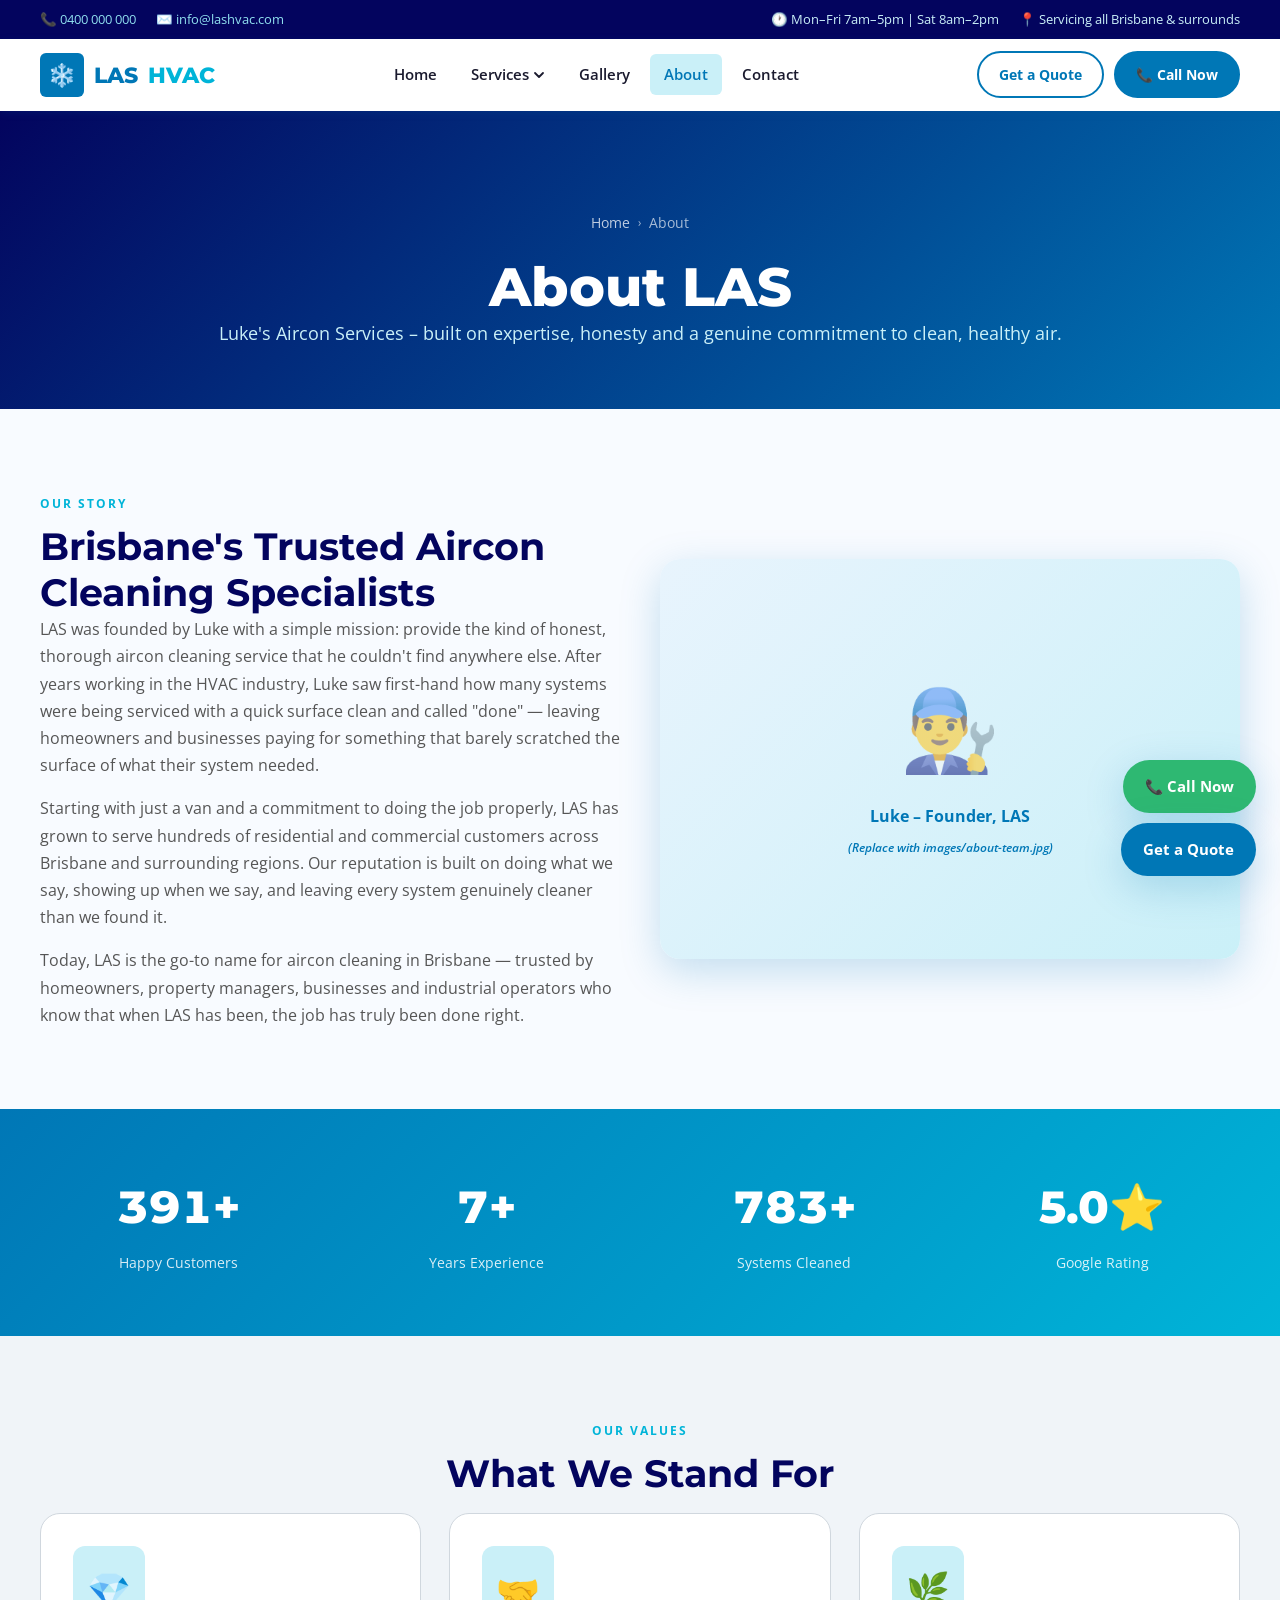
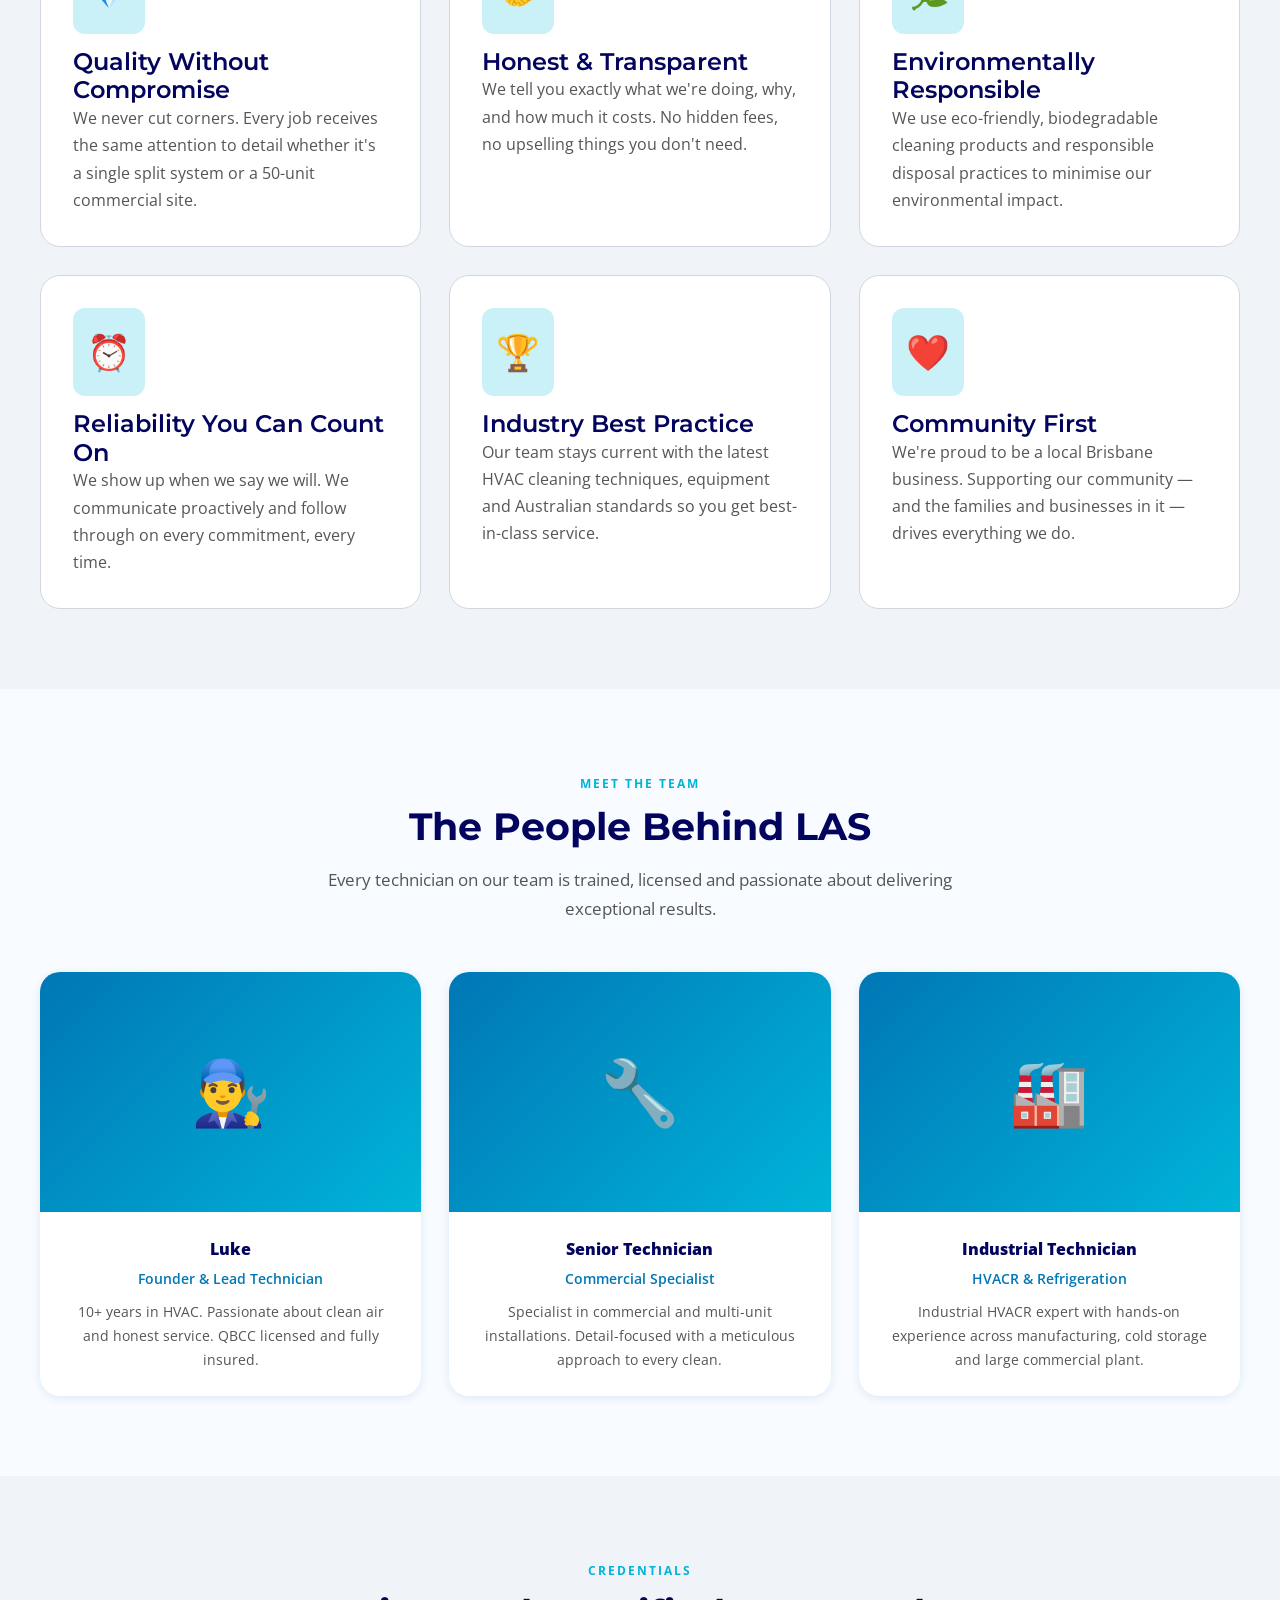
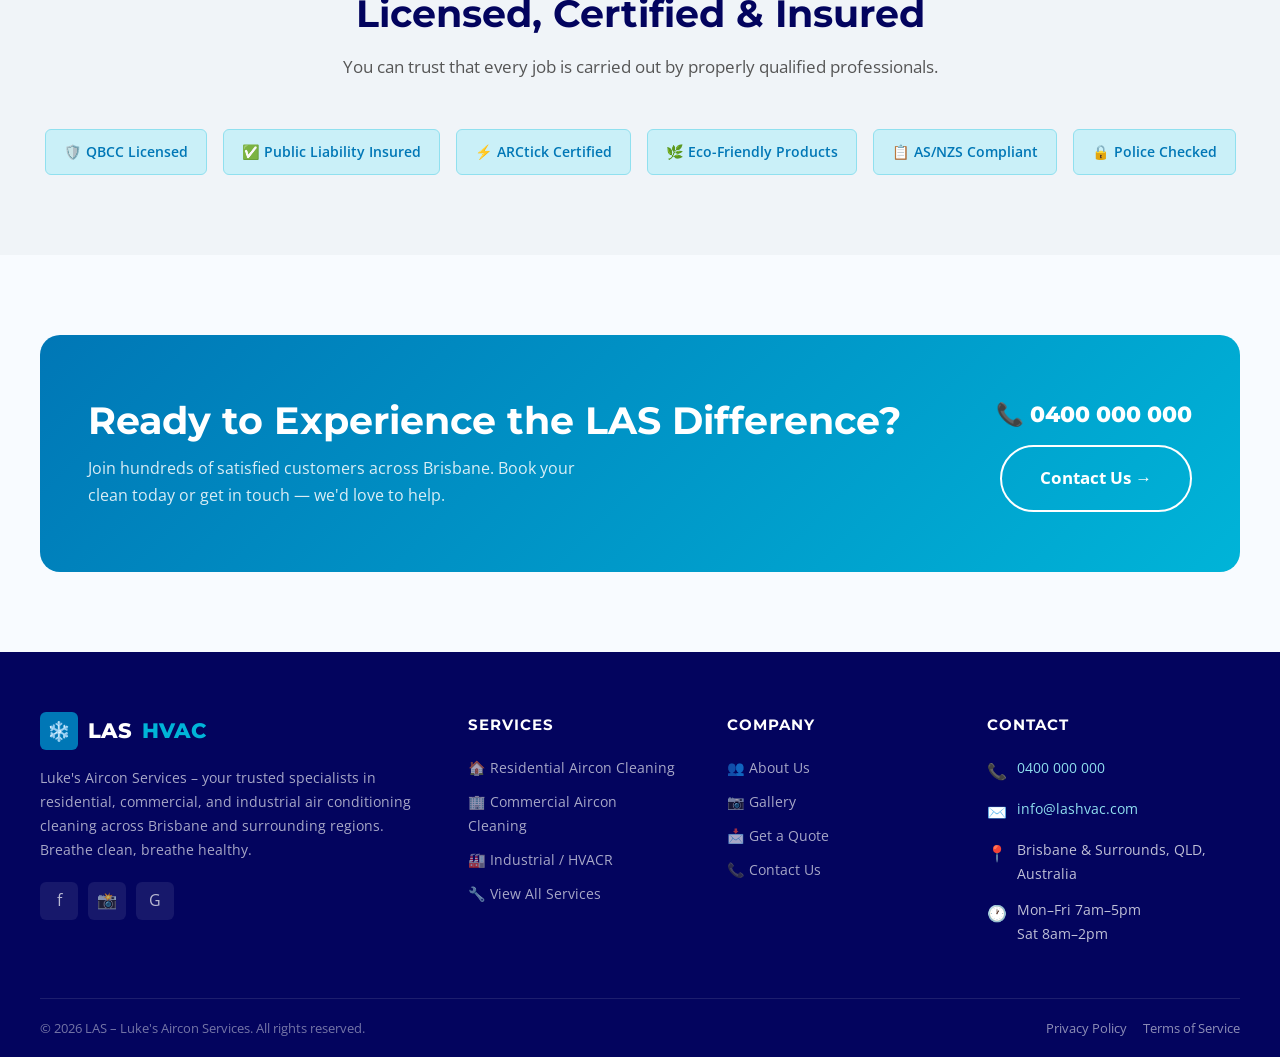
==== about.html @ efae16e9 "Build complete LAS website – 8 pages, responsive CSS, JS components" ====
<!DOCTYPE html>
<html lang="en">
<head>
  <meta charset="UTF-8">
  <meta name="viewport" content="width=device-width, initial-scale=1.0">
  <meta name="description" content="About LAS – Luke's Aircon Services. Our story, values and team. Brisbane's trusted aircon cleaning specialists.">
  <title>About Us | LAS – Luke's Aircon Services</title>
  <link rel="preconnect" href="https://fonts.googleapis.com">
  <link rel="preconnect" href="https://fonts.gstatic.com" crossorigin>
  <link href="https://fonts.googleapis.com/css2?family=Montserrat:wght@400;600;700;800&family=Open+Sans:wght@400;500;600&display=swap" rel="stylesheet">
  <link rel="stylesheet" href="css/style.css">
</head>
<body id="top">

<div id="site-header"></div>

<!-- ABOUT HERO -->
<section class="page-hero">
  <div class="container">
    <nav class="breadcrumb">
      <a href="index.html">Home</a>
      <span class="breadcrumb__sep">›</span>
      <span>About</span>
    </nav>
    <h1>About LAS</h1>
    <p>Luke's Aircon Services – built on expertise, honesty and a genuine commitment to clean, healthy air.</p>
  </div>
</section>

<!-- OUR STORY -->
<section class="section">
  <div class="container grid-2">
    <div>
      <div class="section-label">Our Story</div>
      <h2>Brisbane's Trusted Aircon Cleaning Specialists</h2>
      <p>LAS was founded by Luke with a simple mission: provide the kind of honest, thorough aircon cleaning service that he couldn't find anywhere else. After years working in the HVAC industry, Luke saw first-hand how many systems were being serviced with a quick surface clean and called "done" — leaving homeowners and businesses paying for something that barely scratched the surface of what their system needed.</p>
      <p style="margin-top:16px;">Starting with just a van and a commitment to doing the job properly, LAS has grown to serve hundreds of residential and commercial customers across Brisbane and surrounding regions. Our reputation is built on doing what we say, showing up when we say, and leaving every system genuinely cleaner than we found it.</p>
      <p style="margin-top:16px;">Today, LAS is the go-to name for aircon cleaning in Brisbane — trusted by homeowners, property managers, businesses and industrial operators who know that when LAS has been, the job has truly been done right.</p>
    </div>
    <div>
      <!-- Replace with images/about-team.jpg -->
      <div class="img-placeholder" style="height:400px;border-radius:20px;box-shadow:0 12px 40px rgba(0,119,182,0.22);">
        <span class="img-placeholder__icon" style="font-size:5rem;">👨‍🔧</span>
        <span style="font-size:1rem;font-weight:700;">Luke – Founder, LAS</span>
        <em style="font-size:0.75rem;">(Replace with images/about-team.jpg)</em>
      </div>
    </div>
  </div>
</section>

<!-- STATS -->
<section style="background:linear-gradient(135deg,var(--clr-primary),var(--clr-accent));padding:60px 0;">
  <div class="container">
    <div style="display:grid;grid-template-columns:repeat(4,1fr);gap:32px;text-align:center;">
      <div>
        <div style="font-size:2.8rem;font-weight:800;color:white;font-family:var(--font-head);"><span class="counter" data-target="500" data-suffix="+">0+</span></div>
        <div style="color:rgba(255,255,255,0.85);font-size:0.9rem;margin-top:6px;">Happy Customers</div>
      </div>
      <div>
        <div style="font-size:2.8rem;font-weight:800;color:white;font-family:var(--font-head);"><span class="counter" data-target="10" data-suffix="+">0+</span></div>
        <div style="color:rgba(255,255,255,0.85);font-size:0.9rem;margin-top:6px;">Years Experience</div>
      </div>
      <div>
        <div style="font-size:2.8rem;font-weight:800;color:white;font-family:var(--font-head);"><span class="counter" data-target="1000" data-suffix="+">0+</span></div>
        <div style="color:rgba(255,255,255,0.85);font-size:0.9rem;margin-top:6px;">Systems Cleaned</div>
      </div>
      <div>
        <div style="font-size:2.8rem;font-weight:800;color:white;font-family:var(--font-head);">5.0⭐</div>
        <div style="color:rgba(255,255,255,0.85);font-size:0.9rem;margin-top:6px;">Google Rating</div>
      </div>
    </div>
  </div>
</section>

<!-- VALUES -->
<section class="section section--alt">
  <div class="container">
    <div style="text-align:center;">
      <div class="section-label">Our Values</div>
      <h2 class="section-title">What We Stand For</h2>
    </div>
    <div class="grid-3">
      <div class="value-card reveal">
        <span class="value-card__icon">💎</span>
        <h3>Quality Without Compromise</h3>
        <p>We never cut corners. Every job receives the same attention to detail whether it's a single split system or a 50-unit commercial site.</p>
      </div>
      <div class="value-card reveal reveal-delay-1">
        <span class="value-card__icon">🤝</span>
        <h3>Honest &amp; Transparent</h3>
        <p>We tell you exactly what we're doing, why, and how much it costs. No hidden fees, no upselling things you don't need.</p>
      </div>
      <div class="value-card reveal reveal-delay-2">
        <span class="value-card__icon">🌿</span>
        <h3>Environmentally Responsible</h3>
        <p>We use eco-friendly, biodegradable cleaning products and responsible disposal practices to minimise our environmental impact.</p>
      </div>
      <div class="value-card reveal">
        <span class="value-card__icon">⏰</span>
        <h3>Reliability You Can Count On</h3>
        <p>We show up when we say we will. We communicate proactively and follow through on every commitment, every time.</p>
      </div>
      <div class="value-card reveal reveal-delay-1">
        <span class="value-card__icon">🏆</span>
        <h3>Industry Best Practice</h3>
        <p>Our team stays current with the latest HVAC cleaning techniques, equipment and Australian standards so you get best-in-class service.</p>
      </div>
      <div class="value-card reveal reveal-delay-2">
        <span class="value-card__icon">❤️</span>
        <h3>Community First</h3>
        <p>We're proud to be a local Brisbane business. Supporting our community — and the families and businesses in it — drives everything we do.</p>
      </div>
    </div>
  </div>
</section>

<!-- TEAM -->
<section class="section">
  <div class="container">
    <div style="text-align:center;">
      <div class="section-label">Meet the Team</div>
      <h2 class="section-title">The People Behind LAS</h2>
      <p class="section-intro section-intro--center">Every technician on our team is trained, licensed and passionate about delivering exceptional results.</p>
    </div>
    <div class="grid-3">
      <div class="team-card reveal">
        <div class="team-card__img">
          <!-- Replace with images/luke.jpg -->
          👨‍🔧
        </div>
        <div class="team-card__body">
          <div class="team-card__name">Luke</div>
          <div class="team-card__role">Founder &amp; Lead Technician</div>
          <p class="team-card__bio">10+ years in HVAC. Passionate about clean air and honest service. QBCC licensed and fully insured.</p>
        </div>
      </div>
      <div class="team-card reveal reveal-delay-1">
        <div class="team-card__img">
          <!-- Replace with images/tech2.jpg -->
          🔧
        </div>
        <div class="team-card__body">
          <div class="team-card__name">Senior Technician</div>
          <div class="team-card__role">Commercial Specialist</div>
          <p class="team-card__bio">Specialist in commercial and multi-unit installations. Detail-focused with a meticulous approach to every clean.</p>
        </div>
      </div>
      <div class="team-card reveal reveal-delay-2">
        <div class="team-card__img">
          <!-- Replace with images/tech3.jpg -->
          🏭
        </div>
        <div class="team-card__body">
          <div class="team-card__name">Industrial Technician</div>
          <div class="team-card__role">HVACR &amp; Refrigeration</div>
          <p class="team-card__bio">Industrial HVACR expert with hands-on experience across manufacturing, cold storage and large commercial plant.</p>
        </div>
      </div>
    </div>
  </div>
</section>

<!-- CERTIFICATIONS -->
<section class="section section--alt">
  <div class="container" style="text-align:center;">
    <div class="section-label">Credentials</div>
    <h2 class="section-title">Licensed, Certified &amp; Insured</h2>
    <p class="section-intro section-intro--center">You can trust that every job is carried out by properly qualified professionals.</p>
    <div style="display:flex;flex-wrap:wrap;gap:16px;justify-content:center;margin-top:8px;">
      <span class="cert-badge">🛡️ QBCC Licensed</span>
      <span class="cert-badge">✅ Public Liability Insured</span>
      <span class="cert-badge">⚡ ARCtick Certified</span>
      <span class="cert-badge">🌿 Eco-Friendly Products</span>
      <span class="cert-badge">📋 AS/NZS Compliant</span>
      <span class="cert-badge">🔒 Police Checked</span>
    </div>
  </div>
</section>

<!-- CTA -->
<section class="section">
  <div class="container">
    <div class="cta-banner">
      <div>
        <h2>Ready to Experience the LAS Difference?</h2>
        <p>Join hundreds of satisfied customers across Brisbane. Book your clean today or get in touch — we'd love to help.</p>
      </div>
      <div class="cta-banner__actions">
        <a href="tel:+61400000000" class="phone-link">📞 0400 000 000</a>
        <a href="contact.html" class="btn btn-outline btn-lg">Contact Us →</a>
      </div>
    </div>
  </div>
</section>

<div id="site-footer"></div>
<script src="js/main.js"></script>
</body>
</html>
---- css/style.css ----
/* ============================================================
   LAS – Luke's Aircon Services  |  style.css
   ============================================================ */

/* ----- CSS Custom Properties ----- */
:root {
  --clr-primary: #0077b6;
  --clr-primary-dark: #005f96;
  --clr-primary-light: #90e0ef;
  --clr-accent: #00b4d8;
  --clr-accent-dark: #0096c7;
  --clr-ice: #caf0f8;
  --clr-dark: #03045e;
  --clr-text: #1a1a2e;
  --clr-text-light: #555;
  --clr-bg: #f8fbff;
  --clr-white: #ffffff;
  --clr-grey-light: #f0f4f8;
  --clr-grey: #d0d7de;
  --clr-success: #2eb872;
  --clr-warning: #f4a261;
  --radius-sm: 6px;
  --radius-md: 12px;
  --radius-lg: 20px;
  --shadow-sm: 0 2px 8px rgba(0, 119, 182, 0.12);
  --shadow-md: 0 6px 24px rgba(0, 119, 182, 0.18);
  --shadow-lg: 0 12px 40px rgba(0, 119, 182, 0.22);
  --transition: 0.28s ease;
  --font-head: 'Montserrat', 'Segoe UI', sans-serif;
  --font-body: 'Open Sans', 'Segoe UI', sans-serif;
  --nav-h: 72px;
}

/* ----- Reset / Base ----- */
*, *::before, *::after { box-sizing: border-box; margin: 0; padding: 0; }

html { scroll-behavior: smooth; font-size: 16px; }

body {
  font-family: var(--font-body);
  background: var(--clr-bg);
  color: var(--clr-text);
  line-height: 1.7;
  overflow-x: hidden;
}

img { display: block; max-width: 100%; height: auto; }
a { color: inherit; text-decoration: none; }
ul { list-style: none; }
button { cursor: pointer; font-family: inherit; }

/* ----- Typography ----- */
h1,h2,h3,h4,h5 {
  font-family: var(--font-head);
  line-height: 1.2;
  color: var(--clr-dark);
}
h1 { font-size: clamp(2rem, 5vw, 3.4rem); font-weight: 800; }
h2 { font-size: clamp(1.6rem, 3.5vw, 2.4rem); font-weight: 700; }
h3 { font-size: clamp(1.15rem, 2.5vw, 1.5rem); font-weight: 600; }
h4 { font-size: 1.1rem; font-weight: 600; }
p  { color: var(--clr-text-light); }

.text-accent { color: var(--clr-accent); }
.text-primary { color: var(--clr-primary); }
.text-white  { color: var(--clr-white); }
.text-center { text-align: center; }

/* ----- Layout helpers ----- */
.container {
  width: min(1200px, 94%);
  margin-inline: auto;
}
.section { padding: 80px 0; }
.section--alt { background: var(--clr-grey-light); }
.section--dark { background: var(--clr-dark); color: var(--clr-white); }
.section--dark h2, .section--dark h3 { color: var(--clr-white); }
.section--dark p { color: var(--clr-ice); }

.grid-2 { display: grid; grid-template-columns: repeat(2, 1fr); gap: 40px; align-items: center; }
.grid-3 { display: grid; grid-template-columns: repeat(3, 1fr); gap: 28px; }
.grid-4 { display: grid; grid-template-columns: repeat(4, 1fr); gap: 24px; }

.flex-center { display: flex; align-items: center; justify-content: center; }
.flex-between { display: flex; align-items: center; justify-content: space-between; }

.section-label {
  display: inline-block;
  font-size: 0.78rem;
  font-weight: 700;
  letter-spacing: 2px;
  text-transform: uppercase;
  color: var(--clr-accent);
  margin-bottom: 10px;
}
.section-title { margin-bottom: 16px; }
.section-intro {
  max-width: 640px;
  margin-bottom: 48px;
  font-size: 1.05rem;
}
.section-intro--center { margin-inline: auto; text-align: center; }

/* ----- Buttons ----- */
.btn {
  display: inline-flex;
  align-items: center;
  gap: 8px;
  padding: 14px 30px;
  border-radius: 50px;
  font-weight: 700;
  font-size: 0.95rem;
  transition: var(--transition);
  border: 2px solid transparent;
  white-space: nowrap;
}
.btn-primary {
  background: var(--clr-primary);
  color: var(--clr-white);
  border-color: var(--clr-primary);
}
.btn-primary:hover {
  background: var(--clr-primary-dark);
  border-color: var(--clr-primary-dark);
  transform: translateY(-2px);
  box-shadow: var(--shadow-md);
}
.btn-accent {
  background: var(--clr-accent);
  color: var(--clr-white);
  border-color: var(--clr-accent);
}
.btn-accent:hover {
  background: var(--clr-accent-dark);
  border-color: var(--clr-accent-dark);
  transform: translateY(-2px);
  box-shadow: var(--shadow-md);
}
.btn-outline {
  background: transparent;
  color: var(--clr-white);
  border-color: var(--clr-white);
}
.btn-outline:hover {
  background: var(--clr-white);
  color: var(--clr-primary);
  transform: translateY(-2px);
}
.btn-outline-primary {
  background: transparent;
  color: var(--clr-primary);
  border-color: var(--clr-primary);
}
.btn-outline-primary:hover {
  background: var(--clr-primary);
  color: var(--clr-white);
}
.btn-lg { padding: 17px 38px; font-size: 1.05rem; }
.btn-sm { padding: 10px 20px; font-size: 0.85rem; }
.btn-group { display: flex; gap: 14px; flex-wrap: wrap; }

/* ----- Top Bar ----- */
.topbar {
  background: var(--clr-dark);
  color: var(--clr-ice);
  padding: 8px 0;
  font-size: 0.83rem;
}
.topbar a { color: var(--clr-primary-light); }
.topbar a:hover { color: var(--clr-white); }
.topbar__inner {
  display: flex;
  align-items: center;
  justify-content: space-between;
  gap: 16px;
  flex-wrap: wrap;
}
.topbar__links { display: flex; gap: 20px; }
.topbar__links a { display: flex; align-items: center; gap: 6px; }

/* ----- Navbar ----- */
.navbar {
  position: sticky;
  top: 0;
  z-index: 1000;
  background: var(--clr-white);
  box-shadow: var(--shadow-sm);
  height: var(--nav-h);
  transition: var(--transition);
}
.navbar.scrolled { box-shadow: var(--shadow-md); }
.navbar__inner {
  height: 100%;
  display: flex;
  align-items: center;
  justify-content: space-between;
  gap: 24px;
}
.navbar__logo {
  display: flex;
  align-items: center;
  gap: 10px;
  font-family: var(--font-head);
  font-weight: 800;
  font-size: 1.4rem;
  color: var(--clr-primary);
  flex-shrink: 0;
}
.navbar__logo span { color: var(--clr-accent); }
.navbar__logo-icon {
  width: 44px;
  height: 44px;
  background: var(--clr-primary);
  border-radius: var(--radius-sm);
  display: flex;
  align-items: center;
  justify-content: center;
  color: white;
  font-size: 1.4rem;
}
.navbar__nav { display: flex; align-items: center; gap: 6px; }
.navbar__nav a {
  padding: 8px 14px;
  border-radius: var(--radius-sm);
  font-weight: 600;
  font-size: 0.92rem;
  color: var(--clr-text);
  transition: var(--transition);
  white-space: nowrap;
}
.navbar__nav a:hover,
.navbar__nav a.active { color: var(--clr-primary); background: var(--clr-ice); }

/* Dropdown */
.nav-dropdown { position: relative; }
.nav-dropdown__trigger {
  display: flex;
  align-items: center;
  gap: 4px;
  padding: 8px 14px;
  border-radius: var(--radius-sm);
  font-weight: 600;
  font-size: 0.92rem;
  color: var(--clr-text);
  transition: var(--transition);
  cursor: pointer;
  white-space: nowrap;
}
.nav-dropdown__trigger:hover,
.nav-dropdown__trigger.open { color: var(--clr-primary); background: var(--clr-ice); }
.nav-dropdown__trigger svg { transition: var(--transition); }
.nav-dropdown__trigger.open svg { transform: rotate(180deg); }
.nav-dropdown__menu {
  position: absolute;
  top: calc(100% + 8px);
  left: 0;
  background: var(--clr-white);
  border-radius: var(--radius-md);
  box-shadow: var(--shadow-lg);
  min-width: 220px;
  padding: 8px;
  opacity: 0;
  visibility: hidden;
  transform: translateY(-8px);
  transition: var(--transition);
  z-index: 100;
}
.nav-dropdown__menu.open {
  opacity: 1;
  visibility: visible;
  transform: translateY(0);
}
.nav-dropdown__menu a {
  display: flex;
  align-items: center;
  gap: 10px;
  padding: 10px 14px;
  border-radius: var(--radius-sm);
  font-size: 0.9rem;
  color: var(--clr-text);
  transition: var(--transition);
}
.nav-dropdown__menu a:hover { background: var(--clr-ice); color: var(--clr-primary); }
.nav-dropdown__menu a .menu-icon {
  font-size: 1.1rem;
  width: 22px;
  text-align: center;
}

.navbar__cta { display: flex; align-items: center; gap: 10px; }

/* Hamburger */
.navbar__hamburger {
  display: none;
  flex-direction: column;
  gap: 5px;
  background: none;
  border: none;
  padding: 6px;
  cursor: pointer;
}
.navbar__hamburger span {
  display: block;
  width: 26px;
  height: 3px;
  background: var(--clr-primary);
  border-radius: 2px;
  transition: var(--transition);
}
.navbar__hamburger.open span:nth-child(1) { transform: translateY(8px) rotate(45deg); }
.navbar__hamburger.open span:nth-child(2) { opacity: 0; }
.navbar__hamburger.open span:nth-child(3) { transform: translateY(-8px) rotate(-45deg); }

/* Mobile Nav */
.navbar__mobile {
  display: none;
  position: fixed;
  top: var(--nav-h);
  left: 0; right: 0;
  background: var(--clr-white);
  box-shadow: var(--shadow-lg);
  padding: 20px;
  z-index: 999;
  overflow-y: auto;
  max-height: calc(100vh - var(--nav-h));
}
.navbar__mobile.open { display: block; }
.navbar__mobile a {
  display: block;
  padding: 12px 16px;
  border-radius: var(--radius-sm);
  font-weight: 600;
  color: var(--clr-text);
  border-bottom: 1px solid var(--clr-grey-light);
  transition: var(--transition);
}
.navbar__mobile a:hover { color: var(--clr-primary); background: var(--clr-ice); }
.mobile-section-title {
  font-size: 0.75rem;
  font-weight: 700;
  text-transform: uppercase;
  letter-spacing: 1.5px;
  color: var(--clr-text-light);
  padding: 14px 16px 6px;
}
.mobile-cta { margin-top: 16px; display: flex; flex-direction: column; gap: 10px; }

/* ----- Hero ----- */
.hero {
  position: relative;
  min-height: 92vh;
  display: flex;
  align-items: center;
  overflow: hidden;
  background: linear-gradient(135deg, var(--clr-dark) 0%, #023e8a 50%, var(--clr-primary) 100%);
}
.hero__bg {
  position: absolute;
  inset: 0;
  background-image:
    radial-gradient(circle at 20% 50%, rgba(0, 180, 216, 0.2) 0%, transparent 50%),
    radial-gradient(circle at 80% 20%, rgba(144, 224, 239, 0.15) 0%, transparent 40%);
}
.hero__particles {
  position: absolute;
  inset: 0;
  overflow: hidden;
  pointer-events: none;
}
.hero__particle {
  position: absolute;
  border-radius: 50%;
  background: rgba(255,255,255,0.08);
  animation: float linear infinite;
}
@keyframes float {
  0%   { transform: translateY(100vh) rotate(0deg); opacity: 0; }
  10%  { opacity: 1; }
  90%  { opacity: 1; }
  100% { transform: translateY(-100px) rotate(720deg); opacity: 0; }
}
.hero__inner {
  position: relative;
  z-index: 2;
  display: grid;
  grid-template-columns: 1fr 1fr;
  gap: 60px;
  align-items: center;
  padding: 100px 0 80px;
}
.hero__content {}
.hero__badge {
  display: inline-flex;
  align-items: center;
  gap: 8px;
  background: rgba(255,255,255,0.12);
  border: 1px solid rgba(255,255,255,0.2);
  color: var(--clr-ice);
  padding: 6px 16px;
  border-radius: 50px;
  font-size: 0.82rem;
  font-weight: 600;
  letter-spacing: 1px;
  text-transform: uppercase;
  margin-bottom: 20px;
}
.hero__badge-dot {
  width: 7px; height: 7px;
  background: var(--clr-accent);
  border-radius: 50%;
  animation: pulse 2s infinite;
}
@keyframes pulse {
  0%,100% { transform: scale(1); opacity: 1; }
  50%      { transform: scale(1.4); opacity: 0.7; }
}
.hero h1 { color: var(--clr-white); margin-bottom: 20px; }
.hero h1 span { color: var(--clr-primary-light); }
.hero__desc { color: rgba(255,255,255,0.85); font-size: 1.1rem; margin-bottom: 36px; max-width: 520px; }
.hero__stats {
  display: flex;
  gap: 32px;
  margin-top: 40px;
  padding-top: 32px;
  border-top: 1px solid rgba(255,255,255,0.15);
  flex-wrap: wrap;
}
.hero__stat-num {
  font-family: var(--font-head);
  font-size: 2rem;
  font-weight: 800;
  color: var(--clr-primary-light);
  line-height: 1;
}
.hero__stat-label { font-size: 0.82rem; color: rgba(255,255,255,0.7); margin-top: 4px; }

.hero__visual { position: relative; }
.hero__card {
  background: rgba(255,255,255,0.08);
  backdrop-filter: blur(16px);
  border: 1px solid rgba(255,255,255,0.15);
  border-radius: var(--radius-lg);
  padding: 32px;
  color: white;
}
.hero__card-icon {
  width: 64px; height: 64px;
  background: var(--clr-accent);
  border-radius: var(--radius-md);
  display: flex;
  align-items: center;
  justify-content: center;
  font-size: 2rem;
  margin-bottom: 20px;
}
.hero__card h3 { color: white; margin-bottom: 16px; }
.hero__card-services {
  display: flex;
  flex-direction: column;
  gap: 12px;
}
.hero__card-service {
  display: flex;
  align-items: center;
  gap: 12px;
  background: rgba(255,255,255,0.08);
  border-radius: var(--radius-sm);
  padding: 12px 16px;
  transition: var(--transition);
  cursor: pointer;
  text-decoration: none;
}
.hero__card-service:hover { background: rgba(255,255,255,0.16); transform: translateX(4px); }
.hero__card-service-icon { font-size: 1.4rem; }
.hero__card-service-text { font-size: 0.92rem; font-weight: 600; color: rgba(255,255,255,0.9); }
.hero__card-service-arrow { margin-left: auto; color: var(--clr-primary-light); }

.hero__floating-badge {
  position: absolute;
  background: white;
  border-radius: var(--radius-md);
  padding: 12px 16px;
  box-shadow: var(--shadow-lg);
  display: flex;
  align-items: center;
  gap: 10px;
  font-family: var(--font-head);
}
.hero__floating-badge--1 { top: -20px; right: -10px; }
.hero__floating-badge--2 { bottom: -20px; left: -10px; }
.hero__floating-badge-icon { font-size: 1.5rem; }
.hero__floating-badge-num { font-size: 1.2rem; font-weight: 800; color: var(--clr-primary); line-height: 1; }
.hero__floating-badge-label { font-size: 0.72rem; color: var(--clr-text-light); }

/* Wave divider */
.wave-divider { line-height: 0; }
.wave-divider svg { display: block; width: 100%; }

/* ----- Service Cards ----- */
.service-card {
  background: var(--clr-white);
  border-radius: var(--radius-lg);
  overflow: hidden;
  box-shadow: var(--shadow-sm);
  transition: var(--transition);
  display: flex;
  flex-direction: column;
}
.service-card:hover { transform: translateY(-6px); box-shadow: var(--shadow-lg); }

.service-card__img {
  height: 220px;
  background: var(--clr-grey-light);
  overflow: hidden;
  position: relative;
}
.service-card__img img {
  width: 100%; height: 100%;
  object-fit: cover;
  transition: transform 0.5s ease;
}
.service-card:hover .service-card__img img { transform: scale(1.05); }
.service-card__tag {
  position: absolute;
  top: 14px; left: 14px;
  background: var(--clr-primary);
  color: white;
  font-size: 0.72rem;
  font-weight: 700;
  padding: 4px 12px;
  border-radius: 50px;
  letter-spacing: 0.5px;
}
.service-card__body { padding: 28px; flex: 1; display: flex; flex-direction: column; }
.service-card__icon { font-size: 2.2rem; margin-bottom: 14px; }
.service-card__title { margin-bottom: 10px; }
.service-card__desc { flex: 1; margin-bottom: 20px; font-size: 0.94rem; }
.service-card__features { display: flex; flex-wrap: wrap; gap: 8px; margin-bottom: 20px; }
.service-card__feature {
  display: flex;
  align-items: center;
  gap: 6px;
  font-size: 0.8rem;
  font-weight: 600;
  color: var(--clr-primary);
  background: var(--clr-ice);
  padding: 4px 10px;
  border-radius: 50px;
}

/* ----- Why Choose Us ----- */
.why-card {
  text-align: center;
  padding: 36px 24px;
  background: var(--clr-white);
  border-radius: var(--radius-lg);
  border: 1px solid var(--clr-grey);
  transition: var(--transition);
}
.why-card:hover { border-color: var(--clr-accent); box-shadow: var(--shadow-md); transform: translateY(-4px); }
.why-card__icon {
  width: 70px; height: 70px;
  background: linear-gradient(135deg, var(--clr-ice), var(--clr-primary-light));
  border-radius: 50%;
  display: flex;
  align-items: center;
  justify-content: center;
  font-size: 1.9rem;
  margin: 0 auto 18px;
}
.why-card h3 { margin-bottom: 10px; }

/* ----- Process Steps ----- */
.process-steps { display: flex; flex-direction: column; gap: 24px; }
.process-step {
  display: flex;
  gap: 24px;
  align-items: flex-start;
}
.process-step__num {
  flex-shrink: 0;
  width: 50px; height: 50px;
  background: var(--clr-primary);
  color: white;
  border-radius: 50%;
  display: flex;
  align-items: center;
  justify-content: center;
  font-family: var(--font-head);
  font-weight: 800;
  font-size: 1.1rem;
}
.process-step__body h4 { color: var(--clr-dark); margin-bottom: 6px; }
.process-step__body p { font-size: 0.92rem; }

/* ----- Testimonials ----- */
.testimonial-card {
  background: var(--clr-white);
  border-radius: var(--radius-lg);
  padding: 32px;
  box-shadow: var(--shadow-sm);
  border: 1px solid var(--clr-grey);
  transition: var(--transition);
  position: relative;
}
.testimonial-card:hover { box-shadow: var(--shadow-md); transform: translateY(-3px); }
.testimonial-card__quote {
  font-size: 3rem;
  line-height: 1;
  color: var(--clr-primary-light);
  font-family: Georgia, serif;
  margin-bottom: -10px;
}
.testimonial-card__text {
  font-size: 0.96rem;
  color: var(--clr-text);
  margin-bottom: 24px;
  line-height: 1.8;
}
.testimonial-card__author { display: flex; align-items: center; gap: 14px; }
.testimonial-card__avatar {
  width: 48px; height: 48px;
  border-radius: 50%;
  background: linear-gradient(135deg, var(--clr-primary), var(--clr-accent));
  display: flex;
  align-items: center;
  justify-content: center;
  font-weight: 800;
  font-family: var(--font-head);
  color: white;
  font-size: 1.1rem;
  flex-shrink: 0;
}
.testimonial-card__name { font-weight: 700; color: var(--clr-dark); font-size: 0.95rem; }
.testimonial-card__meta { font-size: 0.8rem; color: var(--clr-text-light); }
.stars { color: #f4a261; font-size: 1rem; margin-bottom: 12px; }

/* ----- CTA Banner ----- */
.cta-banner {
  background: linear-gradient(135deg, var(--clr-primary) 0%, var(--clr-accent) 100%);
  border-radius: var(--radius-lg);
  padding: 60px 48px;
  color: white;
  display: grid;
  grid-template-columns: 1fr auto;
  gap: 40px;
  align-items: center;
}
.cta-banner h2 { color: white; margin-bottom: 10px; }
.cta-banner p  { color: rgba(255,255,255,0.85); max-width: 520px; }
.cta-banner__actions { display: flex; flex-direction: column; gap: 12px; align-items: flex-end; }
.cta-banner .phone-link {
  font-family: var(--font-head);
  font-size: 1.4rem;
  font-weight: 800;
  color: white;
  display: flex;
  align-items: center;
  gap: 8px;
}
.cta-banner .phone-link:hover { color: var(--clr-ice); }

/* ----- Gallery Grid ----- */
.gallery-grid {
  display: grid;
  grid-template-columns: repeat(auto-fill, minmax(280px, 1fr));
  gap: 16px;
}
.gallery-item {
  position: relative;
  border-radius: var(--radius-md);
  overflow: hidden;
  cursor: pointer;
  background: var(--clr-grey-light);
  aspect-ratio: 4/3;
}
.gallery-item img {
  width: 100%; height: 100%;
  object-fit: cover;
  transition: transform 0.5s ease;
}
.gallery-item:hover img { transform: scale(1.07); }
.gallery-item__overlay {
  position: absolute;
  inset: 0;
  background: linear-gradient(to top, rgba(3,4,94,0.8) 0%, transparent 60%);
  opacity: 0;
  transition: var(--transition);
  display: flex;
  align-items: flex-end;
  padding: 16px;
}
.gallery-item:hover .gallery-item__overlay { opacity: 1; }
.gallery-item__caption { color: white; font-weight: 600; font-size: 0.88rem; }
.gallery-item__zoom {
  position: absolute;
  top: 50%; left: 50%;
  transform: translate(-50%, -50%) scale(0.5);
  background: white;
  border-radius: 50%;
  width: 48px; height: 48px;
  display: flex;
  align-items: center;
  justify-content: center;
  font-size: 1.3rem;
  opacity: 0;
  transition: var(--transition);
}
.gallery-item:hover .gallery-item__zoom { opacity: 1; transform: translate(-50%, -50%) scale(1); }

/* Gallery filter buttons */
.gallery-filters {
  display: flex;
  gap: 10px;
  flex-wrap: wrap;
  justify-content: center;
  margin-bottom: 36px;
}
.gallery-filter {
  padding: 8px 20px;
  border-radius: 50px;
  font-size: 0.88rem;
  font-weight: 600;
  border: 2px solid var(--clr-grey);
  background: transparent;
  color: var(--clr-text-light);
  transition: var(--transition);
}
.gallery-filter:hover,
.gallery-filter.active {
  background: var(--clr-primary);
  color: white;
  border-color: var(--clr-primary);
}

/* Lightbox */
.lightbox {
  position: fixed;
  inset: 0;
  background: rgba(0,0,0,0.95);
  z-index: 10000;
  display: flex;
  align-items: center;
  justify-content: center;
  opacity: 0;
  visibility: hidden;
  transition: var(--transition);
}
.lightbox.open { opacity: 1; visibility: visible; }
.lightbox__inner {
  position: relative;
  max-width: 90vw;
  max-height: 90vh;
  display: flex;
  flex-direction: column;
  align-items: center;
  gap: 12px;
}
.lightbox__img {
  max-width: 100%;
  max-height: 80vh;
  border-radius: var(--radius-md);
  object-fit: contain;
}
.lightbox__caption { color: white; font-size: 0.92rem; text-align: center; }
.lightbox__close {
  position: fixed;
  top: 20px; right: 24px;
  background: rgba(255,255,255,0.15);
  border: none;
  color: white;
  width: 44px; height: 44px;
  border-radius: 50%;
  font-size: 1.5rem;
  display: flex;
  align-items: center;
  justify-content: center;
  transition: var(--transition);
}
.lightbox__close:hover { background: rgba(255,255,255,0.3); }
.lightbox__prev,
.lightbox__next {
  position: fixed;
  top: 50%;
  transform: translateY(-50%);
  background: rgba(255,255,255,0.15);
  border: none;
  color: white;
  width: 52px; height: 52px;
  border-radius: 50%;
  font-size: 1.8rem;
  display: flex;
  align-items: center;
  justify-content: center;
  transition: var(--transition);
}
.lightbox__prev:hover,
.lightbox__next:hover { background: var(--clr-primary); }
.lightbox__prev { left: 20px; }
.lightbox__next { right: 20px; }

/* ----- Contact ----- */
.contact-grid { display: grid; grid-template-columns: 1fr 1.4fr; gap: 48px; align-items: start; }
.contact-info { display: flex; flex-direction: column; gap: 24px; }
.contact-card {
  display: flex;
  gap: 16px;
  background: var(--clr-white);
  border-radius: var(--radius-md);
  padding: 22px;
  box-shadow: var(--shadow-sm);
  border: 1px solid var(--clr-grey);
}
.contact-card__icon {
  width: 50px; height: 50px;
  flex-shrink: 0;
  background: var(--clr-ice);
  border-radius: var(--radius-sm);
  display: flex;
  align-items: center;
  justify-content: center;
  font-size: 1.4rem;
}
.contact-card__title { font-weight: 700; color: var(--clr-dark); margin-bottom: 4px; font-size: 0.9rem; text-transform: uppercase; letter-spacing: 0.5px; }
.contact-card__value { color: var(--clr-text-light); font-size: 0.94rem; }
.contact-card__value a { color: var(--clr-primary); font-weight: 600; }
.contact-card__value a:hover { color: var(--clr-primary-dark); }

.contact-form {
  background: var(--clr-white);
  border-radius: var(--radius-lg);
  padding: 40px;
  box-shadow: var(--shadow-md);
}
.form-grid { display: grid; grid-template-columns: 1fr 1fr; gap: 20px; }
.form-group { display: flex; flex-direction: column; gap: 6px; }
.form-group--full { grid-column: 1/-1; }
.form-label {
  font-size: 0.85rem;
  font-weight: 600;
  color: var(--clr-dark);
}
.form-input,
.form-select,
.form-textarea {
  padding: 12px 16px;
  border: 1.5px solid var(--clr-grey);
  border-radius: var(--radius-sm);
  font-family: var(--font-body);
  font-size: 0.94rem;
  color: var(--clr-text);
  background: var(--clr-bg);
  transition: var(--transition);
  outline: none;
}
.form-input:focus,
.form-select:focus,
.form-textarea:focus {
  border-color: var(--clr-primary);
  background: white;
  box-shadow: 0 0 0 3px rgba(0,119,182,0.12);
}
.form-input.error,
.form-select.error,
.form-textarea.error {
  border-color: #e63946;
}
.form-error { font-size: 0.78rem; color: #e63946; margin-top: 2px; }
.form-textarea { resize: vertical; min-height: 130px; }
.form-select { appearance: none; cursor: pointer; }
.form-submit-row { margin-top: 8px; }
.form-success {
  background: #d1fae5;
  border: 1.5px solid var(--clr-success);
  border-radius: var(--radius-sm);
  padding: 14px 18px;
  color: #065f46;
  font-weight: 600;
  display: none;
  margin-bottom: 16px;
}
.form-success.show { display: block; }

/* ----- About ----- */
.about-hero {
  background: linear-gradient(135deg, var(--clr-dark), var(--clr-primary));
  color: white;
  padding: 120px 0 80px;
  text-align: center;
}
.about-hero h1, .about-hero p { color: white; }

.value-card {
  background: var(--clr-white);
  border-radius: var(--radius-lg);
  padding: 32px;
  border: 1px solid var(--clr-grey);
  transition: var(--transition);
}
.value-card:hover { border-color: var(--clr-primary); box-shadow: var(--shadow-md); }
.value-card__icon {
  font-size: 2.2rem;
  margin-bottom: 14px;
  display: inline-block;
  background: var(--clr-ice);
  padding: 14px;
  border-radius: var(--radius-md);
}

.cert-badge {
  display: inline-flex;
  align-items: center;
  gap: 8px;
  background: var(--clr-ice);
  border: 1.5px solid var(--clr-primary-light);
  border-radius: var(--radius-sm);
  padding: 10px 18px;
  font-weight: 600;
  font-size: 0.88rem;
  color: var(--clr-primary);
}

.team-card {
  background: var(--clr-white);
  border-radius: var(--radius-lg);
  overflow: hidden;
  box-shadow: var(--shadow-sm);
  text-align: center;
  transition: var(--transition);
}
.team-card:hover { transform: translateY(-5px); box-shadow: var(--shadow-lg); }
.team-card__img {
  height: 240px;
  background: linear-gradient(135deg, var(--clr-primary), var(--clr-accent));
  display: flex;
  align-items: center;
  justify-content: center;
  font-size: 4rem;
  overflow: hidden;
}
.team-card__img img { width: 100%; height: 100%; object-fit: cover; }
.team-card__body { padding: 24px; }
.team-card__name { font-weight: 800; color: var(--clr-dark); margin-bottom: 4px; }
.team-card__role { font-size: 0.85rem; color: var(--clr-primary); font-weight: 600; margin-bottom: 10px; }
.team-card__bio { font-size: 0.88rem; }

/* ----- Services page ----- */
.services-hero {
  background: linear-gradient(135deg, var(--clr-dark) 0%, #023e8a 100%);
  padding: 120px 0 80px;
  text-align: center;
  color: white;
}
.services-hero h1 { color: white; }
.services-hero p  { color: var(--clr-ice); }

.service-detail {
  display: grid;
  grid-template-columns: 1fr 1fr;
  gap: 60px;
  align-items: center;
  padding: 80px 0;
  border-bottom: 1px solid var(--clr-grey);
}
.service-detail:last-child { border-bottom: none; }
.service-detail--reverse { direction: rtl; }
.service-detail--reverse > * { direction: ltr; }

.service-detail__img {
  border-radius: var(--radius-lg);
  overflow: hidden;
  box-shadow: var(--shadow-lg);
  height: 380px;
  background: var(--clr-grey-light);
}
.service-detail__img img {
  width: 100%; height: 100%;
  object-fit: cover;
}
.service-detail__tag {
  display: inline-flex;
  align-items: center;
  gap: 6px;
  font-size: 0.78rem;
  font-weight: 700;
  text-transform: uppercase;
  letter-spacing: 1.5px;
  color: var(--clr-accent);
  margin-bottom: 12px;
}
.service-detail h2 { margin-bottom: 16px; }
.service-detail p { margin-bottom: 20px; }
.service-feature-list { display: flex; flex-direction: column; gap: 10px; margin-bottom: 28px; }
.service-feature {
  display: flex;
  align-items: center;
  gap: 10px;
  font-size: 0.94rem;
  font-weight: 500;
  color: var(--clr-text);
}
.service-feature-check {
  width: 22px; height: 22px;
  flex-shrink: 0;
  background: var(--clr-success);
  border-radius: 50%;
  display: flex;
  align-items: center;
  justify-content: center;
  color: white;
  font-size: 0.7rem;
}

/* ----- Page Hero (shared) ----- */
.page-hero {
  background: linear-gradient(135deg, var(--clr-dark) 0%, var(--clr-primary) 100%);
  padding: 100px 0 60px;
  text-align: center;
}
.page-hero h1, .page-hero p { color: white; }
.page-hero p { color: var(--clr-ice); font-size: 1.1rem; }
.breadcrumb {
  display: flex;
  align-items: center;
  justify-content: center;
  gap: 8px;
  font-size: 0.85rem;
  color: rgba(255,255,255,0.65);
  margin-bottom: 20px;
}
.breadcrumb a { color: rgba(255,255,255,0.75); }
.breadcrumb a:hover { color: white; }
.breadcrumb__sep { font-size: 0.7rem; }

/* ----- FAQ Accordion ----- */
.faq-item {
  border: 1.5px solid var(--clr-grey);
  border-radius: var(--radius-md);
  overflow: hidden;
  margin-bottom: 12px;
  transition: var(--transition);
}
.faq-item.open { border-color: var(--clr-primary); }
.faq-question {
  display: flex;
  align-items: center;
  justify-content: space-between;
  padding: 18px 22px;
  font-weight: 700;
  cursor: pointer;
  color: var(--clr-dark);
  background: var(--clr-white);
  transition: var(--transition);
  gap: 16px;
  font-size: 0.97rem;
}
.faq-question:hover { background: var(--clr-ice); }
.faq-item.open .faq-question { background: var(--clr-ice); color: var(--clr-primary); }
.faq-chevron { transition: var(--transition); font-size: 1.1rem; flex-shrink: 0; }
.faq-item.open .faq-chevron { transform: rotate(180deg); }
.faq-answer {
  max-height: 0;
  overflow: hidden;
  transition: max-height 0.4s ease, padding 0.3s ease;
  padding: 0 22px;
  font-size: 0.94rem;
  color: var(--clr-text-light);
  background: var(--clr-white);
}
.faq-item.open .faq-answer { max-height: 300px; padding: 0 22px 18px; }

/* ----- Map Placeholder ----- */
.map-placeholder {
  height: 320px;
  background: linear-gradient(135deg, var(--clr-grey-light), var(--clr-ice));
  border-radius: var(--radius-md);
  display: flex;
  flex-direction: column;
  align-items: center;
  justify-content: center;
  gap: 12px;
  color: var(--clr-text-light);
  font-size: 1rem;
  border: 2px dashed var(--clr-grey);
  text-align: center;
  padding: 20px;
}
.map-placeholder__icon { font-size: 3rem; }

/* ----- Image Placeholder (for missing actual images) ----- */
.img-placeholder {
  width: 100%;
  height: 100%;
  display: flex;
  flex-direction: column;
  align-items: center;
  justify-content: center;
  gap: 8px;
  background: linear-gradient(135deg, #e8f4fd, #caf0f8);
  color: var(--clr-primary);
  font-size: 0.82rem;
  font-weight: 600;
  text-align: center;
  padding: 16px;
}
.img-placeholder__icon { font-size: 2.5rem; opacity: 0.6; }

/* ----- Sticky Quote Banner ----- */
.sticky-quote {
  position: fixed;
  bottom: 24px;
  right: 24px;
  z-index: 500;
  display: flex;
  flex-direction: column;
  gap: 10px;
  align-items: flex-end;
}
.sticky-quote__btn {
  display: flex;
  align-items: center;
  gap: 8px;
  background: var(--clr-primary);
  color: white;
  padding: 14px 22px;
  border-radius: 50px;
  font-weight: 700;
  font-size: 0.92rem;
  box-shadow: var(--shadow-lg);
  transition: var(--transition);
  border: none;
  text-decoration: none;
  white-space: nowrap;
}
.sticky-quote__btn:hover { background: var(--clr-primary-dark); transform: translateY(-2px); }
.sticky-quote__btn--phone {
  background: var(--clr-success);
}
.sticky-quote__btn--phone:hover { background: #27a463; }

/* ----- Footer ----- */
.footer {
  background: var(--clr-dark);
  color: rgba(255,255,255,0.75);
  padding: 60px 0 0;
}
.footer__grid {
  display: grid;
  grid-template-columns: 1.8fr 1fr 1fr 1.2fr;
  gap: 48px;
  padding-bottom: 40px;
  border-bottom: 1px solid rgba(255,255,255,0.1);
}
.footer__brand { }
.footer__logo {
  display: flex;
  align-items: center;
  gap: 10px;
  font-family: var(--font-head);
  font-weight: 800;
  font-size: 1.3rem;
  color: white;
  margin-bottom: 16px;
  text-decoration: none;
}
.footer__logo span { color: var(--clr-accent); }
.footer__logo-icon {
  width: 38px; height: 38px;
  background: var(--clr-primary);
  border-radius: var(--radius-sm);
  display: flex;
  align-items: center;
  justify-content: center;
  font-size: 1.2rem;
}
.footer__desc { font-size: 0.88rem; line-height: 1.7; margin-bottom: 20px; color: rgba(255,255,255,0.65); }
.footer__socials { display: flex; gap: 10px; }
.footer__social {
  width: 38px; height: 38px;
  background: rgba(255,255,255,0.08);
  border-radius: var(--radius-sm);
  display: flex;
  align-items: center;
  justify-content: center;
  font-size: 1rem;
  color: rgba(255,255,255,0.7);
  transition: var(--transition);
  text-decoration: none;
}
.footer__social:hover { background: var(--clr-primary); color: white; }
.footer__heading { font-family: var(--font-head); font-weight: 700; font-size: 0.95rem; color: white; margin-bottom: 18px; text-transform: uppercase; letter-spacing: 1px; }
.footer__links { display: flex; flex-direction: column; gap: 10px; }
.footer__links a { font-size: 0.88rem; color: rgba(255,255,255,0.65); transition: var(--transition); display: flex; align-items: center; gap: 6px; }
.footer__links a:hover { color: var(--clr-primary-light); padding-left: 4px; }
.footer__contact-item { display: flex; gap: 10px; margin-bottom: 12px; align-items: flex-start; font-size: 0.88rem; }
.footer__contact-icon { margin-top: 2px; font-size: 1rem; color: var(--clr-accent); flex-shrink: 0; }
.footer__contact-text a { color: var(--clr-primary-light); }
.footer__contact-text a:hover { color: white; }
.footer__bottom {
  padding: 18px 0;
  display: flex;
  align-items: center;
  justify-content: space-between;
  gap: 16px;
  flex-wrap: wrap;
  font-size: 0.82rem;
  color: rgba(255,255,255,0.45);
}
.footer__bottom a { color: rgba(255,255,255,0.55); transition: var(--transition); }
.footer__bottom a:hover { color: white; }
.footer__bottom-links { display: flex; gap: 16px; }

/* ----- Scroll-in animations ----- */
.reveal {
  opacity: 0;
  transform: translateY(30px);
  transition: opacity 0.6s ease, transform 0.6s ease;
}
.reveal.visible { opacity: 1; transform: translateY(0); }
.reveal-delay-1 { transition-delay: 0.1s; }
.reveal-delay-2 { transition-delay: 0.2s; }
.reveal-delay-3 { transition-delay: 0.3s; }
.reveal-delay-4 { transition-delay: 0.4s; }

/* ----- Counter animation ----- */
.counter { font-variant-numeric: tabular-nums; }

/* ----- Back to top ----- */
.back-to-top {
  position: fixed;
  bottom: 24px;
  left: 24px;
  width: 44px; height: 44px;
  background: var(--clr-primary);
  color: white;
  border-radius: 50%;
  display: flex;
  align-items: center;
  justify-content: center;
  font-size: 1.2rem;
  box-shadow: var(--shadow-md);
  opacity: 0;
  visibility: hidden;
  transition: var(--transition);
  text-decoration: none;
  z-index: 400;
}
.back-to-top.show { opacity: 1; visibility: visible; }
.back-to-top:hover { background: var(--clr-primary-dark); transform: translateY(-3px); }

/* ----- Responsive ----- */
@media (max-width: 1100px) {
  .footer__grid { grid-template-columns: 1fr 1fr; }
}
@media (max-width: 900px) {
  .grid-4 { grid-template-columns: repeat(2, 1fr); }
  .hero__inner { grid-template-columns: 1fr; gap: 40px; padding-top: 80px; }
  .hero__visual { display: none; }
  .hero { min-height: auto; }
  .hero__inner { padding-bottom: 60px; }
  .cta-banner { grid-template-columns: 1fr; text-align: center; }
  .cta-banner__actions { align-items: center; }
  .contact-grid { grid-template-columns: 1fr; }
  .service-detail { grid-template-columns: 1fr; gap: 32px; }
  .service-detail--reverse { direction: ltr; }
  .service-detail__img { height: 260px; }
}
@media (max-width: 768px) {
  .grid-3 { grid-template-columns: 1fr; }
  .grid-2 { grid-template-columns: 1fr; }
  .form-grid { grid-template-columns: 1fr; }
  .navbar__nav, .navbar__cta { display: none; }
  .navbar__hamburger { display: flex; }
  .section { padding: 56px 0; }
  .topbar { display: none; }
  .cta-banner { padding: 40px 28px; }
  .contact-form { padding: 28px 20px; }
  .footer__grid { grid-template-columns: 1fr; }
  .hero__stats { gap: 20px; }
  .sticky-quote { bottom: 16px; right: 16px; }
  .back-to-top { display: none; }
}
@media (max-width: 500px) {
  .grid-4 { grid-template-columns: 1fr; }
  .hero__stats { flex-direction: column; gap: 16px; }
}
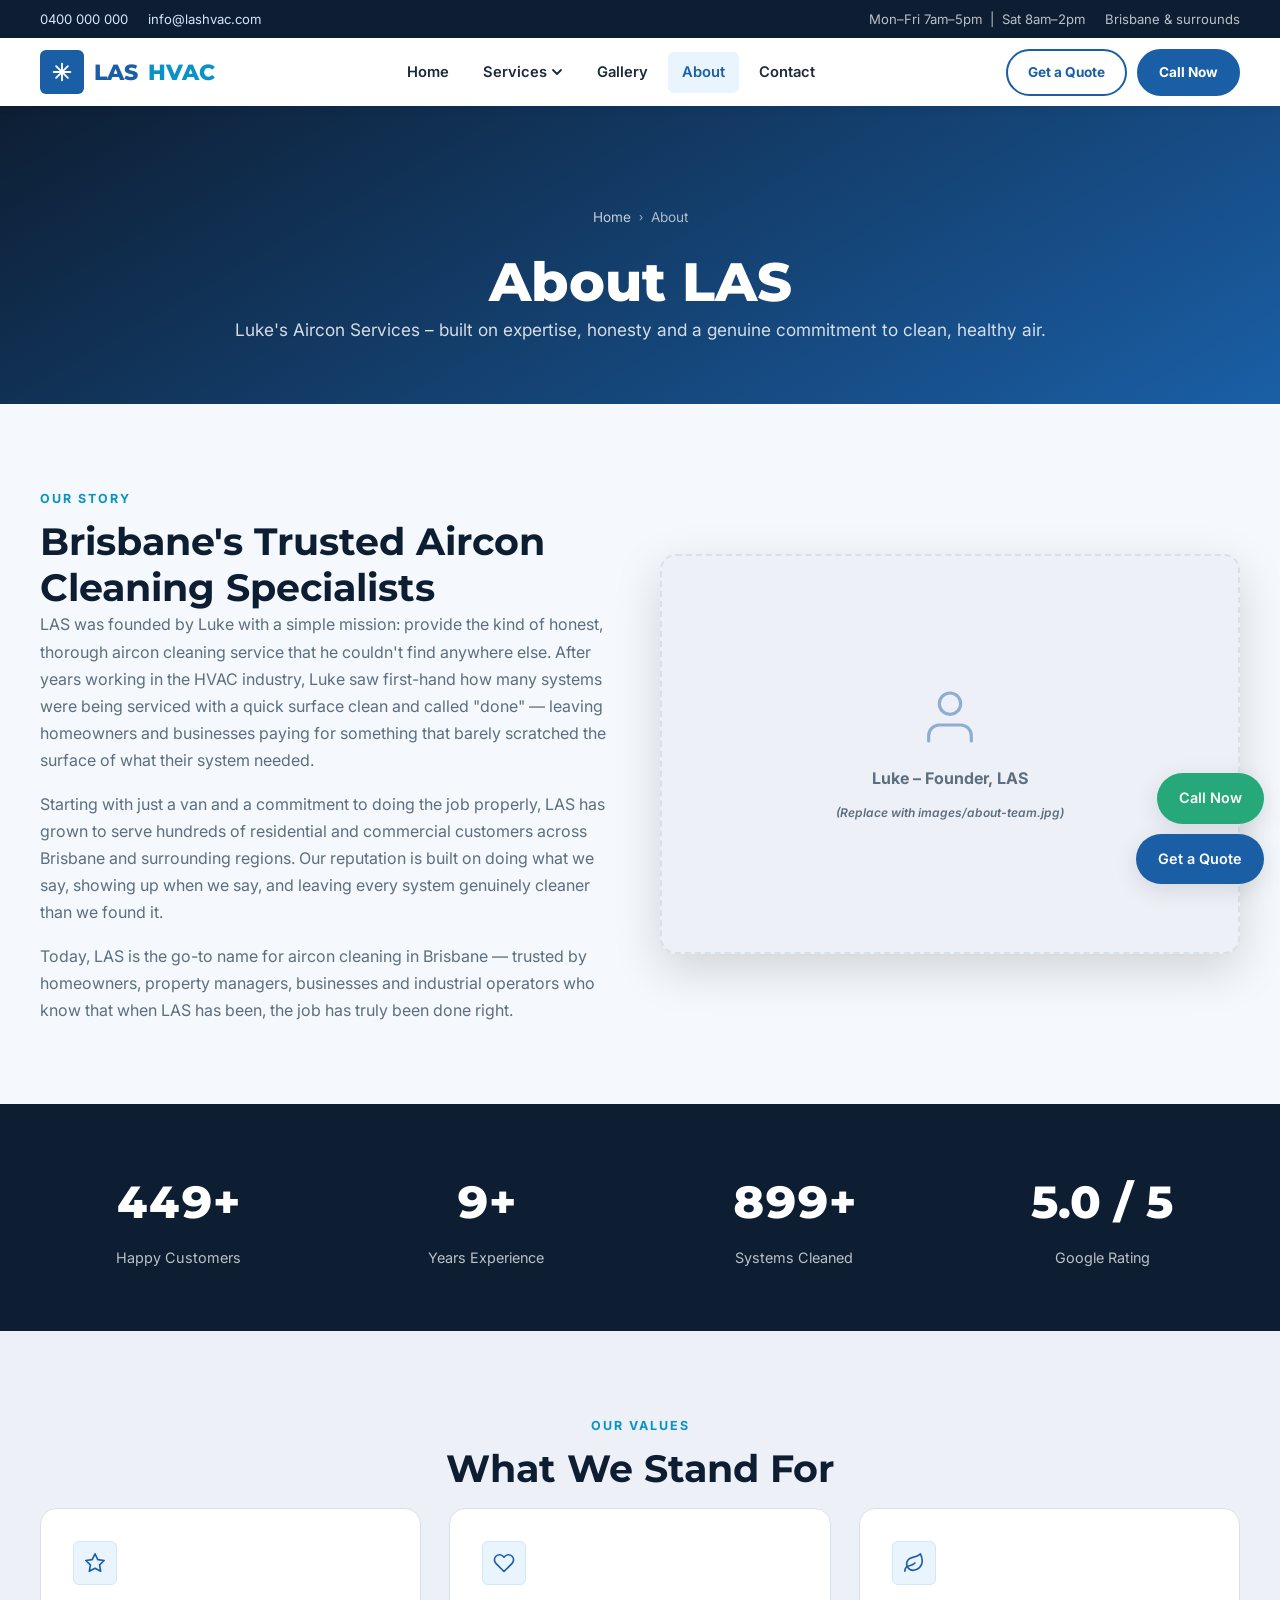
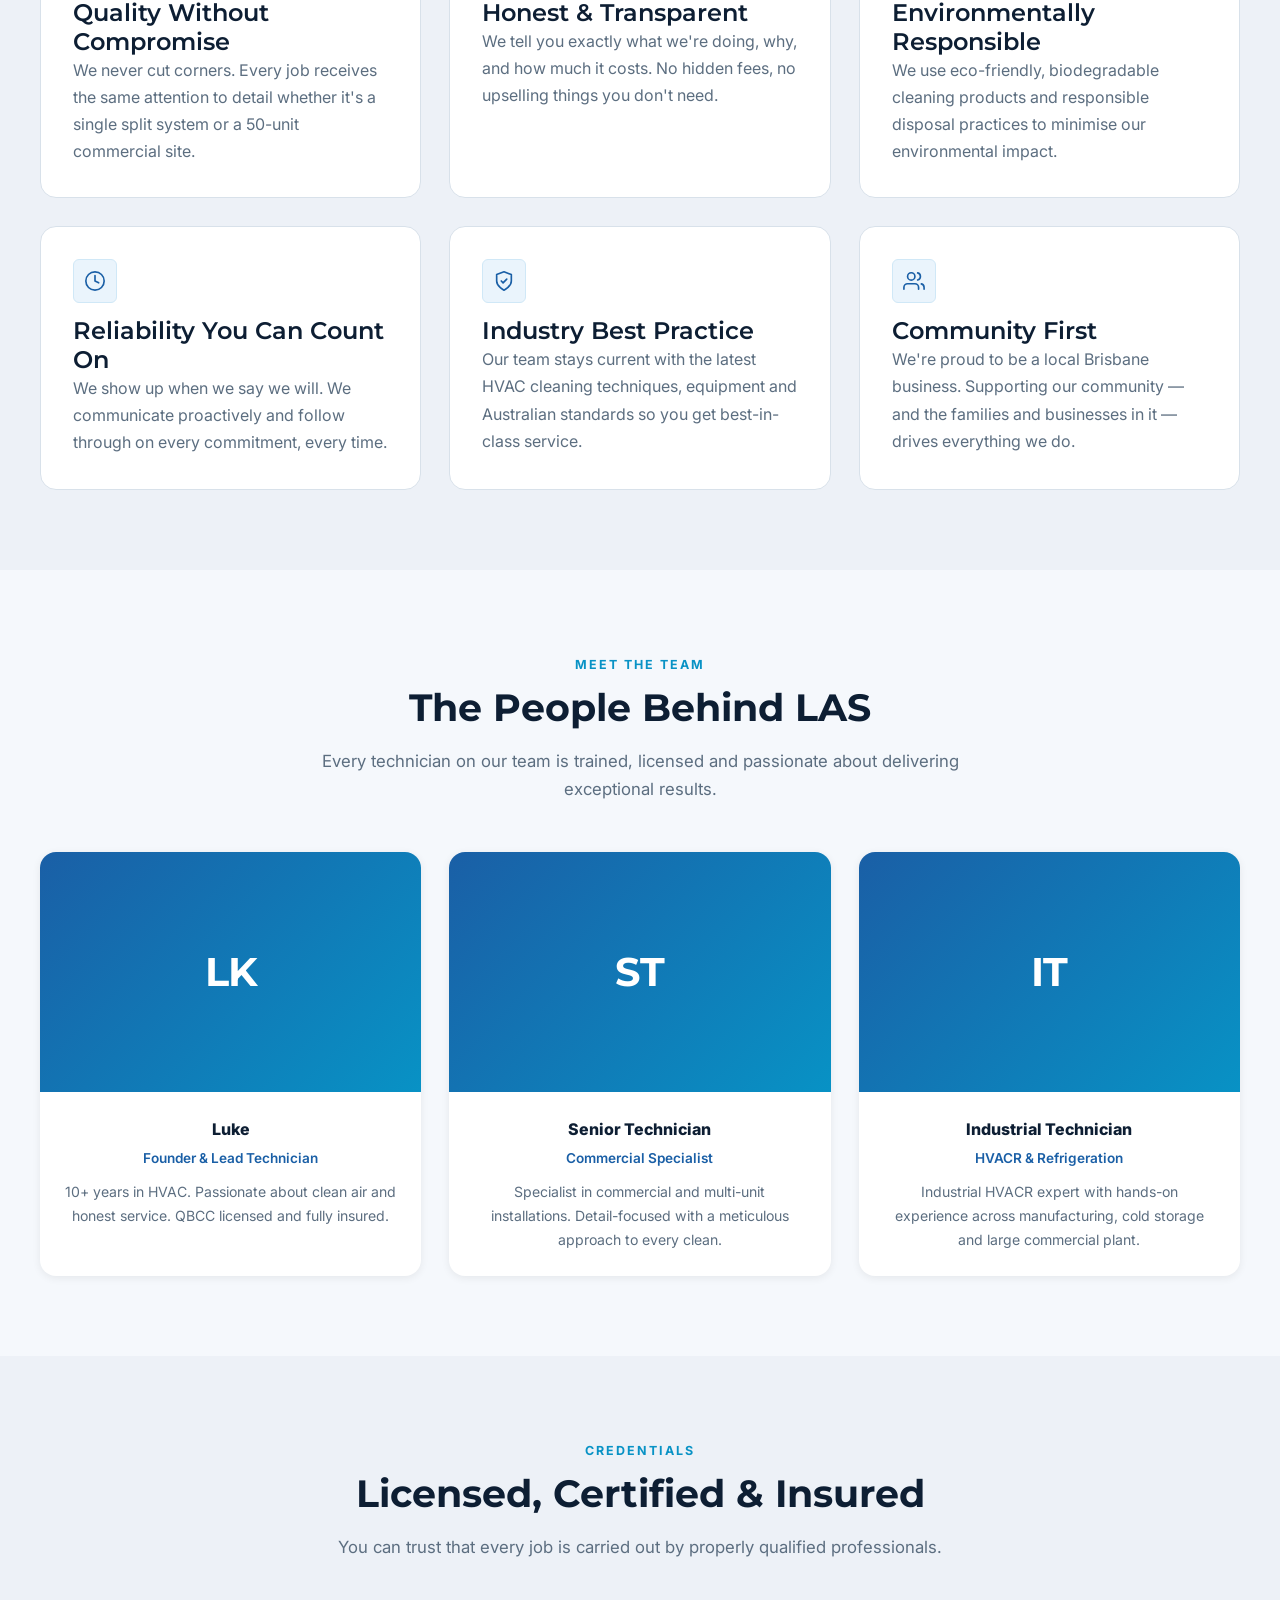
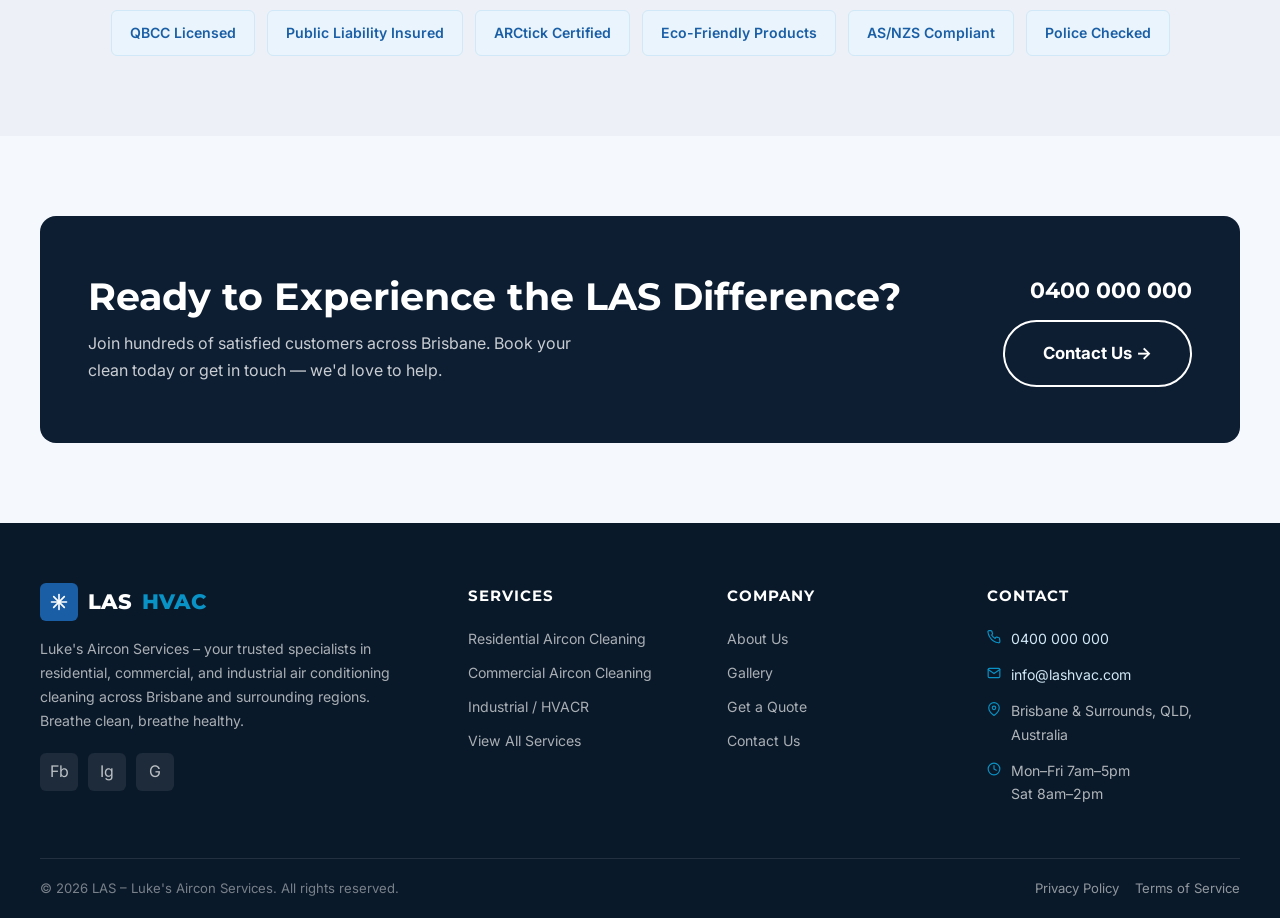
==== commit acc71a38: "feat: professional UI refresh — remove emoji, particles, wave divider; update colors and card styles" ====
--- a/about.html
+++ b/about.html
@@ -7,7 +7,7 @@
   <title>About Us | LAS – Luke's Aircon Services</title>
   <link rel="preconnect" href="https://fonts.googleapis.com">
   <link rel="preconnect" href="https://fonts.gstatic.com" crossorigin>
-  <link href="https://fonts.googleapis.com/css2?family=Montserrat:wght@400;600;700;800&family=Open+Sans:wght@400;500;600&display=swap" rel="stylesheet">
+  <link href="https://fonts.googleapis.com/css2?family=Montserrat:wght@500;600;700&family=Inter:wght@400;500;600&display=swap" rel="stylesheet">
   <link rel="stylesheet" href="css/style.css">
 </head>
 <body id="top">
@@ -39,8 +39,10 @@
     </div>
     <div>
       <!-- Replace with images/about-team.jpg -->
-      <div class="img-placeholder" style="height:400px;border-radius:20px;box-shadow:0 12px 40px rgba(0,119,182,0.22);">
-        <span class="img-placeholder__icon" style="font-size:5rem;">👨‍🔧</span>
+      <div class="img-placeholder" style="height:400px;border-radius:16px;box-shadow:var(--shadow-lg);">
+        <span class="img-placeholder__icon">
+          <svg viewBox="0 0 24 24" fill="none" stroke="currentColor" stroke-width="1.2" stroke-linecap="round" stroke-linejoin="round" width="64" height="64" aria-hidden="true" style="opacity:0.45;"><path d="M20 21v-2a4 4 0 0 0-4-4H8a4 4 0 0 0-4 4v2"/><circle cx="12" cy="7" r="4"/></svg>
+        </span>
         <span style="font-size:1rem;font-weight:700;">Luke – Founder, LAS</span>
         <em style="font-size:0.75rem;">(Replace with images/about-team.jpg)</em>
       </div>
@@ -49,24 +51,24 @@
 </section>
 
 <!-- STATS -->
-<section style="background:linear-gradient(135deg,var(--clr-primary),var(--clr-accent));padding:60px 0;">
+<section style="background:var(--clr-dark);padding:60px 0;">
   <div class="container">
     <div style="display:grid;grid-template-columns:repeat(4,1fr);gap:32px;text-align:center;">
       <div>
         <div style="font-size:2.8rem;font-weight:800;color:white;font-family:var(--font-head);"><span class="counter" data-target="500" data-suffix="+">0+</span></div>
-        <div style="color:rgba(255,255,255,0.85);font-size:0.9rem;margin-top:6px;">Happy Customers</div>
+        <div style="color:rgba(255,255,255,0.72);font-size:0.9rem;margin-top:6px;">Happy Customers</div>
       </div>
       <div>
         <div style="font-size:2.8rem;font-weight:800;color:white;font-family:var(--font-head);"><span class="counter" data-target="10" data-suffix="+">0+</span></div>
-        <div style="color:rgba(255,255,255,0.85);font-size:0.9rem;margin-top:6px;">Years Experience</div>
+        <div style="color:rgba(255,255,255,0.72);font-size:0.9rem;margin-top:6px;">Years Experience</div>
       </div>
       <div>
         <div style="font-size:2.8rem;font-weight:800;color:white;font-family:var(--font-head);"><span class="counter" data-target="1000" data-suffix="+">0+</span></div>
-        <div style="color:rgba(255,255,255,0.85);font-size:0.9rem;margin-top:6px;">Systems Cleaned</div>
-      </div>
-      <div>
-        <div style="font-size:2.8rem;font-weight:800;color:white;font-family:var(--font-head);">5.0⭐</div>
-        <div style="color:rgba(255,255,255,0.85);font-size:0.9rem;margin-top:6px;">Google Rating</div>
+        <div style="color:rgba(255,255,255,0.72);font-size:0.9rem;margin-top:6px;">Systems Cleaned</div>
+      </div>
+      <div>
+        <div style="font-size:2.8rem;font-weight:800;color:white;font-family:var(--font-head);">5.0 / 5</div>
+        <div style="color:rgba(255,255,255,0.72);font-size:0.9rem;margin-top:6px;">Google Rating</div>
       </div>
     </div>
   </div>
@@ -81,32 +83,32 @@
     </div>
     <div class="grid-3">
       <div class="value-card reveal">
-        <span class="value-card__icon">💎</span>
+        <span class="value-card__icon"><svg viewBox="0 0 24 24" fill="none" stroke="currentColor" stroke-width="1.8" stroke-linecap="round" stroke-linejoin="round" width="22" height="22" aria-hidden="true"><path d="M12 2 15.09 8.26 22 9.27 17 14.14 18.18 21.02 12 17.77 5.82 21.02 7 14.14 2 9.27 8.91 8.26 12 2z"/></svg></span>
         <h3>Quality Without Compromise</h3>
         <p>We never cut corners. Every job receives the same attention to detail whether it's a single split system or a 50-unit commercial site.</p>
       </div>
       <div class="value-card reveal reveal-delay-1">
-        <span class="value-card__icon">🤝</span>
+        <span class="value-card__icon"><svg viewBox="0 0 24 24" fill="none" stroke="currentColor" stroke-width="1.8" stroke-linecap="round" stroke-linejoin="round" width="22" height="22" aria-hidden="true"><path d="M20.84 4.61a5.5 5.5 0 0 0-7.78 0L12 5.67l-1.06-1.06a5.5 5.5 0 0 0-7.78 7.78l1.06 1.06L12 21.23l7.78-7.78 1.06-1.06a5.5 5.5 0 0 0 0-7.78z"/></svg></span>
         <h3>Honest &amp; Transparent</h3>
         <p>We tell you exactly what we're doing, why, and how much it costs. No hidden fees, no upselling things you don't need.</p>
       </div>
       <div class="value-card reveal reveal-delay-2">
-        <span class="value-card__icon">🌿</span>
+        <span class="value-card__icon"><svg viewBox="0 0 24 24" fill="none" stroke="currentColor" stroke-width="1.8" stroke-linecap="round" stroke-linejoin="round" width="22" height="22" aria-hidden="true"><path d="M11 20A7 7 0 0 1 9.8 6.1C15.5 5 17 4.48 19 2c1 2 2 4.18 2 8 0 5.5-4.78 10-10 10z"/><path d="M2 21c0-3 1.85-5.36 5.08-6C9.5 14.52 12 13 13 12"/></svg></span>
         <h3>Environmentally Responsible</h3>
         <p>We use eco-friendly, biodegradable cleaning products and responsible disposal practices to minimise our environmental impact.</p>
       </div>
       <div class="value-card reveal">
-        <span class="value-card__icon">⏰</span>
+        <span class="value-card__icon"><svg viewBox="0 0 24 24" fill="none" stroke="currentColor" stroke-width="1.8" stroke-linecap="round" stroke-linejoin="round" width="22" height="22" aria-hidden="true"><circle cx="12" cy="12" r="10"/><polyline points="12 6 12 12 16 14"/></svg></span>
         <h3>Reliability You Can Count On</h3>
         <p>We show up when we say we will. We communicate proactively and follow through on every commitment, every time.</p>
       </div>
       <div class="value-card reveal reveal-delay-1">
-        <span class="value-card__icon">🏆</span>
+        <span class="value-card__icon"><svg viewBox="0 0 24 24" fill="none" stroke="currentColor" stroke-width="1.8" stroke-linecap="round" stroke-linejoin="round" width="22" height="22" aria-hidden="true"><path d="M12 22s8-4 8-10V5l-8-3-8 3v7c0 6 8 10 8 10z"/><path d="m9 12 2 2 4-4"/></svg></span>
         <h3>Industry Best Practice</h3>
         <p>Our team stays current with the latest HVAC cleaning techniques, equipment and Australian standards so you get best-in-class service.</p>
       </div>
       <div class="value-card reveal reveal-delay-2">
-        <span class="value-card__icon">❤️</span>
+        <span class="value-card__icon"><svg viewBox="0 0 24 24" fill="none" stroke="currentColor" stroke-width="1.8" stroke-linecap="round" stroke-linejoin="round" width="22" height="22" aria-hidden="true"><path d="M17 21v-2a4 4 0 0 0-4-4H5a4 4 0 0 0-4 4v2"/><circle cx="9" cy="7" r="4"/><path d="M23 21v-2a4 4 0 0 0-3-3.87"/><path d="M16 3.13a4 4 0 0 1 0 7.75"/></svg></span>
         <h3>Community First</h3>
         <p>We're proud to be a local Brisbane business. Supporting our community — and the families and businesses in it — drives everything we do.</p>
       </div>
@@ -126,7 +128,7 @@
       <div class="team-card reveal">
         <div class="team-card__img">
           <!-- Replace with images/luke.jpg -->
-          👨‍🔧
+          <span style="font-family:var(--font-head);font-size:2.5rem;font-weight:700;color:white;letter-spacing:-1px;">LK</span>
         </div>
         <div class="team-card__body">
           <div class="team-card__name">Luke</div>
@@ -137,7 +139,7 @@
       <div class="team-card reveal reveal-delay-1">
         <div class="team-card__img">
           <!-- Replace with images/tech2.jpg -->
-          🔧
+          <span style="font-family:var(--font-head);font-size:2.5rem;font-weight:700;color:white;letter-spacing:-1px;">ST</span>
         </div>
         <div class="team-card__body">
           <div class="team-card__name">Senior Technician</div>
@@ -148,7 +150,7 @@
       <div class="team-card reveal reveal-delay-2">
         <div class="team-card__img">
           <!-- Replace with images/tech3.jpg -->
-          🏭
+          <span style="font-family:var(--font-head);font-size:2.5rem;font-weight:700;color:white;letter-spacing:-1px;">IT</span>
         </div>
         <div class="team-card__body">
           <div class="team-card__name">Industrial Technician</div>
@@ -166,13 +168,13 @@
     <div class="section-label">Credentials</div>
     <h2 class="section-title">Licensed, Certified &amp; Insured</h2>
     <p class="section-intro section-intro--center">You can trust that every job is carried out by properly qualified professionals.</p>
-    <div style="display:flex;flex-wrap:wrap;gap:16px;justify-content:center;margin-top:8px;">
-      <span class="cert-badge">🛡️ QBCC Licensed</span>
-      <span class="cert-badge">✅ Public Liability Insured</span>
-      <span class="cert-badge">⚡ ARCtick Certified</span>
-      <span class="cert-badge">🌿 Eco-Friendly Products</span>
-      <span class="cert-badge">📋 AS/NZS Compliant</span>
-      <span class="cert-badge">🔒 Police Checked</span>
+    <div style="display:flex;flex-wrap:wrap;gap:12px;justify-content:center;margin-top:8px;">
+      <span class="cert-badge">QBCC Licensed</span>
+      <span class="cert-badge">Public Liability Insured</span>
+      <span class="cert-badge">ARCtick Certified</span>
+      <span class="cert-badge">Eco-Friendly Products</span>
+      <span class="cert-badge">AS/NZS Compliant</span>
+      <span class="cert-badge">Police Checked</span>
     </div>
   </div>
 </section>
@@ -186,7 +188,7 @@
         <p>Join hundreds of satisfied customers across Brisbane. Book your clean today or get in touch — we'd love to help.</p>
       </div>
       <div class="cta-banner__actions">
-        <a href="tel:+61400000000" class="phone-link">📞 0400 000 000</a>
+        <a href="tel:+61400000000" class="phone-link">0400 000 000</a>
         <a href="contact.html" class="btn btn-outline btn-lg">Contact Us →</a>
       </div>
     </div>
--- a/css/style.css
+++ b/css/style.css
@@ -4,31 +4,31 @@
 
 /* ----- CSS Custom Properties ----- */
 :root {
-  --clr-primary: #0077b6;
-  --clr-primary-dark: #005f96;
-  --clr-primary-light: #90e0ef;
-  --clr-accent: #00b4d8;
-  --clr-accent-dark: #0096c7;
-  --clr-ice: #caf0f8;
-  --clr-dark: #03045e;
-  --clr-text: #1a1a2e;
-  --clr-text-light: #555;
-  --clr-bg: #f8fbff;
+  --clr-primary: #1a5fa6;
+  --clr-primary-dark: #145090;
+  --clr-primary-light: #d0e8f7;
+  --clr-accent: #0892c5;
+  --clr-accent-dark: #0779a8;
+  --clr-ice: #eaf4fc;
+  --clr-dark: #0d1e33;
+  --clr-text: #1b2b3c;
+  --clr-text-light: #5c6e80;
+  --clr-bg: #f5f8fc;
   --clr-white: #ffffff;
-  --clr-grey-light: #f0f4f8;
-  --clr-grey: #d0d7de;
-  --clr-success: #2eb872;
-  --clr-warning: #f4a261;
+  --clr-grey-light: #edf1f7;
+  --clr-grey: #d8e1ea;
+  --clr-success: #27a87b;
+  --clr-warning: #e98f3c;
   --radius-sm: 6px;
-  --radius-md: 12px;
-  --radius-lg: 20px;
-  --shadow-sm: 0 2px 8px rgba(0, 119, 182, 0.12);
-  --shadow-md: 0 6px 24px rgba(0, 119, 182, 0.18);
-  --shadow-lg: 0 12px 40px rgba(0, 119, 182, 0.22);
-  --transition: 0.28s ease;
+  --radius-md: 10px;
+  --radius-lg: 16px;
+  --shadow-sm: 0 2px 8px rgba(0, 0, 0, 0.07);
+  --shadow-md: 0 6px 24px rgba(0, 0, 0, 0.11);
+  --shadow-lg: 0 16px 48px rgba(0, 0, 0, 0.15);
+  --transition: 0.25s ease;
   --font-head: 'Montserrat', 'Segoe UI', sans-serif;
-  --font-body: 'Open Sans', 'Segoe UI', sans-serif;
-  --nav-h: 72px;
+  --font-body: 'Inter', 'Segoe UI', system-ui, sans-serif;
+  --nav-h: 68px;
 }
 
 /* ----- Reset / Base ----- */
@@ -101,6 +101,43 @@
 }
 .section-intro--center { margin-inline: auto; text-align: center; }
 
+/* ----- Trust Strip ----- */
+.trust-strip {
+  padding: 28px 0;
+  background: var(--clr-white);
+  border-top: 1px solid var(--clr-grey);
+  border-bottom: 1px solid var(--clr-grey);
+}
+.trust-strip__inner {
+  display: flex;
+  align-items: center;
+  justify-content: center;
+  gap: 0;
+  flex-wrap: wrap;
+}
+.trust-strip__item {
+  display: flex;
+  align-items: center;
+  gap: 12px;
+  padding: 10px 32px;
+  border-right: 1px solid var(--clr-grey);
+}
+.trust-strip__item:last-child { border-right: none; }
+.trust-strip__icon {
+  width: 36px; height: 36px;
+  border-radius: 50%;
+  background: var(--clr-ice);
+  border: 1.5px solid var(--clr-primary-light);
+  display: flex;
+  align-items: center;
+  justify-content: center;
+  flex-shrink: 0;
+  color: var(--clr-primary);
+}
+.trust-strip__icon svg { width: 18px; height: 18px; display: block; }
+.trust-strip__label { font-weight: 700; font-size: 0.88rem; color: var(--clr-dark); line-height: 1.3; }
+.trust-strip__sub { font-size: 0.76rem; color: var(--clr-text-light); }
+
 /* ----- Buttons ----- */
 .btn {
   display: inline-flex;
@@ -162,9 +199,9 @@
 /* ----- Top Bar ----- */
 .topbar {
   background: var(--clr-dark);
-  color: var(--clr-ice);
+  color: rgba(255,255,255,0.72);
   padding: 8px 0;
-  font-size: 0.83rem;
+  font-size: 0.82rem;
 }
 .topbar a { color: var(--clr-primary-light); }
 .topbar a:hover { color: var(--clr-white); }
@@ -348,36 +385,18 @@
 /* ----- Hero ----- */
 .hero {
   position: relative;
-  min-height: 92vh;
+  min-height: 90vh;
   display: flex;
   align-items: center;
   overflow: hidden;
-  background: linear-gradient(135deg, var(--clr-dark) 0%, #023e8a 50%, var(--clr-primary) 100%);
+  background: linear-gradient(150deg, #0d1e33 0%, #173660 55%, var(--clr-primary) 100%);
 }
 .hero__bg {
   position: absolute;
   inset: 0;
   background-image:
-    radial-gradient(circle at 20% 50%, rgba(0, 180, 216, 0.2) 0%, transparent 50%),
-    radial-gradient(circle at 80% 20%, rgba(144, 224, 239, 0.15) 0%, transparent 40%);
-}
-.hero__particles {
-  position: absolute;
-  inset: 0;
-  overflow: hidden;
-  pointer-events: none;
-}
-.hero__particle {
-  position: absolute;
-  border-radius: 50%;
-  background: rgba(255,255,255,0.08);
-  animation: float linear infinite;
-}
-@keyframes float {
-  0%   { transform: translateY(100vh) rotate(0deg); opacity: 0; }
-  10%  { opacity: 1; }
-  90%  { opacity: 1; }
-  100% { transform: translateY(-100px) rotate(720deg); opacity: 0; }
+    radial-gradient(ellipse at 15% 60%, rgba(26, 95, 166, 0.25) 0%, transparent 55%),
+    radial-gradient(ellipse at 85% 15%, rgba(8, 146, 197, 0.12) 0%, transparent 45%);
 }
 .hero__inner {
   position: relative;
@@ -393,26 +412,21 @@
   display: inline-flex;
   align-items: center;
   gap: 8px;
-  background: rgba(255,255,255,0.12);
-  border: 1px solid rgba(255,255,255,0.2);
-  color: var(--clr-ice);
+  background: rgba(255,255,255,0.10);
+  border: 1px solid rgba(255,255,255,0.18);
+  color: rgba(255,255,255,0.88);
   padding: 6px 16px;
   border-radius: 50px;
   font-size: 0.82rem;
   font-weight: 600;
-  letter-spacing: 1px;
+  letter-spacing: 0.8px;
   text-transform: uppercase;
   margin-bottom: 20px;
 }
 .hero__badge-dot {
-  width: 7px; height: 7px;
+  width: 6px; height: 6px;
   background: var(--clr-accent);
   border-radius: 50%;
-  animation: pulse 2s infinite;
-}
-@keyframes pulse {
-  0%,100% { transform: scale(1); opacity: 1; }
-  50%      { transform: scale(1.4); opacity: 0.7; }
 }
 .hero h1 { color: var(--clr-white); margin-bottom: 20px; }
 .hero h1 span { color: var(--clr-primary-light); }
@@ -436,65 +450,55 @@
 
 .hero__visual { position: relative; }
 .hero__card {
-  background: rgba(255,255,255,0.08);
-  backdrop-filter: blur(16px);
-  border: 1px solid rgba(255,255,255,0.15);
+  background: var(--clr-white);
   border-radius: var(--radius-lg);
   padding: 32px;
-  color: white;
+  box-shadow: var(--shadow-lg);
+  color: var(--clr-text);
 }
 .hero__card-icon {
-  width: 64px; height: 64px;
-  background: var(--clr-accent);
+  width: 56px; height: 56px;
+  background: var(--clr-ice);
   border-radius: var(--radius-md);
   display: flex;
   align-items: center;
   justify-content: center;
-  font-size: 2rem;
-  margin-bottom: 20px;
-}
-.hero__card h3 { color: white; margin-bottom: 16px; }
+  color: var(--clr-primary);
+  margin-bottom: 18px;
+}
+.hero__card-icon svg { width: 28px; height: 28px; display: block; }
+.hero__card h3 { color: var(--clr-dark); margin-bottom: 16px; }
 .hero__card-services {
   display: flex;
   flex-direction: column;
+  gap: 10px;
+}
+.hero__card-service {
+  display: flex;
+  align-items: center;
   gap: 12px;
-}
-.hero__card-service {
-  display: flex;
-  align-items: center;
-  gap: 12px;
-  background: rgba(255,255,255,0.08);
+  background: var(--clr-grey-light);
   border-radius: var(--radius-sm);
-  padding: 12px 16px;
+  padding: 12px 14px;
   transition: var(--transition);
   cursor: pointer;
   text-decoration: none;
-}
-.hero__card-service:hover { background: rgba(255,255,255,0.16); transform: translateX(4px); }
-.hero__card-service-icon { font-size: 1.4rem; }
-.hero__card-service-text { font-size: 0.92rem; font-weight: 600; color: rgba(255,255,255,0.9); }
-.hero__card-service-arrow { margin-left: auto; color: var(--clr-primary-light); }
-
-.hero__floating-badge {
-  position: absolute;
-  background: white;
-  border-radius: var(--radius-md);
-  padding: 12px 16px;
-  box-shadow: var(--shadow-lg);
-  display: flex;
-  align-items: center;
-  gap: 10px;
-  font-family: var(--font-head);
-}
-.hero__floating-badge--1 { top: -20px; right: -10px; }
-.hero__floating-badge--2 { bottom: -20px; left: -10px; }
-.hero__floating-badge-icon { font-size: 1.5rem; }
-.hero__floating-badge-num { font-size: 1.2rem; font-weight: 800; color: var(--clr-primary); line-height: 1; }
-.hero__floating-badge-label { font-size: 0.72rem; color: var(--clr-text-light); }
-
-/* Wave divider */
-.wave-divider { line-height: 0; }
-.wave-divider svg { display: block; width: 100%; }
+  border: 1px solid var(--clr-grey);
+}
+.hero__card-service:hover { background: var(--clr-ice); border-color: var(--clr-primary-light); }
+.hero__card-service-icon {
+  font-size: 1.2rem;
+  color: var(--clr-primary);
+  display: inline-flex;
+  line-height: 0;
+  flex-shrink: 0;
+}
+.hero__card-service-icon svg { width: 1.2em; height: 1.2em; }
+.hero__card-service-text { font-size: 0.9rem; font-weight: 600; color: var(--clr-text); }
+.hero__card-service-arrow { margin-left: auto; color: var(--clr-text-light); font-size: 0.85rem; }
+
+/* Wave divider (kept as style hook but not used) */
+.wave-divider { display: none; }
 
 /* ----- Service Cards ----- */
 .service-card {
@@ -502,11 +506,12 @@
   border-radius: var(--radius-lg);
   overflow: hidden;
   box-shadow: var(--shadow-sm);
+  border: 1px solid var(--clr-grey);
   transition: var(--transition);
   display: flex;
   flex-direction: column;
 }
-.service-card:hover { transform: translateY(-6px); box-shadow: var(--shadow-lg); }
+.service-card:hover { transform: translateY(-4px); box-shadow: var(--shadow-md); border-color: var(--clr-primary-light); }
 
 .service-card__img {
   height: 220px;
@@ -532,7 +537,17 @@
   letter-spacing: 0.5px;
 }
 .service-card__body { padding: 28px; flex: 1; display: flex; flex-direction: column; }
-.service-card__icon { font-size: 2.2rem; margin-bottom: 14px; }
+.service-card__icon {
+  width: 56px; height: 56px;
+  border-radius: 14px;
+  background: var(--clr-ice);
+  color: var(--clr-primary);
+  display: inline-flex;
+  align-items: center;
+  justify-content: center;
+  margin-bottom: 16px;
+}
+.service-card__icon svg { width: 30px; height: 30px; display: block; }
 .service-card__title { margin-bottom: 10px; }
 .service-card__desc { flex: 1; margin-bottom: 20px; font-size: 0.94rem; }
 .service-card__features { display: flex; flex-wrap: wrap; gap: 8px; margin-bottom: 20px; }
@@ -551,35 +566,41 @@
 /* ----- Why Choose Us ----- */
 .why-card {
   text-align: center;
-  padding: 36px 24px;
+  padding: 32px 22px;
   background: var(--clr-white);
   border-radius: var(--radius-lg);
   border: 1px solid var(--clr-grey);
   transition: var(--transition);
 }
-.why-card:hover { border-color: var(--clr-accent); box-shadow: var(--shadow-md); transform: translateY(-4px); }
+.why-card:hover { border-color: var(--clr-primary-light); box-shadow: var(--shadow-md); transform: translateY(-3px); }
 .why-card__icon {
-  width: 70px; height: 70px;
-  background: linear-gradient(135deg, var(--clr-ice), var(--clr-primary-light));
-  border-radius: 50%;
-  display: flex;
-  align-items: center;
-  justify-content: center;
-  font-size: 1.9rem;
+  width: 56px; height: 56px;
+  background: var(--clr-ice);
+  border: 1.5px solid var(--clr-primary-light);
+  border-radius: var(--radius-md);
+  display: flex;
+  align-items: center;
+  justify-content: center;
   margin: 0 auto 18px;
+  font-size: 1.4rem;
+}
+.why-card__icon svg {
+  width: 26px; height: 26px;
+  display: block;
+  color: var(--clr-primary);
 }
 .why-card h3 { margin-bottom: 10px; }
 
 /* ----- Process Steps ----- */
-.process-steps { display: flex; flex-direction: column; gap: 24px; }
+.process-steps { display: flex; flex-direction: column; gap: 20px; }
 .process-step {
   display: flex;
-  gap: 24px;
+  gap: 20px;
   align-items: flex-start;
 }
 .process-step__num {
   flex-shrink: 0;
-  width: 50px; height: 50px;
+  width: 44px; height: 44px;
   background: var(--clr-primary);
   color: white;
   border-radius: 50%;
@@ -587,11 +608,11 @@
   align-items: center;
   justify-content: center;
   font-family: var(--font-head);
-  font-weight: 800;
-  font-size: 1.1rem;
-}
-.process-step__body h4 { color: var(--clr-dark); margin-bottom: 6px; }
-.process-step__body p { font-size: 0.92rem; }
+  font-weight: 700;
+  font-size: 1rem;
+}
+.process-step__body h4 { color: var(--clr-dark); margin-bottom: 5px; }
+.process-step__body p { font-size: 0.91rem; }
 
 /* ----- Testimonials ----- */
 .testimonial-card {
@@ -637,9 +658,9 @@
 
 /* ----- CTA Banner ----- */
 .cta-banner {
-  background: linear-gradient(135deg, var(--clr-primary) 0%, var(--clr-accent) 100%);
+  background: var(--clr-dark);
   border-radius: var(--radius-lg);
-  padding: 60px 48px;
+  padding: 56px 48px;
   color: white;
   display: grid;
   grid-template-columns: 1fr auto;
@@ -647,18 +668,18 @@
   align-items: center;
 }
 .cta-banner h2 { color: white; margin-bottom: 10px; }
-.cta-banner p  { color: rgba(255,255,255,0.85); max-width: 520px; }
+.cta-banner p  { color: rgba(255,255,255,0.78); max-width: 520px; }
 .cta-banner__actions { display: flex; flex-direction: column; gap: 12px; align-items: flex-end; }
 .cta-banner .phone-link {
   font-family: var(--font-head);
-  font-size: 1.4rem;
-  font-weight: 800;
+  font-size: 1.35rem;
+  font-weight: 700;
   color: white;
   display: flex;
   align-items: center;
   gap: 8px;
 }
-.cta-banner .phone-link:hover { color: var(--clr-ice); }
+.cta-banner .phone-link:hover { color: var(--clr-primary-light); }
 
 /* ----- Gallery Grid ----- */
 .gallery-grid {
@@ -707,6 +728,8 @@
   transition: var(--transition);
 }
 .gallery-item:hover .gallery-item__zoom { opacity: 1; transform: translate(-50%, -50%) scale(1); }
+.gallery-item__zoom { color: var(--clr-primary); }
+.gallery-item__zoom svg { width: 22px; height: 22px; display: block; }
 
 /* Gallery filter buttons */
 .gallery-filters {
@@ -812,14 +835,15 @@
   border: 1px solid var(--clr-grey);
 }
 .contact-card__icon {
-  width: 50px; height: 50px;
+  width: 48px; height: 48px;
   flex-shrink: 0;
   background: var(--clr-ice);
   border-radius: var(--radius-sm);
-  display: flex;
-  align-items: center;
-  justify-content: center;
-  font-size: 1.4rem;
+  border: 1px solid var(--clr-primary-light);
+  display: flex;
+  align-items: center;
+  justify-content: center;
+  color: var(--clr-primary);
 }
 .contact-card__title { font-weight: 700; color: var(--clr-dark); margin-bottom: 4px; font-size: 0.9rem; text-transform: uppercase; letter-spacing: 0.5px; }
 .contact-card__value { color: var(--clr-text-light); font-size: 0.94rem; }
@@ -883,7 +907,7 @@
 
 /* ----- About ----- */
 .about-hero {
-  background: linear-gradient(135deg, var(--clr-dark), var(--clr-primary));
+  background: linear-gradient(150deg, var(--clr-dark), var(--clr-primary));
   color: white;
   padding: 120px 0 80px;
   text-align: center;
@@ -897,14 +921,18 @@
   border: 1px solid var(--clr-grey);
   transition: var(--transition);
 }
-.value-card:hover { border-color: var(--clr-primary); box-shadow: var(--shadow-md); }
+.value-card:hover { border-color: var(--clr-primary-light); box-shadow: var(--shadow-md); }
 .value-card__icon {
-  font-size: 2.2rem;
+  font-size: 1.4rem;
   margin-bottom: 14px;
-  display: inline-block;
+  display: inline-flex;
+  align-items: center;
+  justify-content: center;
   background: var(--clr-ice);
-  padding: 14px;
-  border-radius: var(--radius-md);
+  border: 1.5px solid var(--clr-primary-light);
+  padding: 10px;
+  border-radius: var(--radius-sm);
+  color: var(--clr-primary);
 }
 
 .cert-badge {
@@ -946,13 +974,13 @@
 
 /* ----- Services page ----- */
 .services-hero {
-  background: linear-gradient(135deg, var(--clr-dark) 0%, #023e8a 100%);
+  background: linear-gradient(150deg, var(--clr-dark) 0%, #173660 100%);
   padding: 120px 0 80px;
   text-align: center;
   color: white;
 }
 .services-hero h1 { color: white; }
-.services-hero p  { color: var(--clr-ice); }
+.services-hero p  { color: rgba(255,255,255,0.82); }
 
 .service-detail {
   display: grid;
@@ -1013,12 +1041,12 @@
 
 /* ----- Page Hero (shared) ----- */
 .page-hero {
-  background: linear-gradient(135deg, var(--clr-dark) 0%, var(--clr-primary) 100%);
+  background: linear-gradient(150deg, var(--clr-dark) 0%, var(--clr-primary) 100%);
   padding: 100px 0 60px;
   text-align: center;
 }
 .page-hero h1, .page-hero p { color: white; }
-.page-hero p { color: var(--clr-ice); font-size: 1.1rem; }
+.page-hero p { color: rgba(255,255,255,0.82); font-size: 1.08rem; }
 .breadcrumb {
   display: flex;
   align-items: center;
@@ -1085,7 +1113,7 @@
   text-align: center;
   padding: 20px;
 }
-.map-placeholder__icon { font-size: 3rem; }
+.map-placeholder__icon { color: var(--clr-primary); margin-bottom: 4px; }
 
 /* ----- Image Placeholder (for missing actual images) ----- */
 .img-placeholder {
@@ -1095,15 +1123,16 @@
   flex-direction: column;
   align-items: center;
   justify-content: center;
-  gap: 8px;
-  background: linear-gradient(135deg, #e8f4fd, #caf0f8);
-  color: var(--clr-primary);
+  gap: 10px;
+  background: var(--clr-grey-light);
+  border: 2px dashed var(--clr-grey);
+  color: var(--clr-text-light);
   font-size: 0.82rem;
   font-weight: 600;
   text-align: center;
   padding: 16px;
 }
-.img-placeholder__icon { font-size: 2.5rem; opacity: 0.6; }
+.img-placeholder__icon { color: var(--clr-primary); }
 
 /* ----- Sticky Quote Banner ----- */
 .sticky-quote {
@@ -1122,26 +1151,26 @@
   gap: 8px;
   background: var(--clr-primary);
   color: white;
-  padding: 14px 22px;
+  padding: 13px 22px;
   border-radius: 50px;
-  font-weight: 700;
-  font-size: 0.92rem;
-  box-shadow: var(--shadow-lg);
+  font-weight: 600;
+  font-size: 0.9rem;
+  box-shadow: var(--shadow-md);
   transition: var(--transition);
   border: none;
   text-decoration: none;
   white-space: nowrap;
 }
-.sticky-quote__btn:hover { background: var(--clr-primary-dark); transform: translateY(-2px); }
+.sticky-quote__btn:hover { background: var(--clr-primary-dark); transform: translateY(-2px); box-shadow: var(--shadow-lg); }
 .sticky-quote__btn--phone {
   background: var(--clr-success);
 }
-.sticky-quote__btn--phone:hover { background: #27a463; }
+.sticky-quote__btn--phone:hover { background: #1f9066; }
 
 /* ----- Footer ----- */
 .footer {
-  background: var(--clr-dark);
-  color: rgba(255,255,255,0.75);
+  background: #0a1929;
+  color: rgba(255,255,255,0.68);
   padding: 60px 0 0;
 }
 .footer__grid {
@@ -1193,7 +1222,7 @@
 .footer__links a { font-size: 0.88rem; color: rgba(255,255,255,0.65); transition: var(--transition); display: flex; align-items: center; gap: 6px; }
 .footer__links a:hover { color: var(--clr-primary-light); padding-left: 4px; }
 .footer__contact-item { display: flex; gap: 10px; margin-bottom: 12px; align-items: flex-start; font-size: 0.88rem; }
-.footer__contact-icon { margin-top: 2px; font-size: 1rem; color: var(--clr-accent); flex-shrink: 0; }
+.footer__contact-icon { margin-top: 3px; color: var(--clr-accent); flex-shrink: 0; display: flex; align-items: center; }
 .footer__contact-text a { color: var(--clr-primary-light); }
 .footer__contact-text a:hover { color: white; }
 .footer__bottom {
@@ -1276,6 +1305,10 @@
   .cta-banner { padding: 40px 28px; }
   .contact-form { padding: 28px 20px; }
   .footer__grid { grid-template-columns: 1fr; }
+  .trust-strip__item { border-right: none; border-bottom: 1px solid var(--clr-grey); padding: 12px 16px; width: 100%; }
+  .trust-strip__item:last-child { border-bottom: none; }
+  .trust-strip__inner { flex-direction: column; align-items: stretch; }
+}
   .hero__stats { gap: 20px; }
   .sticky-quote { bottom: 16px; right: 16px; }
   .back-to-top { display: none; }
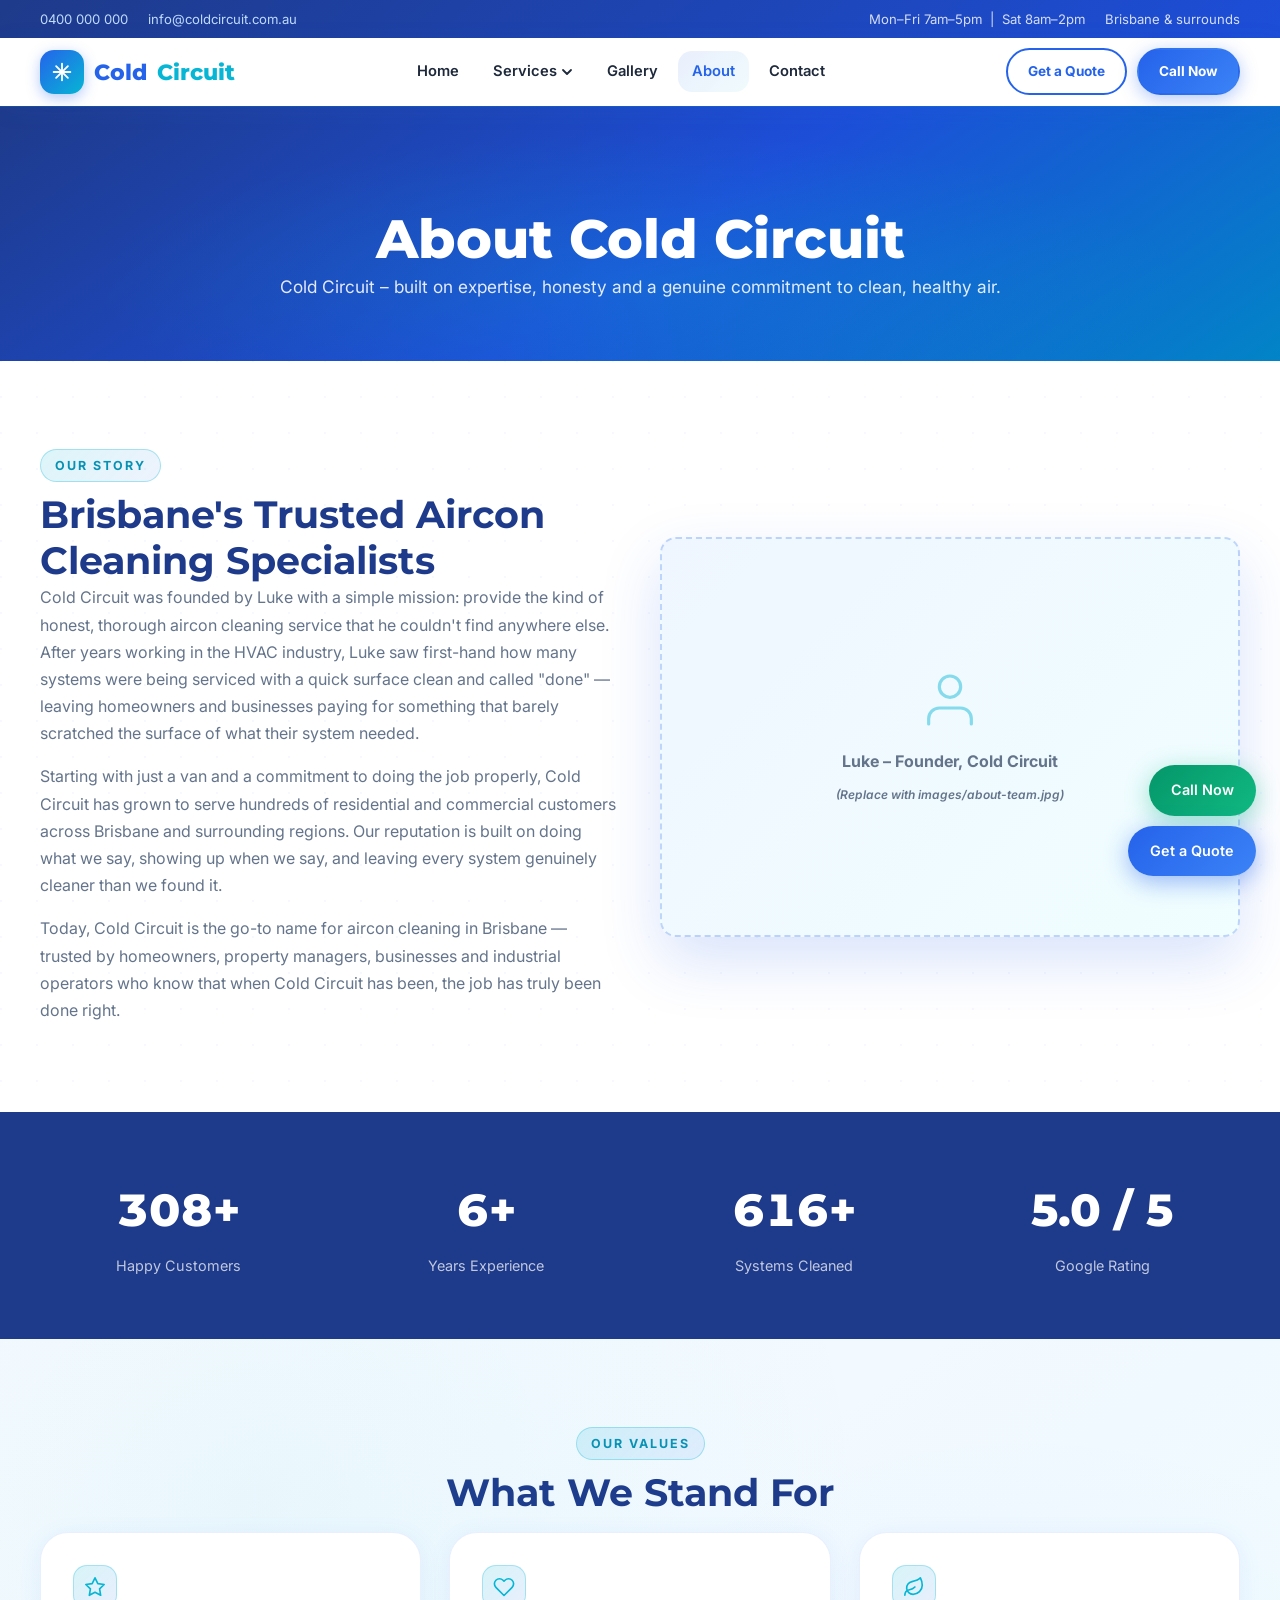
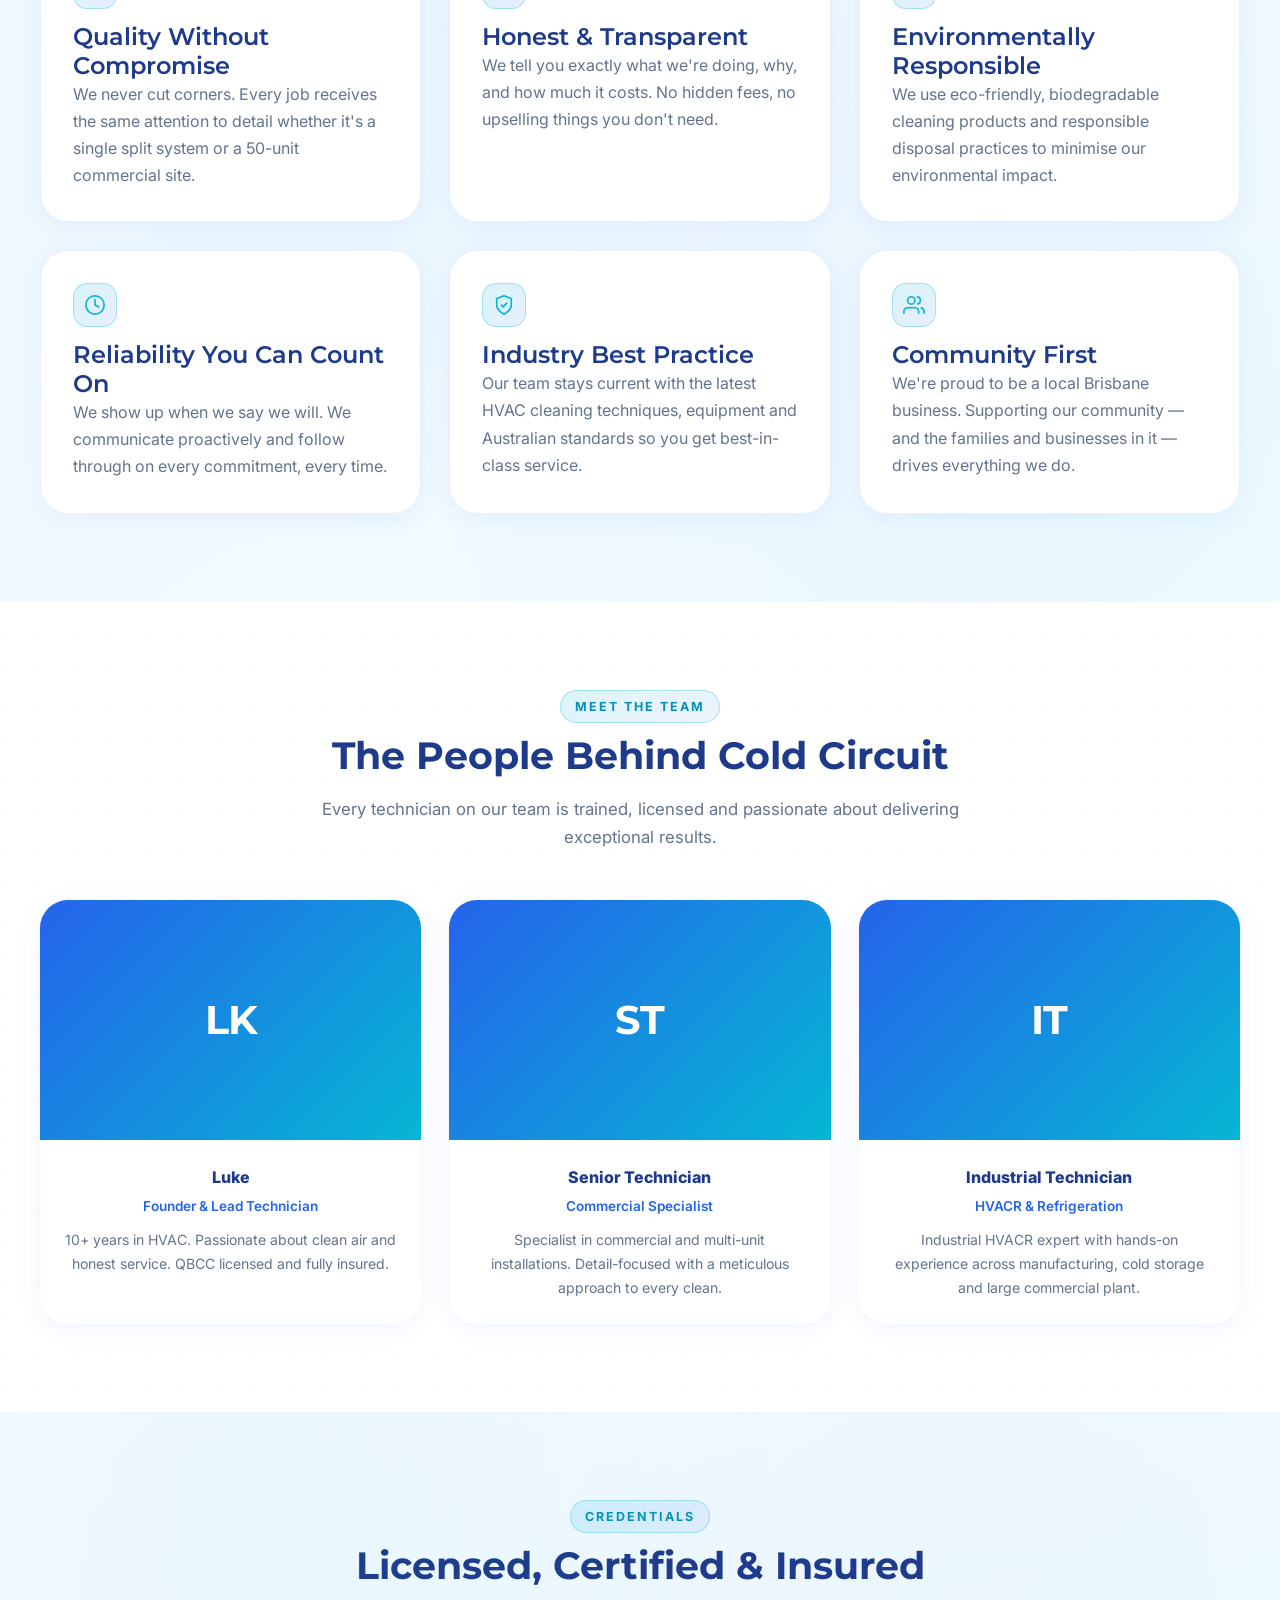
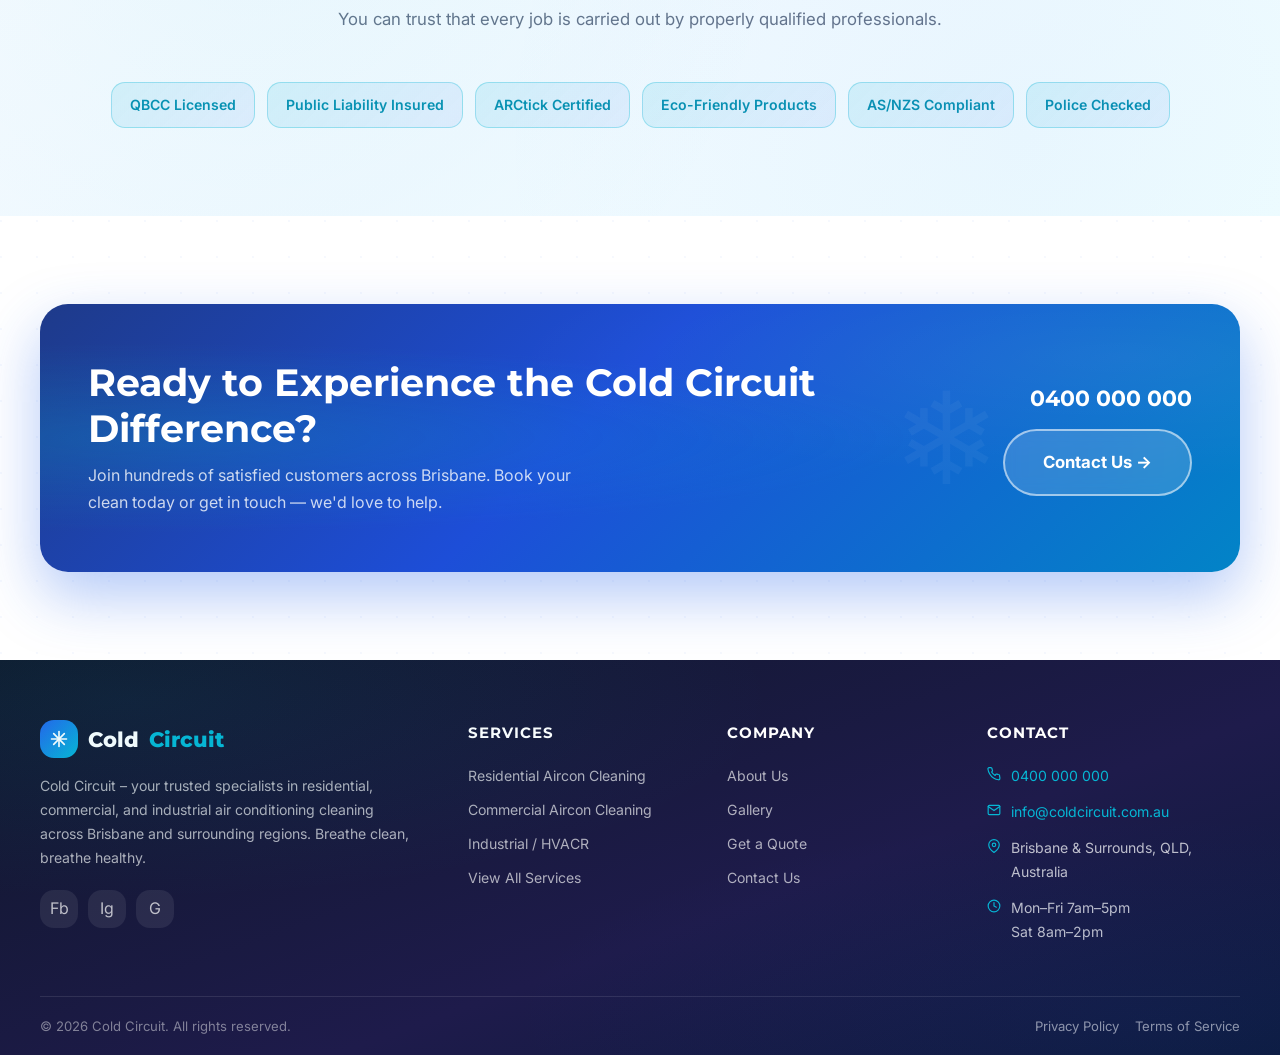
==== commit dba03e9d: "Rebrand to Cold Circuit; add dedicated payments section; fix hidden back-to-top - Rename company fro" ====
--- a/about.html
+++ b/about.html
@@ -3,8 +3,8 @@
 <head>
   <meta charset="UTF-8">
   <meta name="viewport" content="width=device-width, initial-scale=1.0">
-  <meta name="description" content="About LAS – Luke's Aircon Services. Our story, values and team. Brisbane's trusted aircon cleaning specialists.">
-  <title>About Us | LAS – Luke's Aircon Services</title>
+  <meta name="description" content="About Cold Circuit. Our story, values and team. Brisbane's trusted aircon cleaning specialists.">
+  <title>About Us | Cold Circuit</title>
   <link rel="preconnect" href="https://fonts.googleapis.com">
   <link rel="preconnect" href="https://fonts.gstatic.com" crossorigin>
   <link href="https://fonts.googleapis.com/css2?family=Montserrat:wght@500;600;700&family=Inter:wght@400;500;600&display=swap" rel="stylesheet">
@@ -22,8 +22,8 @@
       <span class="breadcrumb__sep">›</span>
       <span>About</span>
     </nav>
-    <h1>About LAS</h1>
-    <p>Luke's Aircon Services – built on expertise, honesty and a genuine commitment to clean, healthy air.</p>
+    <h1>About Cold Circuit</h1>
+    <p>Cold Circuit – built on expertise, honesty and a genuine commitment to clean, healthy air.</p>
   </div>
 </section>
 
@@ -33,9 +33,9 @@
     <div>
       <div class="section-label">Our Story</div>
       <h2>Brisbane's Trusted Aircon Cleaning Specialists</h2>
-      <p>LAS was founded by Luke with a simple mission: provide the kind of honest, thorough aircon cleaning service that he couldn't find anywhere else. After years working in the HVAC industry, Luke saw first-hand how many systems were being serviced with a quick surface clean and called "done" — leaving homeowners and businesses paying for something that barely scratched the surface of what their system needed.</p>
-      <p style="margin-top:16px;">Starting with just a van and a commitment to doing the job properly, LAS has grown to serve hundreds of residential and commercial customers across Brisbane and surrounding regions. Our reputation is built on doing what we say, showing up when we say, and leaving every system genuinely cleaner than we found it.</p>
-      <p style="margin-top:16px;">Today, LAS is the go-to name for aircon cleaning in Brisbane — trusted by homeowners, property managers, businesses and industrial operators who know that when LAS has been, the job has truly been done right.</p>
+      <p>Cold Circuit was founded by Luke with a simple mission: provide the kind of honest, thorough aircon cleaning service that he couldn't find anywhere else. After years working in the HVAC industry, Luke saw first-hand how many systems were being serviced with a quick surface clean and called "done" — leaving homeowners and businesses paying for something that barely scratched the surface of what their system needed.</p>
+      <p style="margin-top:16px;">Starting with just a van and a commitment to doing the job properly, Cold Circuit has grown to serve hundreds of residential and commercial customers across Brisbane and surrounding regions. Our reputation is built on doing what we say, showing up when we say, and leaving every system genuinely cleaner than we found it.</p>
+      <p style="margin-top:16px;">Today, Cold Circuit is the go-to name for aircon cleaning in Brisbane — trusted by homeowners, property managers, businesses and industrial operators who know that when Cold Circuit has been, the job has truly been done right.</p>
     </div>
     <div>
       <!-- Replace with images/about-team.jpg -->
@@ -43,7 +43,7 @@
         <span class="img-placeholder__icon">
           <svg viewBox="0 0 24 24" fill="none" stroke="currentColor" stroke-width="1.2" stroke-linecap="round" stroke-linejoin="round" width="64" height="64" aria-hidden="true" style="opacity:0.45;"><path d="M20 21v-2a4 4 0 0 0-4-4H8a4 4 0 0 0-4 4v2"/><circle cx="12" cy="7" r="4"/></svg>
         </span>
-        <span style="font-size:1rem;font-weight:700;">Luke – Founder, LAS</span>
+        <span style="font-size:1rem;font-weight:700;">Luke – Founder, Cold Circuit</span>
         <em style="font-size:0.75rem;">(Replace with images/about-team.jpg)</em>
       </div>
     </div>
@@ -121,7 +121,7 @@
   <div class="container">
     <div style="text-align:center;">
       <div class="section-label">Meet the Team</div>
-      <h2 class="section-title">The People Behind LAS</h2>
+      <h2 class="section-title">The People Behind Cold Circuit</h2>
       <p class="section-intro section-intro--center">Every technician on our team is trained, licensed and passionate about delivering exceptional results.</p>
     </div>
     <div class="grid-3">
@@ -184,7 +184,7 @@
   <div class="container">
     <div class="cta-banner">
       <div>
-        <h2>Ready to Experience the LAS Difference?</h2>
+        <h2>Ready to Experience the Cold Circuit Difference?</h2>
         <p>Join hundreds of satisfied customers across Brisbane. Book your clean today or get in touch — we'd love to help.</p>
       </div>
       <div class="cta-banner__actions">
--- a/css/style.css
+++ b/css/style.css
@@ -1,31 +1,42 @@
 /* ============================================================
-   LAS – Luke's Aircon Services  |  style.css
+   Cold Circuit  |  style.css
    ============================================================ */
 
 /* ----- CSS Custom Properties ----- */
 :root {
-  --clr-primary: #1a5fa6;
-  --clr-primary-dark: #145090;
-  --clr-primary-light: #d0e8f7;
-  --clr-accent: #0892c5;
-  --clr-accent-dark: #0779a8;
-  --clr-ice: #eaf4fc;
-  --clr-dark: #0d1e33;
-  --clr-text: #1b2b3c;
-  --clr-text-light: #5c6e80;
-  --clr-bg: #f5f8fc;
-  --clr-white: #ffffff;
-  --clr-grey-light: #edf1f7;
-  --clr-grey: #d8e1ea;
-  --clr-success: #27a87b;
-  --clr-warning: #e98f3c;
-  --radius-sm: 6px;
-  --radius-md: 10px;
-  --radius-lg: 16px;
-  --shadow-sm: 0 2px 8px rgba(0, 0, 0, 0.07);
-  --shadow-md: 0 6px 24px rgba(0, 0, 0, 0.11);
-  --shadow-lg: 0 16px 48px rgba(0, 0, 0, 0.15);
-  --transition: 0.25s ease;
+  --clr-primary:       #2563eb;         /* Vibrant sky blue */
+  --clr-primary-dark:  #1d4ed8;
+  --clr-primary-light: #eff6ff;
+  --clr-accent:        #06b6d4;         /* Bright cyan */
+  --clr-accent-dark:   #0891b2;
+  --clr-coral:         #f97316;         /* Warm coral – fun CTA pop */
+  --clr-coral-dark:    #ea580c;
+  --clr-mint:          #ecfeff;
+  --clr-ice:           #eff6ff;
+  --clr-ice-deep:      #dbeafe;
+  --clr-dark:          #1e3a8a;         /* Deep navy (replaces near-black) */
+  --clr-text:          #1e293b;
+  --clr-text-light:    #64748b;
+  --clr-bg:            #ffffff;
+  --clr-white:         #ffffff;
+  --clr-grey-light:    #f1f5f9;
+  --clr-grey:          #e2e8f0;
+  --clr-success:       #10b981;
+  --clr-warning:       #f59e0b;
+  --clr-sun:           #fde68a;   /* Warm yellow highlight */
+  --clr-sun-bright:    #fb923c;   /* Bright warm orange */
+  --clr-topbar-link:   #bfdbfe;   /* Light blue for topbar links */
+  --radius-sm:  14px;
+  --radius-md:  20px;
+  --radius-lg:  28px;
+  --radius-xl:  48px;
+  --shadow-sm:   0 4px 24px rgba(37, 99, 235, 0.08);
+  --shadow-md:   0 12px 40px rgba(37, 99, 235, 0.13);
+  --shadow-lg:   0 24px 60px rgba(37, 99, 235, 0.18);
+  --shadow-glow: 0 0 36px rgba(6, 182, 212, 0.35);
+  --glass-bg:     rgba(255, 255, 255, 0.82);
+  --glass-border: rgba(255, 255, 255, 0.95);
+  --transition: 0.28s cubic-bezier(0.4, 0, 0.2, 1);
   --font-head: 'Montserrat', 'Segoe UI', sans-serif;
   --font-body: 'Inter', 'Segoe UI', system-ui, sans-serif;
   --nav-h: 68px;
@@ -38,10 +49,41 @@
 
 body {
   font-family: var(--font-body);
-  background: var(--clr-bg);
+  background: #ffffff;
+  background-image:
+    radial-gradient(circle at 1px 1px, rgba(37, 99, 235, 0.04) 1px, transparent 0);
+  background-size: 36px 36px;
   color: var(--clr-text);
   line-height: 1.7;
   overflow-x: hidden;
+}
+
+/* ----- Global Keyframes ----- */
+@keyframes float {
+  0%, 100% { transform: translateY(0px) rotate(0deg); }
+  33%       { transform: translateY(-14px) rotate(6deg); }
+  66%       { transform: translateY(-7px) rotate(-4deg); }
+}
+@keyframes drift {
+  0%   { transform: translateX(0) translateY(0) rotate(0deg); opacity: 0.6; }
+  50%  { transform: translateX(30px) translateY(-60px) rotate(180deg); opacity: 0.3; }
+  100% { transform: translateX(-20px) translateY(-120px) rotate(360deg); opacity: 0; }
+}
+@keyframes shimmer {
+  0%   { background-position: -200% center; }
+  100% { background-position: 200% center; }
+}
+@keyframes pulse-ring {
+  0%   { transform: scale(1); opacity: 0.7; }
+  100% { transform: scale(2.2); opacity: 0; }
+}
+@keyframes aurora-shift {
+  0%, 100% { background-position: 0% 50%; }
+  50%       { background-position: 100% 50%; }
+}
+@keyframes snowfall {
+  0%   { transform: translateY(-10px) rotate(0deg); opacity: 1; }
+  100% { transform: translateY(110vh) rotate(720deg); opacity: 0; }
 }
 
 img { display: block; max-width: 100%; height: auto; }
@@ -71,11 +113,22 @@
   width: min(1200px, 94%);
   margin-inline: auto;
 }
-.section { padding: 80px 0; }
-.section--alt { background: var(--clr-grey-light); }
+.section { padding: 88px 0; }
+.section--alt {
+  background: linear-gradient(145deg, #f8fbff 0%, #f0f9ff 50%, #f0feff 100%);
+  position: relative;
+}
+.section--alt::before {
+  content: '';
+  position: absolute;
+  inset: 0;
+  background-image: radial-gradient(circle at 20% 20%, rgba(6, 182, 212, 0.05) 0%, transparent 50%),
+                    radial-gradient(circle at 80% 80%, rgba(37, 99, 235, 0.04) 0%, transparent 50%);
+  pointer-events: none;
+}
 .section--dark { background: var(--clr-dark); color: var(--clr-white); }
 .section--dark h2, .section--dark h3 { color: var(--clr-white); }
-.section--dark p { color: var(--clr-ice); }
+.section--dark p { color: rgba(255,255,255,0.85); }
 
 .grid-2 { display: grid; grid-template-columns: repeat(2, 1fr); gap: 40px; align-items: center; }
 .grid-3 { display: grid; grid-template-columns: repeat(3, 1fr); gap: 28px; }
@@ -85,13 +138,19 @@
 .flex-between { display: flex; align-items: center; justify-content: space-between; }
 
 .section-label {
-  display: inline-block;
+  display: inline-flex;
+  align-items: center;
+  gap: 6px;
   font-size: 0.78rem;
   font-weight: 700;
   letter-spacing: 2px;
   text-transform: uppercase;
-  color: var(--clr-accent);
+  color: var(--clr-accent-dark);
   margin-bottom: 10px;
+  padding: 5px 14px;
+  background: linear-gradient(135deg, rgba(6, 182, 212, 0.14), rgba(37, 99, 235, 0.08));
+  border-radius: 50px;
+  border: 1px solid rgba(6, 182, 212, 0.3);
 }
 .section-title { margin-bottom: 16px; }
 .section-intro {
@@ -104,9 +163,18 @@
 /* ----- Trust Strip ----- */
 .trust-strip {
   padding: 28px 0;
-  background: var(--clr-white);
-  border-top: 1px solid var(--clr-grey);
-  border-bottom: 1px solid var(--clr-grey);
+  background: linear-gradient(135deg, #eff6ff 0%, #f0feff 50%, #f0f9ff 100%);
+  border-top: 1px solid rgba(6, 182, 212, 0.2);
+  border-bottom: 1px solid rgba(37, 99, 235, 0.1);
+  position: relative;
+  overflow: hidden;
+}
+.trust-strip::before {
+  content: '';
+  position: absolute;
+  inset: 0;
+  background: radial-gradient(ellipse at 50% 50%, rgba(6, 182, 212, 0.07) 0%, transparent 70%);
+  pointer-events: none;
 }
 .trust-strip__inner {
   display: flex;
@@ -114,25 +182,27 @@
   justify-content: center;
   gap: 0;
   flex-wrap: wrap;
+  position: relative;
 }
 .trust-strip__item {
   display: flex;
   align-items: center;
   gap: 12px;
   padding: 10px 32px;
-  border-right: 1px solid var(--clr-grey);
+  border-right: 1px solid rgba(6, 182, 212, 0.2);
 }
 .trust-strip__item:last-child { border-right: none; }
 .trust-strip__icon {
-  width: 36px; height: 36px;
+  width: 40px; height: 40px;
   border-radius: 50%;
-  background: var(--clr-ice);
-  border: 1.5px solid var(--clr-primary-light);
+  background: linear-gradient(135deg, rgba(6, 182, 212, 0.18), rgba(37, 99, 235, 0.12));
+  border: 1.5px solid rgba(6, 182, 212, 0.4);
   display: flex;
   align-items: center;
   justify-content: center;
   flex-shrink: 0;
-  color: var(--clr-primary);
+  color: var(--clr-accent);
+  box-shadow: 0 2px 12px rgba(6, 182, 212, 0.18);
 }
 .trust-strip__icon svg { width: 18px; height: 18px; display: block; }
 .trust-strip__label { font-weight: 700; font-size: 0.88rem; color: var(--clr-dark); line-height: 1.3; }
@@ -150,38 +220,51 @@
   transition: var(--transition);
   border: 2px solid transparent;
   white-space: nowrap;
-}
+  position: relative;
+  overflow: hidden;
+}
+.btn::after {
+  content: '';
+  position: absolute;
+  inset: 0;
+  background: rgba(255,255,255,0);
+  transition: var(--transition);
+}
+.btn:hover::after { background: rgba(255,255,255,0.08); }
 .btn-primary {
-  background: var(--clr-primary);
+  background: linear-gradient(135deg, var(--clr-primary), #3b82f6);
   color: var(--clr-white);
-  border-color: var(--clr-primary);
+  border-color: transparent;
+  box-shadow: 0 4px 18px rgba(37, 99, 235, 0.35);
 }
 .btn-primary:hover {
-  background: var(--clr-primary-dark);
-  border-color: var(--clr-primary-dark);
+  background: linear-gradient(135deg, var(--clr-primary-dark), var(--clr-primary));
   transform: translateY(-2px);
-  box-shadow: var(--shadow-md);
+  box-shadow: 0 8px 28px rgba(37, 99, 235, 0.45);
 }
 .btn-accent {
-  background: var(--clr-accent);
+  background: linear-gradient(135deg, var(--clr-coral), #fb923c);
   color: var(--clr-white);
-  border-color: var(--clr-accent);
+  border-color: transparent;
+  box-shadow: 0 4px 18px rgba(249, 115, 22, 0.4);
 }
 .btn-accent:hover {
-  background: var(--clr-accent-dark);
-  border-color: var(--clr-accent-dark);
+  background: linear-gradient(135deg, var(--clr-coral-dark), var(--clr-coral));
   transform: translateY(-2px);
-  box-shadow: var(--shadow-md);
+  box-shadow: 0 8px 32px rgba(249, 115, 22, 0.55);
 }
 .btn-outline {
-  background: transparent;
+  background: rgba(255,255,255,0.15);
   color: var(--clr-white);
-  border-color: var(--clr-white);
+  border-color: rgba(255,255,255,0.55);
+  backdrop-filter: blur(8px);
 }
 .btn-outline:hover {
   background: var(--clr-white);
   color: var(--clr-primary);
+  border-color: var(--clr-white);
   transform: translateY(-2px);
+  box-shadow: 0 8px 28px rgba(255,255,255,0.25);
 }
 .btn-outline-primary {
   background: transparent;
@@ -189,8 +272,9 @@
   border-color: var(--clr-primary);
 }
 .btn-outline-primary:hover {
-  background: var(--clr-primary);
+  background: linear-gradient(135deg, var(--clr-primary), #3b82f6);
   color: var(--clr-white);
+  box-shadow: 0 4px 18px rgba(37, 99, 235, 0.35);
 }
 .btn-lg { padding: 17px 38px; font-size: 1.05rem; }
 .btn-sm { padding: 10px 20px; font-size: 0.85rem; }
@@ -198,12 +282,12 @@
 
 /* ----- Top Bar ----- */
 .topbar {
-  background: var(--clr-dark);
-  color: rgba(255,255,255,0.72);
+  background: linear-gradient(135deg, var(--clr-dark), #1d4ed8);
+  color: rgba(255,255,255,0.82);
   padding: 8px 0;
   font-size: 0.82rem;
 }
-.topbar a { color: var(--clr-primary-light); }
+.topbar a { color: var(--clr-topbar-link); }
 .topbar a:hover { color: var(--clr-white); }
 .topbar__inner {
   display: flex;
@@ -220,12 +304,18 @@
   position: sticky;
   top: 0;
   z-index: 1000;
-  background: var(--clr-white);
-  box-shadow: var(--shadow-sm);
+  background: rgba(255,255,255,0.92);
+  backdrop-filter: blur(16px) saturate(180%);
+  -webkit-backdrop-filter: blur(16px) saturate(180%);
+  box-shadow: 0 1px 0 rgba(6, 182, 212, 0.15), var(--shadow-sm);
   height: var(--nav-h);
   transition: var(--transition);
-}
-.navbar.scrolled { box-shadow: var(--shadow-md); }
+  border-bottom: 1px solid rgba(255,255,255,0.7);
+}
+.navbar.scrolled {
+  background: rgba(255,255,255,0.97);
+  box-shadow: 0 1px 0 rgba(6, 182, 212, 0.22), var(--shadow-md);
+}
 .navbar__inner {
   height: 100%;
   display: flex;
@@ -247,13 +337,14 @@
 .navbar__logo-icon {
   width: 44px;
   height: 44px;
-  background: var(--clr-primary);
+  background: linear-gradient(135deg, var(--clr-primary), var(--clr-accent));
   border-radius: var(--radius-sm);
   display: flex;
   align-items: center;
   justify-content: center;
   color: white;
   font-size: 1.4rem;
+  box-shadow: 0 4px 14px rgba(37, 99, 235, 0.35);
 }
 .navbar__nav { display: flex; align-items: center; gap: 6px; }
 .navbar__nav a {
@@ -266,7 +357,10 @@
   white-space: nowrap;
 }
 .navbar__nav a:hover,
-.navbar__nav a.active { color: var(--clr-primary); background: var(--clr-ice); }
+.navbar__nav a.active {
+  color: var(--clr-primary);
+  background: linear-gradient(135deg, rgba(37, 99, 235, 0.1), rgba(6, 182, 212, 0.06));
+}
 
 /* Dropdown */
 .nav-dropdown { position: relative; }
@@ -284,16 +378,22 @@
   white-space: nowrap;
 }
 .nav-dropdown__trigger:hover,
-.nav-dropdown__trigger.open { color: var(--clr-primary); background: var(--clr-ice); }
+.nav-dropdown__trigger.open {
+  color: var(--clr-primary);
+  background: linear-gradient(135deg, rgba(37, 99, 235, 0.1), rgba(6, 182, 212, 0.06));
+}
 .nav-dropdown__trigger svg { transition: var(--transition); }
 .nav-dropdown__trigger.open svg { transform: rotate(180deg); }
 .nav-dropdown__menu {
   position: absolute;
   top: calc(100% + 8px);
   left: 0;
-  background: var(--clr-white);
+  background: rgba(255,255,255,0.96);
+  backdrop-filter: blur(16px) saturate(180%);
+  -webkit-backdrop-filter: blur(16px) saturate(180%);
   border-radius: var(--radius-md);
-  box-shadow: var(--shadow-lg);
+  box-shadow: 0 16px 48px rgba(37, 99, 235, 0.18);
+  border: 1px solid rgba(6, 182, 212, 0.2);
   min-width: 220px;
   padding: 8px;
   opacity: 0;
@@ -317,7 +417,7 @@
   color: var(--clr-text);
   transition: var(--transition);
 }
-.nav-dropdown__menu a:hover { background: var(--clr-ice); color: var(--clr-primary); }
+.nav-dropdown__menu a:hover { background: rgba(37, 99, 235, 0.07); color: var(--clr-primary); }
 .nav-dropdown__menu a .menu-icon {
   font-size: 1.1rem;
   width: 22px;
@@ -354,12 +454,15 @@
   position: fixed;
   top: var(--nav-h);
   left: 0; right: 0;
-  background: var(--clr-white);
+  background: rgba(255,255,255,0.97);
+  backdrop-filter: blur(20px);
+  -webkit-backdrop-filter: blur(20px);
   box-shadow: var(--shadow-lg);
   padding: 20px;
   z-index: 999;
   overflow-y: auto;
   max-height: calc(100vh - var(--nav-h));
+  border-top: 1px solid rgba(37, 99, 235, 0.12);
 }
 .navbar__mobile.open { display: block; }
 .navbar__mobile a {
@@ -368,10 +471,10 @@
   border-radius: var(--radius-sm);
   font-weight: 600;
   color: var(--clr-text);
-  border-bottom: 1px solid var(--clr-grey-light);
-  transition: var(--transition);
-}
-.navbar__mobile a:hover { color: var(--clr-primary); background: var(--clr-ice); }
+  border-bottom: 1px solid rgba(37, 99, 235, 0.08);
+  transition: var(--transition);
+}
+.navbar__mobile a:hover { color: var(--clr-primary); background: rgba(37, 99, 235, 0.06); }
 .mobile-section-title {
   font-size: 0.75rem;
   font-weight: 700;
@@ -389,14 +492,28 @@
   display: flex;
   align-items: center;
   overflow: hidden;
-  background: linear-gradient(150deg, #0d1e33 0%, #173660 55%, var(--clr-primary) 100%);
+  background: linear-gradient(150deg, #1e3a8a 0%, #1d4ed8 35%, #0284c7 68%, #06b6d4 100%);
 }
 .hero__bg {
   position: absolute;
   inset: 0;
   background-image:
-    radial-gradient(ellipse at 15% 60%, rgba(26, 95, 166, 0.25) 0%, transparent 55%),
-    radial-gradient(ellipse at 85% 15%, rgba(8, 146, 197, 0.12) 0%, transparent 45%);
+    radial-gradient(ellipse at 15% 60%, rgba(6, 182, 212, 0.22) 0%, transparent 55%),
+    radial-gradient(ellipse at 85% 20%, rgba(255,255,255, 0.08) 0%, transparent 45%),
+    radial-gradient(ellipse at 50% 90%, rgba(37, 99, 235, 0.18) 0%, transparent 50%);
+  animation: aurora-shift 12s ease infinite;
+  background-size: 300% 300%;
+}
+/* Ice particle layer - subtle static sparkles */
+.hero__bg::after {
+  content: '';
+  position: absolute;
+  inset: 0;
+  background-image:
+    radial-gradient(circle 1.5px at 20% 30%, rgba(255,255,255,0.4) 0%, transparent 1.5px),
+    radial-gradient(circle 1px at 65% 15%, rgba(255,255,255,0.3) 0%, transparent 1px),
+    radial-gradient(circle 1.5px at 50% 50%, rgba(255,255,255,0.3) 0%, transparent 1.5px),
+    radial-gradient(circle 1px at 85% 70%, rgba(255,255,255,0.25) 0%, transparent 1px);
 }
 .hero__inner {
   position: relative;
@@ -413,61 +530,86 @@
   align-items: center;
   gap: 8px;
   background: rgba(255,255,255,0.10);
-  border: 1px solid rgba(255,255,255,0.18);
-  color: rgba(255,255,255,0.88);
-  padding: 6px 16px;
+  border: 1px solid rgba(255,255,255,0.22);
+  color: rgba(255,255,255,0.92);
+  padding: 7px 18px;
   border-radius: 50px;
   font-size: 0.82rem;
   font-weight: 600;
   letter-spacing: 0.8px;
   text-transform: uppercase;
   margin-bottom: 20px;
+  backdrop-filter: blur(8px);
 }
 .hero__badge-dot {
-  width: 6px; height: 6px;
+  width: 7px; height: 7px;
   background: var(--clr-accent);
   border-radius: 50%;
+  box-shadow: 0 0 8px rgba(14, 200, 216, 0.8);
+  position: relative;
+}
+.hero__badge-dot::after {
+  content: '';
+  position: absolute;
+  inset: -3px;
+  border-radius: 50%;
+  border: 1px solid rgba(14, 200, 216, 0.5);
+  animation: pulse-ring 2s ease-out infinite;
 }
 .hero h1 { color: var(--clr-white); margin-bottom: 20px; }
-.hero h1 span { color: var(--clr-primary-light); }
+.hero h1 span {
+  background: linear-gradient(135deg, var(--clr-sun), var(--clr-sun-bright), var(--clr-warning));
+  background-clip: text;
+  -webkit-background-clip: text;
+  -webkit-text-fill-color: transparent;
+  background-size: 200% auto;
+  animation: shimmer 4s linear infinite;
+}
 .hero__desc { color: rgba(255,255,255,0.85); font-size: 1.1rem; margin-bottom: 36px; max-width: 520px; }
 .hero__stats {
   display: flex;
   gap: 32px;
   margin-top: 40px;
   padding-top: 32px;
-  border-top: 1px solid rgba(255,255,255,0.15);
+  border-top: 1px solid rgba(255,255,255,0.12);
   flex-wrap: wrap;
 }
 .hero__stat-num {
   font-family: var(--font-head);
   font-size: 2rem;
   font-weight: 800;
-  color: var(--clr-primary-light);
+  background: linear-gradient(135deg, var(--clr-sun), var(--clr-sun-bright));
+  background-clip: text;
+  -webkit-background-clip: text;
+  -webkit-text-fill-color: transparent;
   line-height: 1;
 }
-.hero__stat-label { font-size: 0.82rem; color: rgba(255,255,255,0.7); margin-top: 4px; }
+.hero__stat-label { font-size: 0.82rem; color: rgba(255,255,255,0.68); margin-top: 4px; }
 
 .hero__visual { position: relative; }
 .hero__card {
-  background: var(--clr-white);
+  background: rgba(255, 255, 255, 0.15);
+  backdrop-filter: blur(20px) saturate(180%);
+  -webkit-backdrop-filter: blur(20px) saturate(180%);
   border-radius: var(--radius-lg);
   padding: 32px;
-  box-shadow: var(--shadow-lg);
+  box-shadow: 0 24px 60px rgba(0, 0, 0, 0.2), inset 0 1px 0 rgba(255,255,255,0.4);
+  border: 1px solid rgba(255, 255, 255, 0.35);
   color: var(--clr-text);
 }
 .hero__card-icon {
   width: 56px; height: 56px;
-  background: var(--clr-ice);
+  background: rgba(255, 255, 255, 0.2);
+  border: 1.5px solid rgba(255, 255, 255, 0.35);
   border-radius: var(--radius-md);
   display: flex;
   align-items: center;
   justify-content: center;
-  color: var(--clr-primary);
+  color: rgba(255,255,255,0.9);
   margin-bottom: 18px;
 }
 .hero__card-icon svg { width: 28px; height: 28px; display: block; }
-.hero__card h3 { color: var(--clr-dark); margin-bottom: 16px; }
+.hero__card h3 { color: var(--clr-white); margin-bottom: 16px; }
 .hero__card-services {
   display: flex;
   flex-direction: column;
@@ -477,41 +619,89 @@
   display: flex;
   align-items: center;
   gap: 12px;
-  background: var(--clr-grey-light);
+  background: rgba(255, 255, 255, 0.2);
   border-radius: var(--radius-sm);
   padding: 12px 14px;
   transition: var(--transition);
   cursor: pointer;
   text-decoration: none;
-  border: 1px solid var(--clr-grey);
-}
-.hero__card-service:hover { background: var(--clr-ice); border-color: var(--clr-primary-light); }
+  border: 1px solid rgba(255, 255, 255, 0.25);
+}
+.hero__card-service:hover {
+  background: rgba(255, 255, 255, 0.32);
+  border-color: rgba(255, 255, 255, 0.5);
+  transform: translateX(4px);
+}
 .hero__card-service-icon {
   font-size: 1.2rem;
-  color: var(--clr-primary);
+  color: rgba(255,255,255,0.9);
   display: inline-flex;
   line-height: 0;
   flex-shrink: 0;
 }
 .hero__card-service-icon svg { width: 1.2em; height: 1.2em; }
-.hero__card-service-text { font-size: 0.9rem; font-weight: 600; color: var(--clr-text); }
-.hero__card-service-arrow { margin-left: auto; color: var(--clr-text-light); font-size: 0.85rem; }
-
-/* Wave divider (kept as style hook but not used) */
-.wave-divider { display: none; }
+.hero__card-service-text { font-size: 0.9rem; font-weight: 600; color: rgba(255,255,255,0.95); }
+.hero__card-service-arrow { margin-left: auto; color: var(--clr-sun); font-size: 0.85rem; }
+
+/* Decorative ice crystals in hero */
+.hero__flake {
+  position: absolute;
+  color: rgba(255,255,255,0.15);
+  font-size: 2rem;
+  pointer-events: none;
+  animation: float 6s ease-in-out infinite;
+  line-height: 1;
+}
+.hero__flake:nth-child(1) { top: 12%; right: 8%; animation-delay: 0s; font-size: 1.4rem; }
+.hero__flake:nth-child(2) { top: 65%; left: 4%; animation-delay: 1.5s; font-size: 1rem; }
+.hero__flake:nth-child(3) { top: 40%; right: 2%; animation-delay: 3s; font-size: 1.8rem; }
+.hero__flake:nth-child(4) { top: 80%; right: 15%; animation-delay: 0.8s; font-size: 0.9rem; }
+.hero__flake:nth-child(5) { top: 20%; left: 2%; animation-delay: 2.2s; font-size: 1.2rem; }
+
+/* Snow particle container */
+.snow-particles {
+  position: absolute;
+  inset: 0;
+  overflow: hidden;
+  pointer-events: none;
+  z-index: 1;
+}
+.snow-particle {
+  position: absolute;
+  top: -20px;
+  width: 4px; height: 4px;
+  border-radius: 50%;
+  background: rgba(255,255,255,0.6);
+  animation: snowfall linear infinite;
+}
+
+/* Wave divider (shown) */
+.wave-divider {
+  display: block;
+  line-height: 0;
+  overflow: hidden;
+  margin-bottom: -2px;
+}
+.wave-divider svg { display: block; width: 100%; }
 
 /* ----- Service Cards ----- */
 .service-card {
-  background: var(--clr-white);
+  background: #ffffff;
+  backdrop-filter: blur(16px) saturate(180%);
+  -webkit-backdrop-filter: blur(16px) saturate(180%);
   border-radius: var(--radius-lg);
   overflow: hidden;
-  box-shadow: var(--shadow-sm);
-  border: 1px solid var(--clr-grey);
+  box-shadow: 0 4px 24px rgba(37, 99, 235, 0.08), inset 0 1px 0 rgba(255,255,255,0.8);
+  border: 1px solid rgba(37, 99, 235, 0.1);
   transition: var(--transition);
   display: flex;
   flex-direction: column;
 }
-.service-card:hover { transform: translateY(-4px); box-shadow: var(--shadow-md); border-color: var(--clr-primary-light); }
+.service-card:hover {
+  transform: translateY(-8px);
+  box-shadow: 0 20px 48px rgba(37, 99, 235, 0.16), 0 0 0 1px rgba(6, 182, 212, 0.3);
+  border-color: rgba(6, 182, 212, 0.4);
+}
 
 .service-card__img {
   height: 220px;
@@ -522,30 +712,33 @@
 .service-card__img img {
   width: 100%; height: 100%;
   object-fit: cover;
-  transition: transform 0.5s ease;
-}
-.service-card:hover .service-card__img img { transform: scale(1.05); }
+  transition: transform 0.6s ease;
+}
+.service-card:hover .service-card__img img { transform: scale(1.07); }
 .service-card__tag {
   position: absolute;
   top: 14px; left: 14px;
-  background: var(--clr-primary);
+  background: linear-gradient(135deg, var(--clr-primary), #3b82f6);
   color: white;
   font-size: 0.72rem;
   font-weight: 700;
-  padding: 4px 12px;
+  padding: 5px 14px;
   border-radius: 50px;
   letter-spacing: 0.5px;
+  box-shadow: 0 2px 10px rgba(37, 99, 235, 0.4);
 }
 .service-card__body { padding: 28px; flex: 1; display: flex; flex-direction: column; }
 .service-card__icon {
   width: 56px; height: 56px;
-  border-radius: 14px;
-  background: var(--clr-ice);
-  color: var(--clr-primary);
+  border-radius: 16px;
+  background: linear-gradient(135deg, rgba(6, 182, 212, 0.15), rgba(37, 99, 235, 0.1));
+  border: 1.5px solid rgba(6, 182, 212, 0.28);
+  color: var(--clr-accent);
   display: inline-flex;
   align-items: center;
   justify-content: center;
   margin-bottom: 16px;
+  box-shadow: 0 4px 16px rgba(6, 182, 212, 0.15);
 }
 .service-card__icon svg { width: 30px; height: 30px; display: block; }
 .service-card__title { margin-bottom: 10px; }
@@ -557,9 +750,10 @@
   gap: 6px;
   font-size: 0.8rem;
   font-weight: 600;
-  color: var(--clr-primary);
-  background: var(--clr-ice);
-  padding: 4px 10px;
+  color: var(--clr-accent-dark);
+  background: linear-gradient(135deg, rgba(6, 182, 212, 0.1), rgba(37, 99, 235, 0.06));
+  border: 1px solid rgba(6, 182, 212, 0.22);
+  padding: 4px 12px;
   border-radius: 50px;
 }
 
@@ -567,27 +761,40 @@
 .why-card {
   text-align: center;
   padding: 32px 22px;
-  background: var(--clr-white);
+  background: #ffffff;
+  backdrop-filter: blur(14px) saturate(160%);
+  -webkit-backdrop-filter: blur(14px) saturate(160%);
   border-radius: var(--radius-lg);
-  border: 1px solid var(--clr-grey);
-  transition: var(--transition);
-}
-.why-card:hover { border-color: var(--clr-primary-light); box-shadow: var(--shadow-md); transform: translateY(-3px); }
+  border: 1px solid rgba(37, 99, 235, 0.1);
+  box-shadow: 0 4px 24px rgba(37, 99, 235, 0.07), inset 0 1px 0 rgba(255,255,255,0.8);
+  transition: var(--transition);
+}
+.why-card:hover {
+  border-color: rgba(6, 182, 212, 0.4);
+  box-shadow: 0 16px 40px rgba(37, 99, 235, 0.14), 0 0 0 1px rgba(6, 182, 212, 0.2);
+  transform: translateY(-6px);
+}
 .why-card__icon {
-  width: 56px; height: 56px;
-  background: var(--clr-ice);
-  border: 1.5px solid var(--clr-primary-light);
+  width: 60px; height: 60px;
+  background: linear-gradient(135deg, rgba(6, 182, 212, 0.16), rgba(37, 99, 235, 0.1));
+  border: 1.5px solid rgba(6, 182, 212, 0.32);
   border-radius: var(--radius-md);
   display: flex;
   align-items: center;
   justify-content: center;
   margin: 0 auto 18px;
   font-size: 1.4rem;
+  box-shadow: 0 4px 16px rgba(6, 182, 212, 0.16);
+  transition: var(--transition);
+}
+.why-card:hover .why-card__icon {
+  background: linear-gradient(135deg, rgba(6, 182, 212, 0.28), rgba(37, 99, 235, 0.18));
+  box-shadow: 0 6px 24px rgba(6, 182, 212, 0.28);
 }
 .why-card__icon svg {
   width: 26px; height: 26px;
   display: block;
-  color: var(--clr-primary);
+  color: var(--clr-accent);
 }
 .why-card h3 { margin-bottom: 10px; }
 
@@ -597,11 +804,21 @@
   display: flex;
   gap: 20px;
   align-items: flex-start;
+  position: relative;
+}
+.process-step:not(:last-child)::after {
+  content: '';
+  position: absolute;
+  left: 22px;
+  top: 44px;
+  bottom: -20px;
+  width: 2px;
+  background: linear-gradient(to bottom, rgba(6, 182, 212, 0.5), rgba(37, 99, 235, 0.1));
 }
 .process-step__num {
   flex-shrink: 0;
   width: 44px; height: 44px;
-  background: var(--clr-primary);
+  background: linear-gradient(135deg, var(--clr-accent), var(--clr-primary));
   color: white;
   border-radius: 50%;
   display: flex;
@@ -610,25 +827,37 @@
   font-family: var(--font-head);
   font-weight: 700;
   font-size: 1rem;
+  box-shadow: 0 4px 16px rgba(6, 182, 212, 0.4);
+  position: relative;
+  z-index: 1;
 }
 .process-step__body h4 { color: var(--clr-dark); margin-bottom: 5px; }
 .process-step__body p { font-size: 0.91rem; }
 
 /* ----- Testimonials ----- */
 .testimonial-card {
-  background: var(--clr-white);
+  background: #ffffff;
+  backdrop-filter: blur(14px) saturate(160%);
+  -webkit-backdrop-filter: blur(14px) saturate(160%);
   border-radius: var(--radius-lg);
   padding: 32px;
-  box-shadow: var(--shadow-sm);
-  border: 1px solid var(--clr-grey);
-  transition: var(--transition);
-  position: relative;
-}
-.testimonial-card:hover { box-shadow: var(--shadow-md); transform: translateY(-3px); }
+  box-shadow: 0 4px 24px rgba(37, 99, 235, 0.08), inset 0 1px 0 rgba(255,255,255,0.8);
+  border: 1px solid rgba(37, 99, 235, 0.1);
+  transition: var(--transition);
+  position: relative;
+}
+.testimonial-card:hover {
+  box-shadow: 0 16px 40px rgba(37, 99, 235, 0.14), 0 0 0 1px rgba(6, 182, 212, 0.2);
+  transform: translateY(-5px);
+  border-color: rgba(6, 182, 212, 0.35);
+}
 .testimonial-card__quote {
-  font-size: 3rem;
+  font-size: 3.5rem;
   line-height: 1;
-  color: var(--clr-primary-light);
+  background: linear-gradient(135deg, var(--clr-accent), var(--clr-primary));
+  background-clip: text;
+  -webkit-background-clip: text;
+  -webkit-text-fill-color: transparent;
   font-family: Georgia, serif;
   margin-bottom: -10px;
 }
@@ -651,14 +880,15 @@
   color: white;
   font-size: 1.1rem;
   flex-shrink: 0;
+  box-shadow: 0 4px 14px rgba(37, 99, 235, 0.3);
 }
 .testimonial-card__name { font-weight: 700; color: var(--clr-dark); font-size: 0.95rem; }
 .testimonial-card__meta { font-size: 0.8rem; color: var(--clr-text-light); }
-.stars { color: #f4a261; font-size: 1rem; margin-bottom: 12px; }
+.stars { color: #f59e0b; font-size: 1rem; margin-bottom: 12px; letter-spacing: 1px; }
 
 /* ----- CTA Banner ----- */
 .cta-banner {
-  background: var(--clr-dark);
+  background: linear-gradient(135deg, #1e3a8a 0%, #1d4ed8 45%, #0284c7 100%);
   border-radius: var(--radius-lg);
   padding: 56px 48px;
   color: white;
@@ -666,10 +896,33 @@
   grid-template-columns: 1fr auto;
   gap: 40px;
   align-items: center;
-}
-.cta-banner h2 { color: white; margin-bottom: 10px; }
-.cta-banner p  { color: rgba(255,255,255,0.78); max-width: 520px; }
-.cta-banner__actions { display: flex; flex-direction: column; gap: 12px; align-items: flex-end; }
+  position: relative;
+  overflow: hidden;
+  box-shadow: 0 24px 60px rgba(37, 99, 235, 0.35);
+}
+.cta-banner::before {
+  content: '';
+  position: absolute;
+  inset: 0;
+  background:
+    radial-gradient(ellipse at 10% 50%, rgba(6, 182, 212, 0.22) 0%, transparent 50%),
+    radial-gradient(ellipse at 90% 20%, rgba(255, 255, 255, 0.06) 0%, transparent 40%);
+  pointer-events: none;
+}
+.cta-banner::after {
+  content: '❄';
+  position: absolute;
+  right: 20%;
+  top: 50%;
+  transform: translateY(-50%);
+  font-size: 8rem;
+  opacity: 0.04;
+  pointer-events: none;
+  animation: float 8s ease-in-out infinite;
+}
+.cta-banner h2 { color: white; margin-bottom: 10px; position: relative; }
+.cta-banner p  { color: rgba(255,255,255,0.78); max-width: 520px; position: relative; }
+.cta-banner__actions { display: flex; flex-direction: column; gap: 12px; align-items: flex-end; position: relative; }
 .cta-banner .phone-link {
   font-family: var(--font-head);
   font-size: 1.35rem;
@@ -679,7 +932,7 @@
   align-items: center;
   gap: 8px;
 }
-.cta-banner .phone-link:hover { color: var(--clr-primary-light); }
+.cta-banner .phone-link:hover { color: var(--clr-accent); }
 
 /* ----- Gallery Grid ----- */
 .gallery-grid {
@@ -694,7 +947,11 @@
   cursor: pointer;
   background: var(--clr-grey-light);
   aspect-ratio: 4/3;
-}
+  box-shadow: var(--shadow-sm);
+  border: 1px solid rgba(37, 99, 235, 0.1);
+  transition: var(--transition);
+}
+.gallery-item:hover { border-color: rgba(6, 182, 212, 0.4); box-shadow: var(--shadow-md); }
 .gallery-item img {
   width: 100%; height: 100%;
   object-fit: cover;
@@ -704,7 +961,7 @@
 .gallery-item__overlay {
   position: absolute;
   inset: 0;
-  background: linear-gradient(to top, rgba(3,4,94,0.8) 0%, transparent 60%);
+  background: linear-gradient(to top, rgba(5, 20, 50, 0.85) 0%, rgba(10, 60, 100, 0.1) 60%, transparent 100%);
   opacity: 0;
   transition: var(--transition);
   display: flex;
@@ -717,7 +974,8 @@
   position: absolute;
   top: 50%; left: 50%;
   transform: translate(-50%, -50%) scale(0.5);
-  background: white;
+  background: rgba(255,255,255,0.9);
+  backdrop-filter: blur(8px);
   border-radius: 50%;
   width: 48px; height: 48px;
   display: flex;
@@ -744,16 +1002,17 @@
   border-radius: 50px;
   font-size: 0.88rem;
   font-weight: 600;
-  border: 2px solid var(--clr-grey);
-  background: transparent;
+  border: 1.5px solid rgba(37, 99, 235, 0.22);
+  background: rgba(37, 99, 235, 0.06);
   color: var(--clr-text-light);
   transition: var(--transition);
 }
 .gallery-filter:hover,
 .gallery-filter.active {
-  background: var(--clr-primary);
+  background: linear-gradient(135deg, var(--clr-primary), var(--clr-accent));
   color: white;
-  border-color: var(--clr-primary);
+  border-color: transparent;
+  box-shadow: 0 4px 14px rgba(37, 99, 235, 0.35);
 }
 
 /* Lightbox */
@@ -828,33 +1087,43 @@
 .contact-card {
   display: flex;
   gap: 16px;
-  background: var(--clr-white);
+  background: #ffffff;
+  backdrop-filter: blur(14px);
+  -webkit-backdrop-filter: blur(14px);
   border-radius: var(--radius-md);
   padding: 22px;
-  box-shadow: var(--shadow-sm);
-  border: 1px solid var(--clr-grey);
+  box-shadow: 0 4px 24px rgba(37, 99, 235, 0.07), inset 0 1px 0 rgba(255,255,255,0.7);
+  border: 1px solid rgba(37, 99, 235, 0.1);
+  transition: var(--transition);
+}
+.contact-card:hover {
+  border-color: rgba(6, 182, 212, 0.4);
+  box-shadow: var(--shadow-md);
 }
 .contact-card__icon {
   width: 48px; height: 48px;
   flex-shrink: 0;
-  background: var(--clr-ice);
+  background: linear-gradient(135deg, rgba(6, 182, 212, 0.16), rgba(37, 99, 235, 0.1));
   border-radius: var(--radius-sm);
-  border: 1px solid var(--clr-primary-light);
-  display: flex;
-  align-items: center;
-  justify-content: center;
-  color: var(--clr-primary);
+  border: 1px solid rgba(6, 182, 212, 0.28);
+  display: flex;
+  align-items: center;
+  justify-content: center;
+  color: var(--clr-accent);
 }
 .contact-card__title { font-weight: 700; color: var(--clr-dark); margin-bottom: 4px; font-size: 0.9rem; text-transform: uppercase; letter-spacing: 0.5px; }
 .contact-card__value { color: var(--clr-text-light); font-size: 0.94rem; }
 .contact-card__value a { color: var(--clr-primary); font-weight: 600; }
-.contact-card__value a:hover { color: var(--clr-primary-dark); }
+.contact-card__value a:hover { color: var(--clr-accent); }
 
 .contact-form {
-  background: var(--clr-white);
+  background: #ffffff;
+  backdrop-filter: blur(16px) saturate(180%);
+  -webkit-backdrop-filter: blur(16px) saturate(180%);
   border-radius: var(--radius-lg);
   padding: 40px;
-  box-shadow: var(--shadow-md);
+  box-shadow: 0 12px 40px rgba(37, 99, 235, 0.12), inset 0 1px 0 rgba(255,255,255,0.8);
+  border: 1px solid rgba(37, 99, 235, 0.1);
 }
 .form-grid { display: grid; grid-template-columns: 1fr 1fr; gap: 20px; }
 .form-group { display: flex; flex-direction: column; gap: 6px; }
@@ -882,7 +1151,7 @@
 .form-textarea:focus {
   border-color: var(--clr-primary);
   background: white;
-  box-shadow: 0 0 0 3px rgba(0,119,182,0.12);
+  box-shadow: 0 0 0 3px rgba(37, 99, 235, 0.12);
 }
 .form-input.error,
 .form-select.error,
@@ -907,45 +1176,61 @@
 
 /* ----- About ----- */
 .about-hero {
-  background: linear-gradient(150deg, var(--clr-dark), var(--clr-primary));
+  background: linear-gradient(150deg, #1e3a8a 0%, #1d4ed8 50%, #0284c7 100%);
   color: white;
   padding: 120px 0 80px;
   text-align: center;
-}
-.about-hero h1, .about-hero p { color: white; }
+  position: relative;
+  overflow: hidden;
+}
+.about-hero::before {
+  content: '';
+  position: absolute;
+  inset: 0;
+  background: radial-gradient(ellipse at 50% 60%, rgba(6, 182, 212, 0.2) 0%, transparent 60%);
+  pointer-events: none;
+}
+.about-hero h1, .about-hero p { color: white; position: relative; }
 
 .value-card {
-  background: var(--clr-white);
+  background: #ffffff;
+  backdrop-filter: blur(12px) saturate(160%);
+  -webkit-backdrop-filter: blur(12px) saturate(160%);
   border-radius: var(--radius-lg);
   padding: 32px;
-  border: 1px solid var(--clr-grey);
-  transition: var(--transition);
-}
-.value-card:hover { border-color: var(--clr-primary-light); box-shadow: var(--shadow-md); }
+  border: 1px solid rgba(37, 99, 235, 0.1);
+  box-shadow: 0 4px 24px rgba(37, 99, 235, 0.07), inset 0 1px 0 rgba(255,255,255,0.7);
+  transition: var(--transition);
+}
+.value-card:hover {
+  border-color: rgba(6, 182, 212, 0.4);
+  box-shadow: 0 16px 40px rgba(37, 99, 235, 0.14), 0 0 0 1px rgba(6, 182, 212, 0.15);
+  transform: translateY(-3px);
+}
 .value-card__icon {
   font-size: 1.4rem;
   margin-bottom: 14px;
   display: inline-flex;
   align-items: center;
   justify-content: center;
-  background: var(--clr-ice);
-  border: 1.5px solid var(--clr-primary-light);
+  background: linear-gradient(135deg, rgba(6, 182, 212, 0.16), rgba(37, 99, 235, 0.1));
+  border: 1.5px solid rgba(6, 182, 212, 0.28);
   padding: 10px;
   border-radius: var(--radius-sm);
-  color: var(--clr-primary);
+  color: var(--clr-accent);
 }
 
 .cert-badge {
   display: inline-flex;
   align-items: center;
   gap: 8px;
-  background: var(--clr-ice);
-  border: 1.5px solid var(--clr-primary-light);
+  background: linear-gradient(135deg, rgba(6, 182, 212, 0.12), rgba(37, 99, 235, 0.08));
+  border: 1.5px solid rgba(6, 182, 212, 0.3);
   border-radius: var(--radius-sm);
   padding: 10px 18px;
   font-weight: 600;
   font-size: 0.88rem;
-  color: var(--clr-primary);
+  color: var(--clr-accent-dark);
 }
 
 .team-card {
@@ -974,13 +1259,22 @@
 
 /* ----- Services page ----- */
 .services-hero {
-  background: linear-gradient(150deg, var(--clr-dark) 0%, #173660 100%);
+  background: linear-gradient(150deg, #1e3a8a 0%, #1d4ed8 50%, #0284c7 100%);
   padding: 120px 0 80px;
   text-align: center;
   color: white;
-}
-.services-hero h1 { color: white; }
-.services-hero p  { color: rgba(255,255,255,0.82); }
+  position: relative;
+  overflow: hidden;
+}
+.services-hero::before {
+  content: '';
+  position: absolute;
+  inset: 0;
+  background: radial-gradient(ellipse at 50% 60%, rgba(6, 182, 212, 0.2) 0%, transparent 60%);
+  pointer-events: none;
+}
+.services-hero h1 { color: white; position: relative; }
+.services-hero p  { color: rgba(255,255,255,0.88); position: relative; }
 
 .service-detail {
   display: grid;
@@ -988,7 +1282,7 @@
   gap: 60px;
   align-items: center;
   padding: 80px 0;
-  border-bottom: 1px solid var(--clr-grey);
+  border-bottom: 1px solid rgba(37, 99, 235, 0.1);
 }
 .service-detail:last-child { border-bottom: none; }
 .service-detail--reverse { direction: rtl; }
@@ -1013,8 +1307,12 @@
   font-weight: 700;
   text-transform: uppercase;
   letter-spacing: 1.5px;
-  color: var(--clr-accent);
+  color: var(--clr-accent-dark);
   margin-bottom: 12px;
+  padding: 4px 14px;
+  background: linear-gradient(135deg, rgba(6, 182, 212, 0.12), rgba(37, 99, 235, 0.06));
+  border: 1px solid rgba(6, 182, 212, 0.28);
+  border-radius: 50px;
 }
 .service-detail h2 { margin-bottom: 16px; }
 .service-detail p { margin-bottom: 20px; }
@@ -1030,25 +1328,35 @@
 .service-feature-check {
   width: 22px; height: 22px;
   flex-shrink: 0;
-  background: var(--clr-success);
+  background: linear-gradient(135deg, var(--clr-accent), var(--clr-success));
   border-radius: 50%;
   display: flex;
   align-items: center;
   justify-content: center;
   color: white;
   font-size: 0.7rem;
+  box-shadow: 0 2px 8px rgba(6, 182, 212, 0.35);
 }
 
 /* ----- Page Hero (shared) ----- */
 .page-hero {
-  background: linear-gradient(150deg, var(--clr-dark) 0%, var(--clr-primary) 100%);
+  background: linear-gradient(145deg, #1e3a8a 0%, #1d4ed8 52%, #0284c7 100%);
   padding: 100px 0 60px;
   text-align: center;
-}
-.page-hero h1, .page-hero p { color: white; }
-.page-hero p { color: rgba(255,255,255,0.82); font-size: 1.08rem; }
+  position: relative;
+  overflow: hidden;
+}
+.page-hero::before {
+  content: '';
+  position: absolute;
+  inset: 0;
+  background: radial-gradient(ellipse at 50% 70%, rgba(6, 182, 212, 0.2) 0%, transparent 60%);
+  pointer-events: none;
+}
+.page-hero h1, .page-hero p { color: white; position: relative; }
+.page-hero p { color: rgba(255,255,255,0.88); font-size: 1.08rem; }
 .breadcrumb {
-  display: flex;
+  display: none;
   align-items: center;
   justify-content: center;
   gap: 8px;
@@ -1062,13 +1370,14 @@
 
 /* ----- FAQ Accordion ----- */
 .faq-item {
-  border: 1.5px solid var(--clr-grey);
+  border: 1.5px solid rgba(37, 99, 235, 0.15);
   border-radius: var(--radius-md);
   overflow: hidden;
   margin-bottom: 12px;
   transition: var(--transition);
-}
-.faq-item.open { border-color: var(--clr-primary); }
+  background: #ffffff;
+}
+.faq-item.open { border-color: rgba(6, 182, 212, 0.5); box-shadow: 0 4px 20px rgba(37, 99, 235, 0.1); }
 .faq-question {
   display: flex;
   align-items: center;
@@ -1077,14 +1386,14 @@
   font-weight: 700;
   cursor: pointer;
   color: var(--clr-dark);
-  background: var(--clr-white);
+  background: transparent;
   transition: var(--transition);
   gap: 16px;
   font-size: 0.97rem;
 }
-.faq-question:hover { background: var(--clr-ice); }
-.faq-item.open .faq-question { background: var(--clr-ice); color: var(--clr-primary); }
-.faq-chevron { transition: var(--transition); font-size: 1.1rem; flex-shrink: 0; }
+.faq-question:hover { background: rgba(37, 99, 235, 0.04); }
+.faq-item.open .faq-question { background: rgba(6, 182, 212, 0.06); color: var(--clr-primary); }
+.faq-chevron { transition: var(--transition); font-size: 1.1rem; flex-shrink: 0; color: var(--clr-accent); }
 .faq-item.open .faq-chevron { transform: rotate(180deg); }
 .faq-answer {
   max-height: 0;
@@ -1093,14 +1402,14 @@
   padding: 0 22px;
   font-size: 0.94rem;
   color: var(--clr-text-light);
-  background: var(--clr-white);
+  background: transparent;
 }
 .faq-item.open .faq-answer { max-height: 300px; padding: 0 22px 18px; }
 
 /* ----- Map Placeholder ----- */
 .map-placeholder {
   height: 320px;
-  background: linear-gradient(135deg, var(--clr-grey-light), var(--clr-ice));
+  background: linear-gradient(135deg, #eff6ff 0%, #f0feff 100%);
   border-radius: var(--radius-md);
   display: flex;
   flex-direction: column;
@@ -1109,11 +1418,11 @@
   gap: 12px;
   color: var(--clr-text-light);
   font-size: 1rem;
-  border: 2px dashed var(--clr-grey);
+  border: 2px dashed rgba(37, 99, 235, 0.25);
   text-align: center;
   padding: 20px;
 }
-.map-placeholder__icon { color: var(--clr-primary); margin-bottom: 4px; }
+.map-placeholder__icon { color: var(--clr-accent); margin-bottom: 4px; }
 
 /* ----- Image Placeholder (for missing actual images) ----- */
 .img-placeholder {
@@ -1124,15 +1433,15 @@
   align-items: center;
   justify-content: center;
   gap: 10px;
-  background: var(--clr-grey-light);
-  border: 2px dashed var(--clr-grey);
+  background: linear-gradient(135deg, #eff6ff 0%, #f0feff 100%);
+  border: 2px dashed rgba(37, 99, 235, 0.25);
   color: var(--clr-text-light);
   font-size: 0.82rem;
   font-weight: 600;
   text-align: center;
   padding: 16px;
 }
-.img-placeholder__icon { color: var(--clr-primary); }
+.img-placeholder__icon { color: var(--clr-accent); }
 
 /* ----- Sticky Quote Banner ----- */
 .sticky-quote {
@@ -1149,29 +1458,48 @@
   display: flex;
   align-items: center;
   gap: 8px;
-  background: var(--clr-primary);
+  background: linear-gradient(135deg, var(--clr-primary), #3b82f6);
   color: white;
   padding: 13px 22px;
   border-radius: 50px;
   font-weight: 600;
   font-size: 0.9rem;
-  box-shadow: var(--shadow-md);
+  box-shadow: 0 6px 24px rgba(37, 99, 235, 0.45);
   transition: var(--transition);
   border: none;
   text-decoration: none;
   white-space: nowrap;
 }
-.sticky-quote__btn:hover { background: var(--clr-primary-dark); transform: translateY(-2px); box-shadow: var(--shadow-lg); }
+.sticky-quote__btn:hover {
+  background: linear-gradient(135deg, var(--clr-primary-dark), var(--clr-primary));
+  transform: translateY(-2px);
+  box-shadow: 0 10px 32px rgba(37, 99, 235, 0.55);
+}
 .sticky-quote__btn--phone {
-  background: var(--clr-success);
-}
-.sticky-quote__btn--phone:hover { background: #1f9066; }
+  background: linear-gradient(135deg, #059669, var(--clr-success));
+  box-shadow: 0 6px 24px rgba(16, 185, 129, 0.4);
+}
+.sticky-quote__btn--phone:hover {
+  background: linear-gradient(135deg, #047857, #059669);
+  box-shadow: 0 10px 32px rgba(16, 185, 129, 0.5);
+}
 
 /* ----- Footer ----- */
 .footer {
-  background: #0a1929;
-  color: rgba(255,255,255,0.68);
+  background: linear-gradient(160deg, #0f172a 0%, #1e1b4b 60%, #0c1a3d 100%);
+  color: rgba(255,255,255,0.72);
   padding: 60px 0 0;
+  position: relative;
+  overflow: hidden;
+}
+.footer::before {
+  content: '';
+  position: absolute;
+  inset: 0;
+  background:
+    radial-gradient(ellipse at 10% 10%, rgba(6, 182, 212, 0.08) 0%, transparent 40%),
+    radial-gradient(ellipse at 90% 90%, rgba(37, 99, 235, 0.06) 0%, transparent 40%);
+  pointer-events: none;
 }
 .footer__grid {
   display: grid;
@@ -1195,7 +1523,7 @@
 .footer__logo span { color: var(--clr-accent); }
 .footer__logo-icon {
   width: 38px; height: 38px;
-  background: var(--clr-primary);
+  background: linear-gradient(135deg, var(--clr-primary), var(--clr-accent));
   border-radius: var(--radius-sm);
   display: flex;
   align-items: center;
@@ -1216,14 +1544,14 @@
   transition: var(--transition);
   text-decoration: none;
 }
-.footer__social:hover { background: var(--clr-primary); color: white; }
+.footer__social:hover { background: linear-gradient(135deg, var(--clr-accent), var(--clr-primary)); color: white; }
 .footer__heading { font-family: var(--font-head); font-weight: 700; font-size: 0.95rem; color: white; margin-bottom: 18px; text-transform: uppercase; letter-spacing: 1px; }
 .footer__links { display: flex; flex-direction: column; gap: 10px; }
 .footer__links a { font-size: 0.88rem; color: rgba(255,255,255,0.65); transition: var(--transition); display: flex; align-items: center; gap: 6px; }
-.footer__links a:hover { color: var(--clr-primary-light); padding-left: 4px; }
+.footer__links a:hover { color: var(--clr-accent); padding-left: 4px; }
 .footer__contact-item { display: flex; gap: 10px; margin-bottom: 12px; align-items: flex-start; font-size: 0.88rem; }
 .footer__contact-icon { margin-top: 3px; color: var(--clr-accent); flex-shrink: 0; display: flex; align-items: center; }
-.footer__contact-text a { color: var(--clr-primary-light); }
+.footer__contact-text a { color: var(--clr-accent); }
 .footer__contact-text a:hover { color: white; }
 .footer__bottom {
   padding: 18px 0;
@@ -1260,14 +1588,14 @@
   bottom: 24px;
   left: 24px;
   width: 44px; height: 44px;
-  background: var(--clr-primary);
+  background: linear-gradient(135deg, var(--clr-accent), var(--clr-primary));
   color: white;
   border-radius: 50%;
   display: flex;
   align-items: center;
   justify-content: center;
   font-size: 1.2rem;
-  box-shadow: var(--shadow-md);
+  box-shadow: 0 6px 20px rgba(6, 182, 212, 0.45);
   opacity: 0;
   visibility: hidden;
   transition: var(--transition);
@@ -1275,7 +1603,11 @@
   z-index: 400;
 }
 .back-to-top.show { opacity: 1; visibility: visible; }
-.back-to-top:hover { background: var(--clr-primary-dark); transform: translateY(-3px); }
+.back-to-top:hover {
+  background: linear-gradient(135deg, var(--clr-accent-dark), var(--clr-primary-dark));
+  transform: translateY(-3px);
+  box-shadow: 0 10px 30px rgba(6, 182, 212, 0.55);
+}
 
 /* ----- Responsive ----- */
 @media (max-width: 1100px) {
@@ -1305,10 +1637,9 @@
   .cta-banner { padding: 40px 28px; }
   .contact-form { padding: 28px 20px; }
   .footer__grid { grid-template-columns: 1fr; }
-  .trust-strip__item { border-right: none; border-bottom: 1px solid var(--clr-grey); padding: 12px 16px; width: 100%; }
+  .trust-strip__item { border-right: none; border-bottom: 1px solid rgba(37, 99, 235, 0.15); padding: 12px 16px; width: 100%; }
   .trust-strip__item:last-child { border-bottom: none; }
   .trust-strip__inner { flex-direction: column; align-items: stretch; }
-}
   .hero__stats { gap: 20px; }
   .sticky-quote { bottom: 16px; right: 16px; }
   .back-to-top { display: none; }
@@ -1317,3 +1648,98 @@
   .grid-4 { grid-template-columns: 1fr; }
   .hero__stats { flex-direction: column; gap: 16px; }
 }
+
+/* ============================================================
+   Payment Methods Section
+   ============================================================ */
+.pay-section {
+  background: linear-gradient(150deg, #f8fbff 0%, #eff6ff 45%, #f0feff 100%);
+  position: relative;
+  overflow: hidden;
+}
+.pay-section::before {
+  content: '';
+  position: absolute;
+  inset: 0;
+  background-image:
+    radial-gradient(ellipse at 15% 20%, rgba(6, 182, 212, 0.06) 0%, transparent 50%),
+    radial-gradient(ellipse at 85% 80%, rgba(37, 99, 235, 0.05) 0%, transparent 50%);
+  pointer-events: none;
+}
+.pay-grid {
+  display: grid;
+  grid-template-columns: repeat(3, 1fr);
+  gap: 24px;
+  position: relative;
+}
+.pay-card {
+  background: #ffffff;
+  border: 1px solid rgba(37, 99, 235, 0.1);
+  border-radius: var(--radius-lg);
+  padding: 32px 28px;
+  box-shadow: 0 4px 24px rgba(37, 99, 235, 0.07), inset 0 1px 0 rgba(255,255,255,0.8);
+  transition: var(--transition);
+  text-align: center;
+  position: relative;
+  overflow: hidden;
+}
+.pay-card:hover {
+  transform: translateY(-6px);
+  border-color: rgba(6, 182, 212, 0.4);
+  box-shadow: 0 18px 44px rgba(37, 99, 235, 0.14), 0 0 0 1px rgba(6, 182, 212, 0.2);
+}
+.pay-card__icon {
+  width: 64px; height: 64px;
+  margin: 0 auto 18px;
+  border-radius: 50%;
+  display: flex;
+  align-items: center;
+  justify-content: center;
+  background: linear-gradient(135deg, rgba(6, 182, 212, 0.16), rgba(37, 99, 235, 0.1));
+  border: 1.5px solid rgba(6, 182, 212, 0.3);
+  color: var(--clr-accent);
+  box-shadow: 0 4px 16px rgba(6, 182, 212, 0.16);
+  transition: var(--transition);
+}
+.pay-card:hover .pay-card__icon {
+  background: linear-gradient(135deg, rgba(6, 182, 212, 0.28), rgba(37, 99, 235, 0.18));
+  box-shadow: 0 6px 24px rgba(6, 182, 212, 0.28);
+  transform: scale(1.05);
+}
+.pay-card__icon svg { width: 30px; height: 30px; display: block; }
+.pay-card__title { margin-bottom: 6px; font-size: 1.15rem; }
+.pay-card__desc { font-size: 0.9rem; color: var(--clr-text-light); }
+
+/* XRP / crypto card gets a soft warm highlight */
+.pay-card--crypto {
+  background: linear-gradient(160deg, #ffffff 0%, #f5fbff 100%);
+  border-color: rgba(6, 182, 212, 0.32);
+}
+.pay-card--crypto .pay-card__icon {
+  background: linear-gradient(135deg, #0f172a, #1e3a8a);
+  border-color: rgba(255,255,255,0.25);
+  color: #ffffff;
+}
+.pay-card__badge {
+  display: inline-block;
+  margin-bottom: 12px;
+  font-size: 0.68rem;
+  font-weight: 700;
+  letter-spacing: 1px;
+  text-transform: uppercase;
+  color: var(--clr-accent-dark);
+  background: linear-gradient(135deg, rgba(6, 182, 212, 0.14), rgba(37, 99, 235, 0.08));
+  border: 1px solid rgba(6, 182, 212, 0.3);
+  padding: 4px 12px;
+  border-radius: 50px;
+}
+.pay-note {
+  margin-top: 28px;
+  text-align: center;
+  font-size: 0.88rem;
+  color: var(--clr-text-light);
+  position: relative;
+}
+@media (max-width: 768px) {
+  .pay-grid { grid-template-columns: 1fr; }
+}
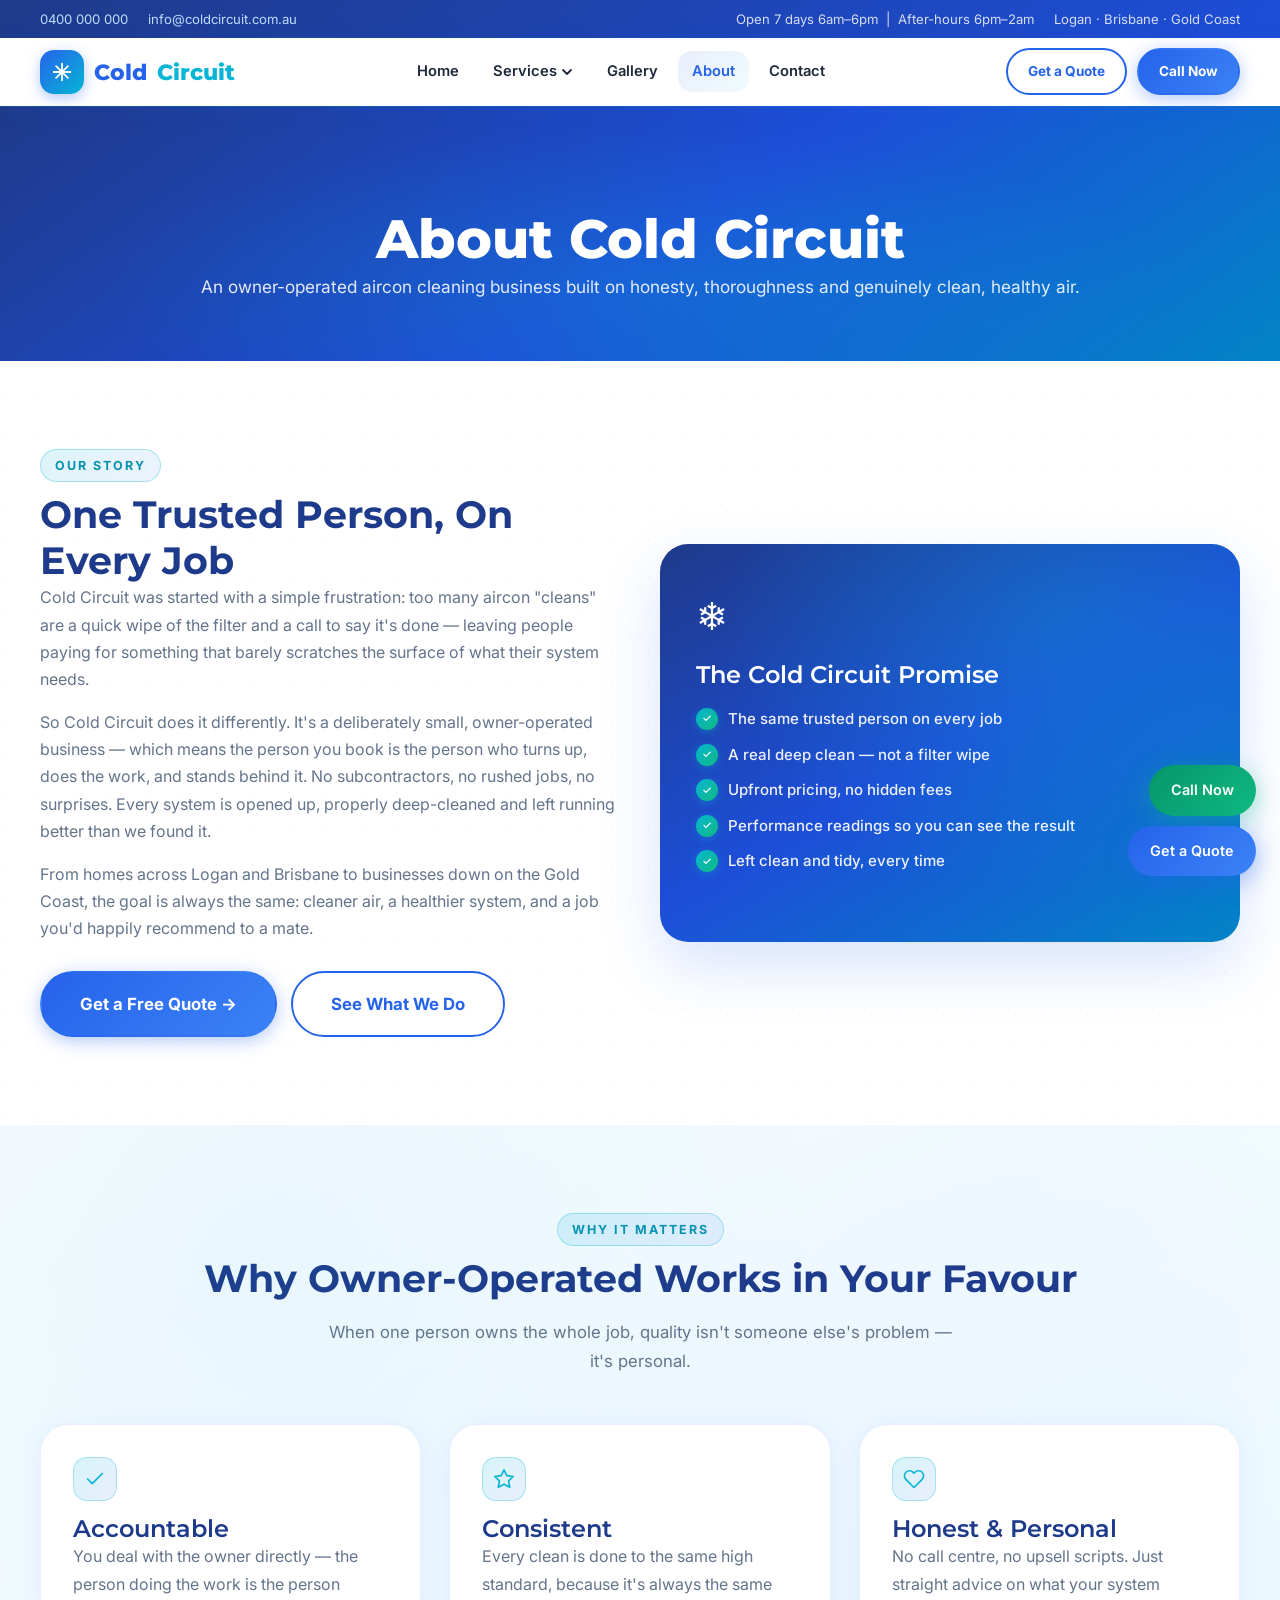
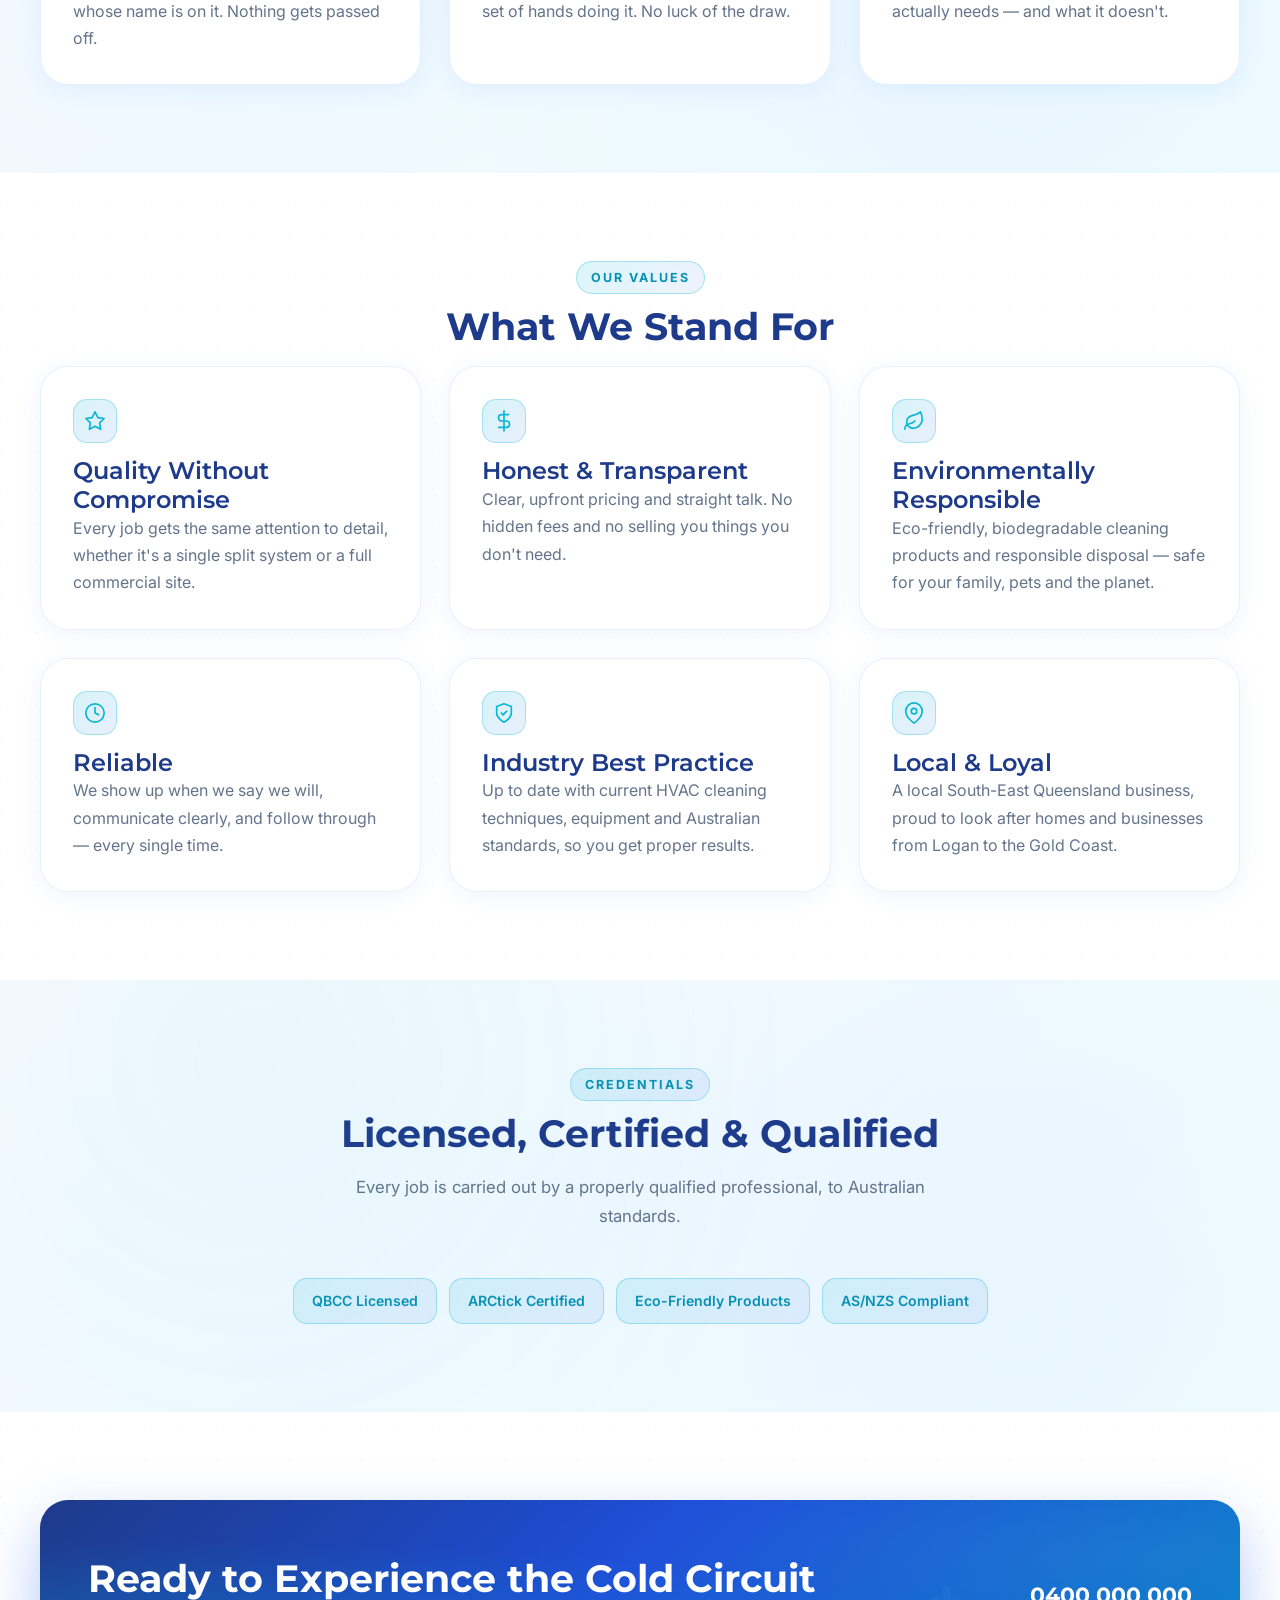
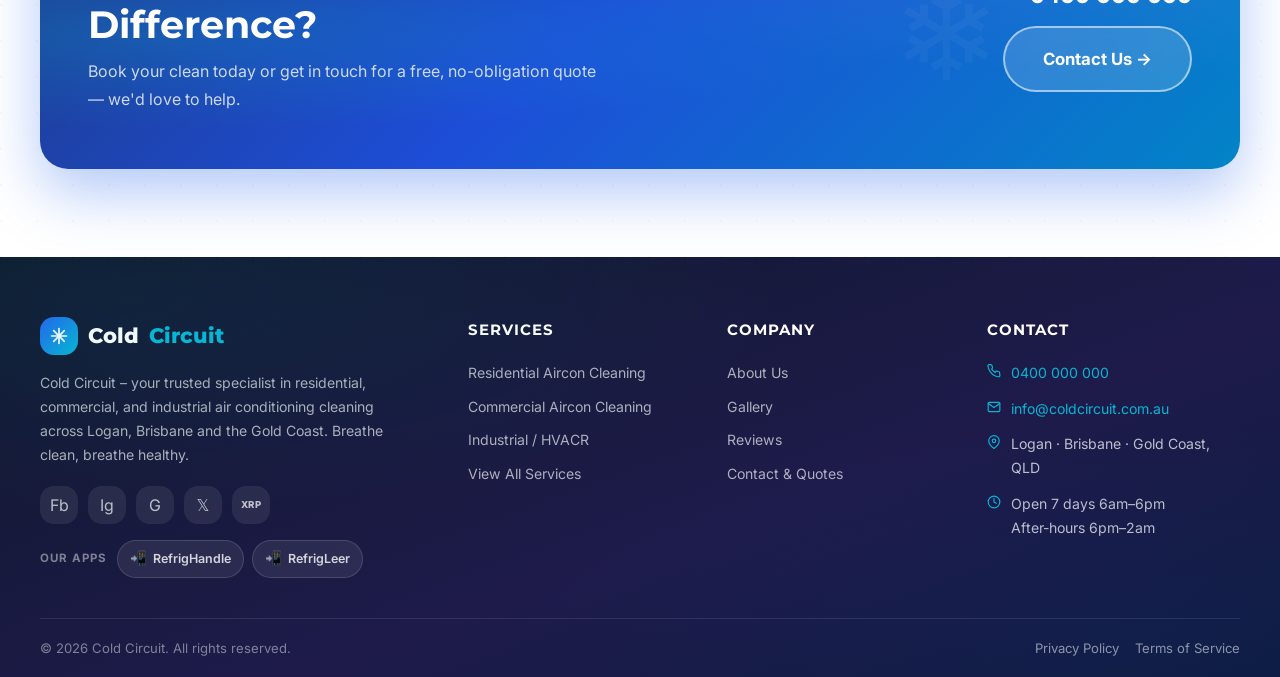
==== commit 8d83b491: "Content overhaul: service area, hours, honest stats, owner-operated About - Add real residential con" ====
--- a/about.html
+++ b/about.html
@@ -3,7 +3,7 @@
 <head>
   <meta charset="UTF-8">
   <meta name="viewport" content="width=device-width, initial-scale=1.0">
-  <meta name="description" content="About Cold Circuit. Our story, values and team. Brisbane's trusted aircon cleaning specialists.">
+  <meta name="description" content="About Cold Circuit – an owner-operated aircon cleaning business servicing Logan, Brisbane and the Gold Coast. Honest, thorough, one trusted person on every job.">
   <title>About Us | Cold Circuit</title>
   <link rel="preconnect" href="https://fonts.googleapis.com">
   <link rel="preconnect" href="https://fonts.gstatic.com" crossorigin>
@@ -23,7 +23,7 @@
       <span>About</span>
     </nav>
     <h1>About Cold Circuit</h1>
-    <p>Cold Circuit – built on expertise, honesty and a genuine commitment to clean, healthy air.</p>
+    <p>An owner-operated aircon cleaning business built on honesty, thoroughness and genuinely clean, healthy air.</p>
   </div>
 </section>
 
@@ -32,50 +32,63 @@
   <div class="container grid-2">
     <div>
       <div class="section-label">Our Story</div>
-      <h2>Brisbane's Trusted Aircon Cleaning Specialists</h2>
-      <p>Cold Circuit was founded by Luke with a simple mission: provide the kind of honest, thorough aircon cleaning service that he couldn't find anywhere else. After years working in the HVAC industry, Luke saw first-hand how many systems were being serviced with a quick surface clean and called "done" — leaving homeowners and businesses paying for something that barely scratched the surface of what their system needed.</p>
-      <p style="margin-top:16px;">Starting with just a van and a commitment to doing the job properly, Cold Circuit has grown to serve hundreds of residential and commercial customers across Brisbane and surrounding regions. Our reputation is built on doing what we say, showing up when we say, and leaving every system genuinely cleaner than we found it.</p>
-      <p style="margin-top:16px;">Today, Cold Circuit is the go-to name for aircon cleaning in Brisbane — trusted by homeowners, property managers, businesses and industrial operators who know that when Cold Circuit has been, the job has truly been done right.</p>
+      <h2>One Trusted Person, On Every Job</h2>
+      <p>Cold Circuit was started with a simple frustration: too many aircon "cleans" are a quick wipe of the filter and a call to say it's done — leaving people paying for something that barely scratches the surface of what their system needs.</p>
+      <p style="margin-top:16px;">So Cold Circuit does it differently. It's a deliberately small, owner-operated business — which means the person you book is the person who turns up, does the work, and stands behind it. No subcontractors, no rushed jobs, no surprises. Every system is opened up, properly deep-cleaned and left running better than we found it.</p>
+      <p style="margin-top:16px;">From homes across Logan and Brisbane to businesses down on the Gold Coast, the goal is always the same: cleaner air, a healthier system, and a job you'd happily recommend to a mate.</p>
+      <div class="btn-group" style="margin-top:28px;">
+        <a href="contact.html" class="btn btn-primary btn-lg">Get a Free Quote →</a>
+        <a href="services.html" class="btn btn-outline-primary btn-lg">See What We Do</a>
+      </div>
     </div>
     <div>
-      <!-- Replace with images/about-team.jpg -->
-      <div class="img-placeholder" style="height:400px;border-radius:16px;box-shadow:var(--shadow-lg);">
-        <span class="img-placeholder__icon">
-          <svg viewBox="0 0 24 24" fill="none" stroke="currentColor" stroke-width="1.2" stroke-linecap="round" stroke-linejoin="round" width="64" height="64" aria-hidden="true" style="opacity:0.45;"><path d="M20 21v-2a4 4 0 0 0-4-4H8a4 4 0 0 0-4 4v2"/><circle cx="12" cy="7" r="4"/></svg>
-        </span>
-        <span style="font-size:1rem;font-weight:700;">Luke – Founder, Cold Circuit</span>
-        <em style="font-size:0.75rem;">(Replace with images/about-team.jpg)</em>
+      <!-- Owner-operated promise card (no personal photo needed) -->
+      <div style="background:linear-gradient(150deg,#1e3a8a 0%,#1d4ed8 50%,#0284c7 100%);border-radius:var(--radius-lg);padding:40px 36px;color:white;position:relative;overflow:hidden;box-shadow:var(--shadow-lg);">
+        <div style="position:absolute;inset:0;background:radial-gradient(ellipse at 70% 20%,rgba(6,182,212,0.28) 0%,transparent 60%);pointer-events:none;"></div>
+        <div style="font-size:2.4rem;position:relative;">❄</div>
+        <h3 style="color:white;margin:12px 0 16px;position:relative;">The Cold Circuit Promise</h3>
+        <div class="service-feature-list" style="position:relative;">
+          <div class="service-feature" style="color:rgba(255,255,255,0.92);"><span class="service-feature-check">✓</span> The same trusted person on every job</div>
+          <div class="service-feature" style="color:rgba(255,255,255,0.92);"><span class="service-feature-check">✓</span> A real deep clean — not a filter wipe</div>
+          <div class="service-feature" style="color:rgba(255,255,255,0.92);"><span class="service-feature-check">✓</span> Upfront pricing, no hidden fees</div>
+          <div class="service-feature" style="color:rgba(255,255,255,0.92);"><span class="service-feature-check">✓</span> Performance readings so you can see the result</div>
+          <div class="service-feature" style="color:rgba(255,255,255,0.92);"><span class="service-feature-check">✓</span> Left clean and tidy, every time</div>
+        </div>
       </div>
     </div>
   </div>
 </section>
 
-<!-- STATS -->
-<section style="background:var(--clr-dark);padding:60px 0;">
+<!-- WHY OWNER-OPERATED -->
+<section class="section section--alt">
   <div class="container">
-    <div style="display:grid;grid-template-columns:repeat(4,1fr);gap:32px;text-align:center;">
-      <div>
-        <div style="font-size:2.8rem;font-weight:800;color:white;font-family:var(--font-head);"><span class="counter" data-target="500" data-suffix="+">0+</span></div>
-        <div style="color:rgba(255,255,255,0.72);font-size:0.9rem;margin-top:6px;">Happy Customers</div>
+    <div style="text-align:center;">
+      <div class="section-label">Why It Matters</div>
+      <h2 class="section-title">Why Owner-Operated Works in Your Favour</h2>
+      <p class="section-intro section-intro--center">When one person owns the whole job, quality isn't someone else's problem — it's personal.</p>
+    </div>
+    <div class="grid-3">
+      <div class="value-card reveal">
+        <span class="value-card__icon"><svg viewBox="0 0 24 24" fill="none" stroke="currentColor" stroke-width="1.8" stroke-linecap="round" stroke-linejoin="round" width="22" height="22" aria-hidden="true"><path d="M20 6 9 17l-5-5"/></svg></span>
+        <h3>Accountable</h3>
+        <p>You deal with the owner directly — the person doing the work is the person whose name is on it. Nothing gets passed off.</p>
       </div>
-      <div>
-        <div style="font-size:2.8rem;font-weight:800;color:white;font-family:var(--font-head);"><span class="counter" data-target="10" data-suffix="+">0+</span></div>
-        <div style="color:rgba(255,255,255,0.72);font-size:0.9rem;margin-top:6px;">Years Experience</div>
+      <div class="value-card reveal reveal-delay-1">
+        <span class="value-card__icon"><svg viewBox="0 0 24 24" fill="none" stroke="currentColor" stroke-width="1.8" stroke-linecap="round" stroke-linejoin="round" width="22" height="22" aria-hidden="true"><path d="M12 2 15.09 8.26 22 9.27 17 14.14 18.18 21.02 12 17.77 5.82 21.02 7 14.14 2 9.27 8.91 8.26 12 2z"/></svg></span>
+        <h3>Consistent</h3>
+        <p>Every clean is done to the same high standard, because it's always the same set of hands doing it. No luck of the draw.</p>
       </div>
-      <div>
-        <div style="font-size:2.8rem;font-weight:800;color:white;font-family:var(--font-head);"><span class="counter" data-target="1000" data-suffix="+">0+</span></div>
-        <div style="color:rgba(255,255,255,0.72);font-size:0.9rem;margin-top:6px;">Systems Cleaned</div>
-      </div>
-      <div>
-        <div style="font-size:2.8rem;font-weight:800;color:white;font-family:var(--font-head);">5.0 / 5</div>
-        <div style="color:rgba(255,255,255,0.72);font-size:0.9rem;margin-top:6px;">Google Rating</div>
+      <div class="value-card reveal reveal-delay-2">
+        <span class="value-card__icon"><svg viewBox="0 0 24 24" fill="none" stroke="currentColor" stroke-width="1.8" stroke-linecap="round" stroke-linejoin="round" width="22" height="22" aria-hidden="true"><path d="M20.84 4.61a5.5 5.5 0 0 0-7.78 0L12 5.67l-1.06-1.06a5.5 5.5 0 0 0-7.78 7.78l1.06 1.06L12 21.23l7.78-7.78 1.06-1.06a5.5 5.5 0 0 0 0-7.78z"/></svg></span>
+        <h3>Honest &amp; Personal</h3>
+        <p>No call centre, no upsell scripts. Just straight advice on what your system actually needs — and what it doesn't.</p>
       </div>
     </div>
   </div>
 </section>
 
 <!-- VALUES -->
-<section class="section section--alt">
+<section class="section">
   <div class="container">
     <div style="text-align:center;">
       <div class="section-label">Our Values</div>
@@ -85,96 +98,48 @@
       <div class="value-card reveal">
         <span class="value-card__icon"><svg viewBox="0 0 24 24" fill="none" stroke="currentColor" stroke-width="1.8" stroke-linecap="round" stroke-linejoin="round" width="22" height="22" aria-hidden="true"><path d="M12 2 15.09 8.26 22 9.27 17 14.14 18.18 21.02 12 17.77 5.82 21.02 7 14.14 2 9.27 8.91 8.26 12 2z"/></svg></span>
         <h3>Quality Without Compromise</h3>
-        <p>We never cut corners. Every job receives the same attention to detail whether it's a single split system or a 50-unit commercial site.</p>
+        <p>Every job gets the same attention to detail, whether it's a single split system or a full commercial site.</p>
       </div>
       <div class="value-card reveal reveal-delay-1">
-        <span class="value-card__icon"><svg viewBox="0 0 24 24" fill="none" stroke="currentColor" stroke-width="1.8" stroke-linecap="round" stroke-linejoin="round" width="22" height="22" aria-hidden="true"><path d="M20.84 4.61a5.5 5.5 0 0 0-7.78 0L12 5.67l-1.06-1.06a5.5 5.5 0 0 0-7.78 7.78l1.06 1.06L12 21.23l7.78-7.78 1.06-1.06a5.5 5.5 0 0 0 0-7.78z"/></svg></span>
+        <span class="value-card__icon"><svg viewBox="0 0 24 24" fill="none" stroke="currentColor" stroke-width="1.8" stroke-linecap="round" stroke-linejoin="round" width="22" height="22" aria-hidden="true"><line x1="12" y1="1" x2="12" y2="23"/><path d="M17 5H9.5a3.5 3.5 0 0 0 0 7h5a3.5 3.5 0 0 1 0 7H6"/></svg></span>
         <h3>Honest &amp; Transparent</h3>
-        <p>We tell you exactly what we're doing, why, and how much it costs. No hidden fees, no upselling things you don't need.</p>
+        <p>Clear, upfront pricing and straight talk. No hidden fees and no selling you things you don't need.</p>
       </div>
       <div class="value-card reveal reveal-delay-2">
         <span class="value-card__icon"><svg viewBox="0 0 24 24" fill="none" stroke="currentColor" stroke-width="1.8" stroke-linecap="round" stroke-linejoin="round" width="22" height="22" aria-hidden="true"><path d="M11 20A7 7 0 0 1 9.8 6.1C15.5 5 17 4.48 19 2c1 2 2 4.18 2 8 0 5.5-4.78 10-10 10z"/><path d="M2 21c0-3 1.85-5.36 5.08-6C9.5 14.52 12 13 13 12"/></svg></span>
         <h3>Environmentally Responsible</h3>
-        <p>We use eco-friendly, biodegradable cleaning products and responsible disposal practices to minimise our environmental impact.</p>
+        <p>Eco-friendly, biodegradable cleaning products and responsible disposal — safe for your family, pets and the planet.</p>
       </div>
       <div class="value-card reveal">
         <span class="value-card__icon"><svg viewBox="0 0 24 24" fill="none" stroke="currentColor" stroke-width="1.8" stroke-linecap="round" stroke-linejoin="round" width="22" height="22" aria-hidden="true"><circle cx="12" cy="12" r="10"/><polyline points="12 6 12 12 16 14"/></svg></span>
-        <h3>Reliability You Can Count On</h3>
-        <p>We show up when we say we will. We communicate proactively and follow through on every commitment, every time.</p>
+        <h3>Reliable</h3>
+        <p>We show up when we say we will, communicate clearly, and follow through — every single time.</p>
       </div>
       <div class="value-card reveal reveal-delay-1">
         <span class="value-card__icon"><svg viewBox="0 0 24 24" fill="none" stroke="currentColor" stroke-width="1.8" stroke-linecap="round" stroke-linejoin="round" width="22" height="22" aria-hidden="true"><path d="M12 22s8-4 8-10V5l-8-3-8 3v7c0 6 8 10 8 10z"/><path d="m9 12 2 2 4-4"/></svg></span>
         <h3>Industry Best Practice</h3>
-        <p>Our team stays current with the latest HVAC cleaning techniques, equipment and Australian standards so you get best-in-class service.</p>
+        <p>Up to date with current HVAC cleaning techniques, equipment and Australian standards, so you get proper results.</p>
       </div>
       <div class="value-card reveal reveal-delay-2">
-        <span class="value-card__icon"><svg viewBox="0 0 24 24" fill="none" stroke="currentColor" stroke-width="1.8" stroke-linecap="round" stroke-linejoin="round" width="22" height="22" aria-hidden="true"><path d="M17 21v-2a4 4 0 0 0-4-4H5a4 4 0 0 0-4 4v2"/><circle cx="9" cy="7" r="4"/><path d="M23 21v-2a4 4 0 0 0-3-3.87"/><path d="M16 3.13a4 4 0 0 1 0 7.75"/></svg></span>
-        <h3>Community First</h3>
-        <p>We're proud to be a local Brisbane business. Supporting our community — and the families and businesses in it — drives everything we do.</p>
+        <span class="value-card__icon"><svg viewBox="0 0 24 24" fill="none" stroke="currentColor" stroke-width="1.8" stroke-linecap="round" stroke-linejoin="round" width="22" height="22" aria-hidden="true"><path d="M21 10c0 7-9 13-9 13s-9-6-9-13a9 9 0 0 1 18 0z"/><circle cx="12" cy="10" r="3"/></svg></span>
+        <h3>Local &amp; Loyal</h3>
+        <p>A local South-East Queensland business, proud to look after homes and businesses from Logan to the Gold Coast.</p>
       </div>
     </div>
   </div>
 </section>
 
-<!-- TEAM -->
-<section class="section">
-  <div class="container">
-    <div style="text-align:center;">
-      <div class="section-label">Meet the Team</div>
-      <h2 class="section-title">The People Behind Cold Circuit</h2>
-      <p class="section-intro section-intro--center">Every technician on our team is trained, licensed and passionate about delivering exceptional results.</p>
-    </div>
-    <div class="grid-3">
-      <div class="team-card reveal">
-        <div class="team-card__img">
-          <!-- Replace with images/luke.jpg -->
-          <span style="font-family:var(--font-head);font-size:2.5rem;font-weight:700;color:white;letter-spacing:-1px;">LK</span>
-        </div>
-        <div class="team-card__body">
-          <div class="team-card__name">Luke</div>
-          <div class="team-card__role">Founder &amp; Lead Technician</div>
-          <p class="team-card__bio">10+ years in HVAC. Passionate about clean air and honest service. QBCC licensed and fully insured.</p>
-        </div>
-      </div>
-      <div class="team-card reveal reveal-delay-1">
-        <div class="team-card__img">
-          <!-- Replace with images/tech2.jpg -->
-          <span style="font-family:var(--font-head);font-size:2.5rem;font-weight:700;color:white;letter-spacing:-1px;">ST</span>
-        </div>
-        <div class="team-card__body">
-          <div class="team-card__name">Senior Technician</div>
-          <div class="team-card__role">Commercial Specialist</div>
-          <p class="team-card__bio">Specialist in commercial and multi-unit installations. Detail-focused with a meticulous approach to every clean.</p>
-        </div>
-      </div>
-      <div class="team-card reveal reveal-delay-2">
-        <div class="team-card__img">
-          <!-- Replace with images/tech3.jpg -->
-          <span style="font-family:var(--font-head);font-size:2.5rem;font-weight:700;color:white;letter-spacing:-1px;">IT</span>
-        </div>
-        <div class="team-card__body">
-          <div class="team-card__name">Industrial Technician</div>
-          <div class="team-card__role">HVACR &amp; Refrigeration</div>
-          <p class="team-card__bio">Industrial HVACR expert with hands-on experience across manufacturing, cold storage and large commercial plant.</p>
-        </div>
-      </div>
-    </div>
-  </div>
-</section>
-
-<!-- CERTIFICATIONS -->
+<!-- CREDENTIALS -->
 <section class="section section--alt">
   <div class="container" style="text-align:center;">
     <div class="section-label">Credentials</div>
-    <h2 class="section-title">Licensed, Certified &amp; Insured</h2>
-    <p class="section-intro section-intro--center">You can trust that every job is carried out by properly qualified professionals.</p>
+    <h2 class="section-title">Licensed, Certified &amp; Qualified</h2>
+    <p class="section-intro section-intro--center">Every job is carried out by a properly qualified professional, to Australian standards.</p>
     <div style="display:flex;flex-wrap:wrap;gap:12px;justify-content:center;margin-top:8px;">
       <span class="cert-badge">QBCC Licensed</span>
-      <span class="cert-badge">Public Liability Insured</span>
       <span class="cert-badge">ARCtick Certified</span>
       <span class="cert-badge">Eco-Friendly Products</span>
       <span class="cert-badge">AS/NZS Compliant</span>
-      <span class="cert-badge">Police Checked</span>
     </div>
   </div>
 </section>
@@ -185,7 +150,7 @@
     <div class="cta-banner">
       <div>
         <h2>Ready to Experience the Cold Circuit Difference?</h2>
-        <p>Join hundreds of satisfied customers across Brisbane. Book your clean today or get in touch — we'd love to help.</p>
+        <p>Book your clean today or get in touch for a free, no-obligation quote — we'd love to help.</p>
       </div>
       <div class="cta-banner__actions">
         <a href="tel:+61400000000" class="phone-link">0400 000 000</a>
--- a/css/style.css
+++ b/css/style.css
@@ -1743,3 +1743,19 @@
 @media (max-width: 768px) {
   .pay-grid { grid-template-columns: 1fr; }
 }
+
+/* ----- Footer apps + text social chips ----- */
+.footer__social--txt { font-size: 0.6rem; font-weight: 800; letter-spacing: 0.3px; }
+.footer__apps { display: flex; align-items: center; flex-wrap: wrap; gap: 8px; margin-top: 16px; }
+.footer__apps-label {
+  font-size: 0.72rem; text-transform: uppercase; letter-spacing: 1px;
+  color: rgba(255,255,255,0.45); font-weight: 700; margin-right: 2px;
+}
+.footer__app {
+  display: inline-flex; align-items: center; gap: 6px;
+  font-size: 0.78rem; font-weight: 600; color: rgba(255,255,255,0.8);
+  background: rgba(255,255,255,0.08); border: 1px solid rgba(255,255,255,0.14);
+  padding: 6px 12px; border-radius: 50px; transition: var(--transition); text-decoration: none;
+}
+.footer__app::before { content: '📲'; font-size: 0.85rem; }
+.footer__app:hover { background: linear-gradient(135deg, var(--clr-accent), var(--clr-primary)); color: #fff; border-color: transparent; }
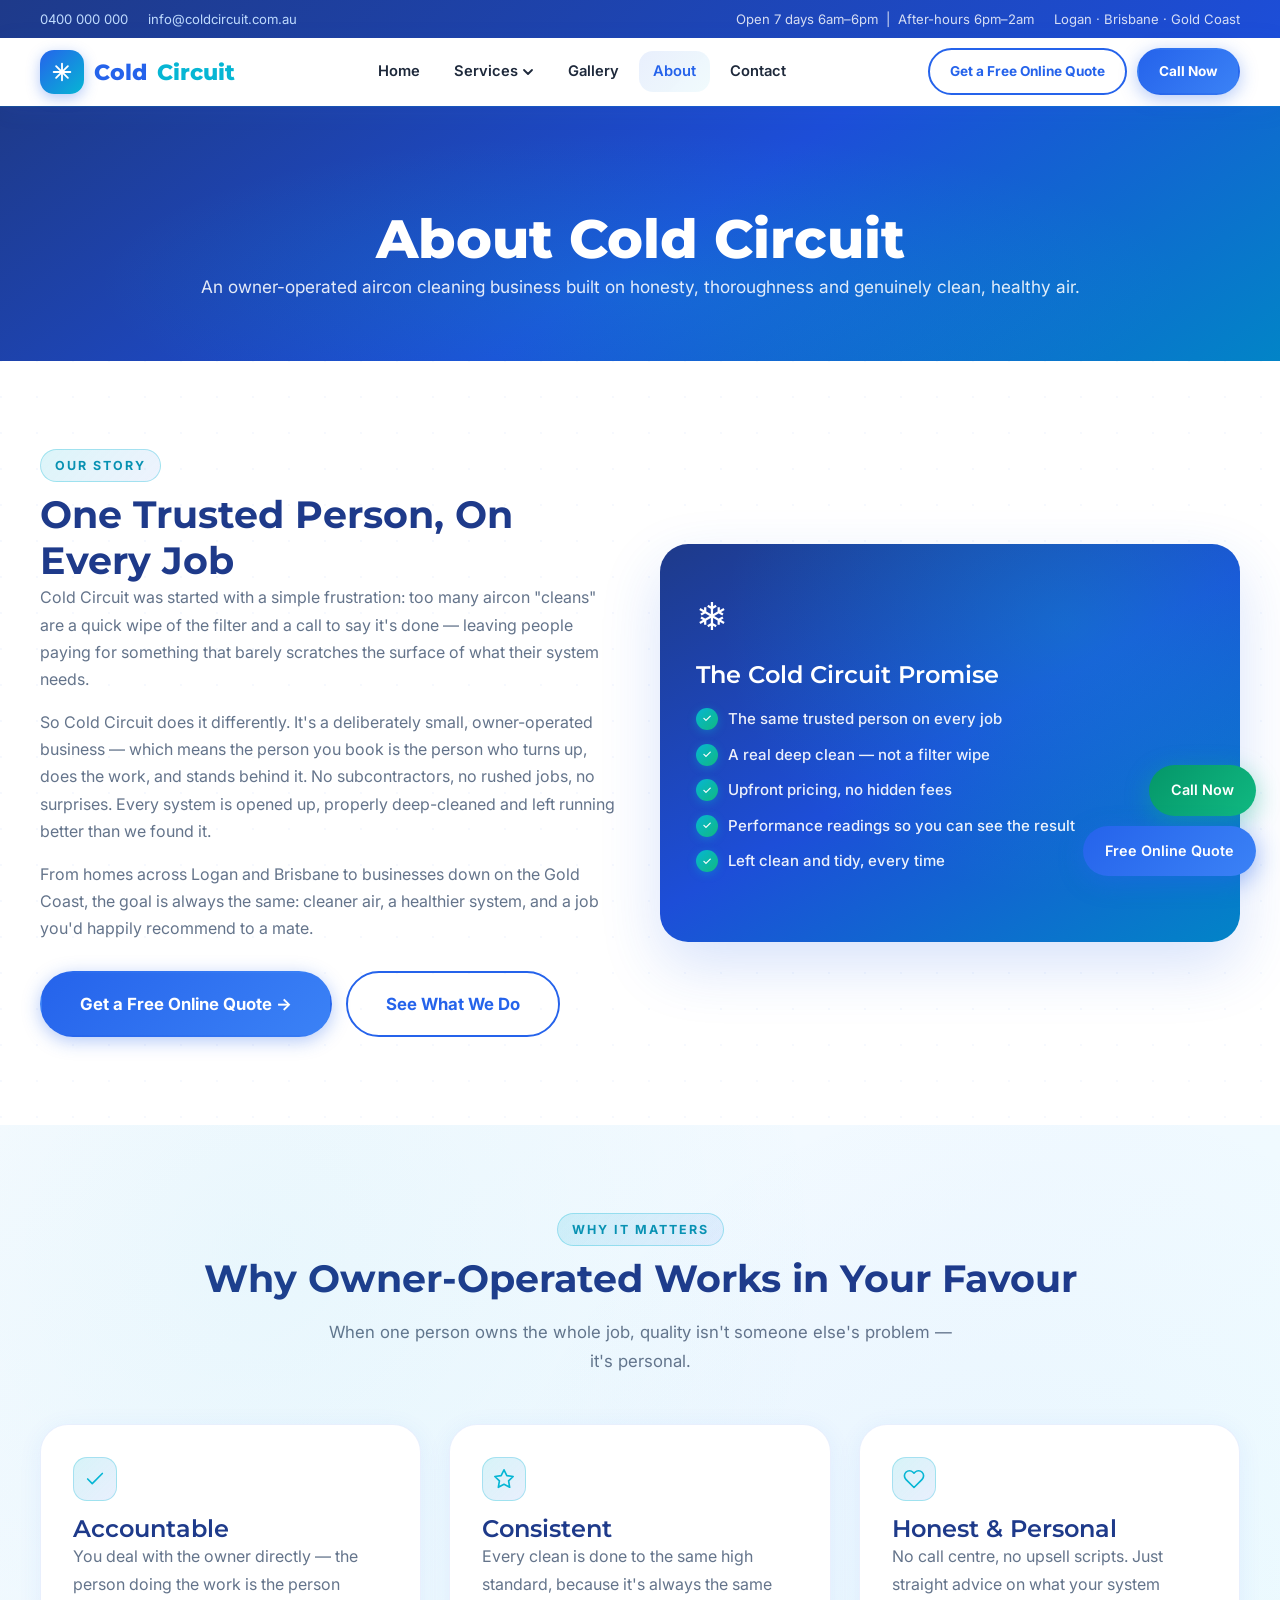
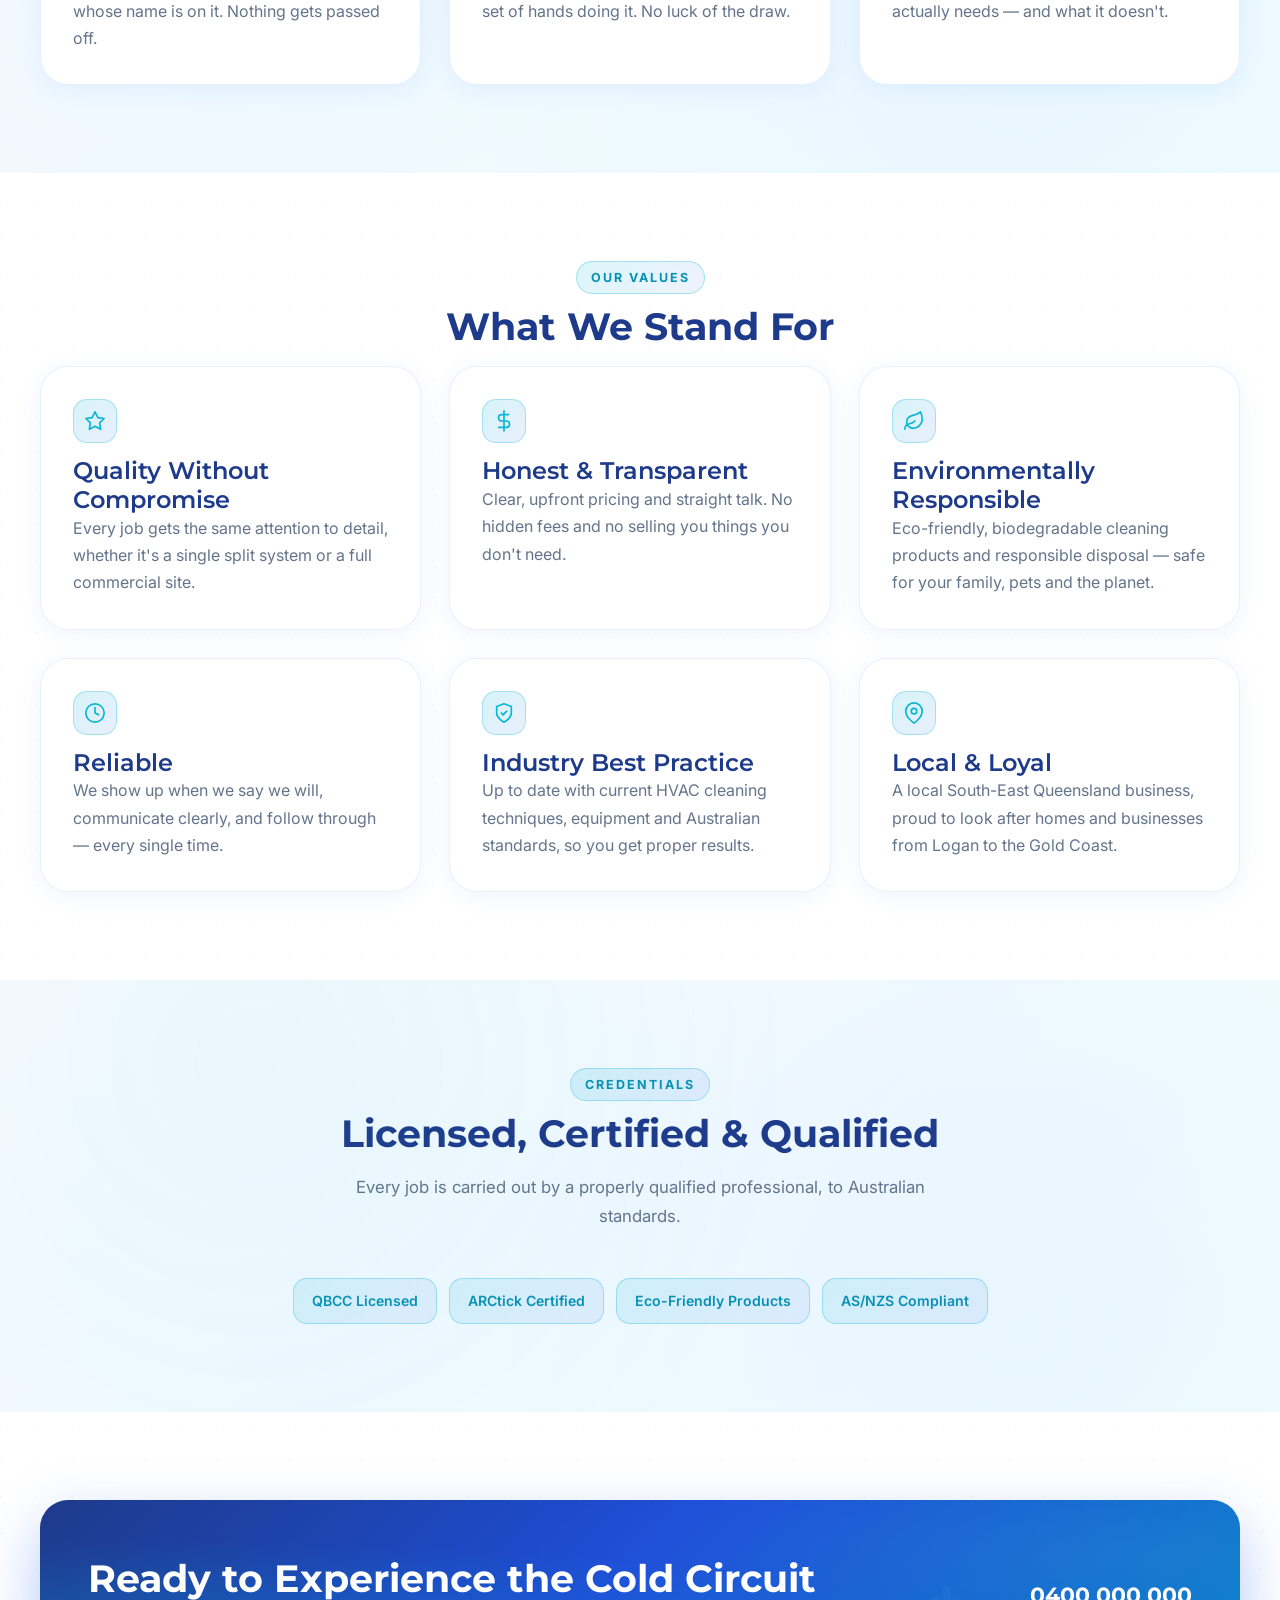
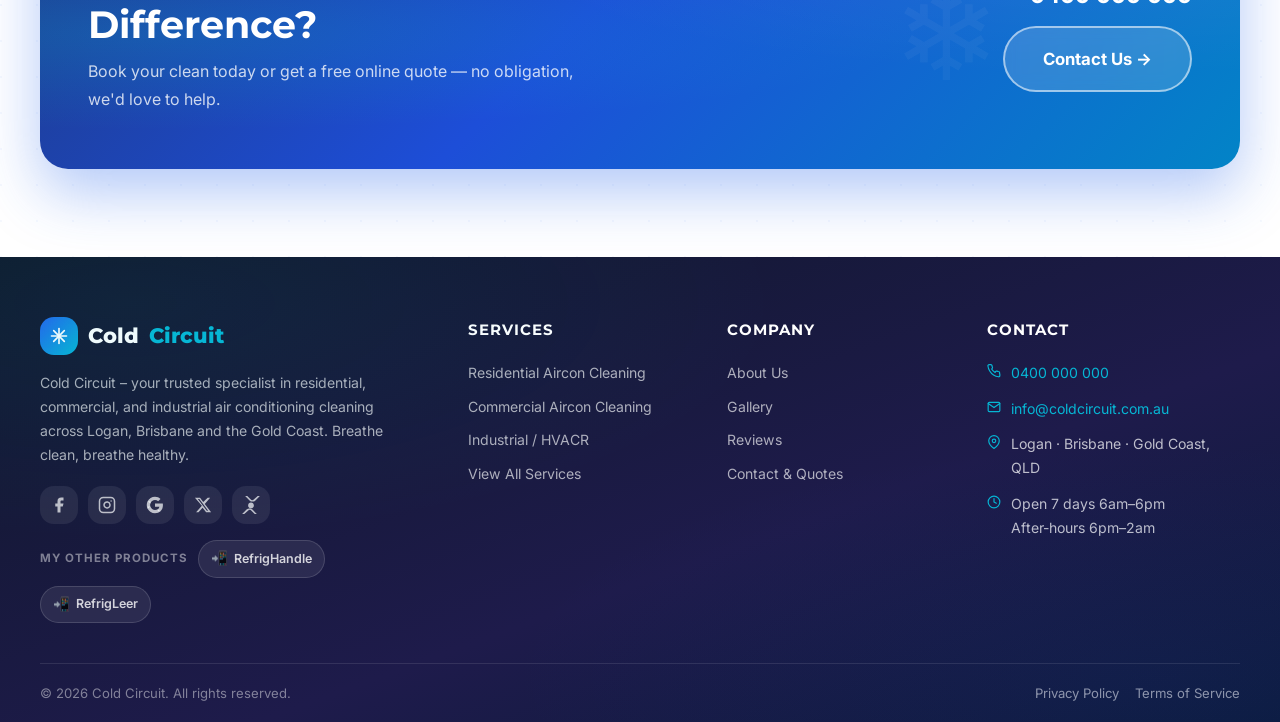
==== commit dec5d0be: "Improve website: did you know, reviews, quotes, footer social icons, other products" ====
--- a/about.html
+++ b/about.html
@@ -37,7 +37,7 @@
       <p style="margin-top:16px;">So Cold Circuit does it differently. It's a deliberately small, owner-operated business — which means the person you book is the person who turns up, does the work, and stands behind it. No subcontractors, no rushed jobs, no surprises. Every system is opened up, properly deep-cleaned and left running better than we found it.</p>
       <p style="margin-top:16px;">From homes across Logan and Brisbane to businesses down on the Gold Coast, the goal is always the same: cleaner air, a healthier system, and a job you'd happily recommend to a mate.</p>
       <div class="btn-group" style="margin-top:28px;">
-        <a href="contact.html" class="btn btn-primary btn-lg">Get a Free Quote →</a>
+        <a href="contact.html" class="btn btn-primary btn-lg">Get a Free Online Quote →</a>
         <a href="services.html" class="btn btn-outline-primary btn-lg">See What We Do</a>
       </div>
     </div>
@@ -150,7 +150,7 @@
     <div class="cta-banner">
       <div>
         <h2>Ready to Experience the Cold Circuit Difference?</h2>
-        <p>Book your clean today or get in touch for a free, no-obligation quote — we'd love to help.</p>
+        <p>Book your clean today or get a free online quote — no obligation, we'd love to help.</p>
       </div>
       <div class="cta-banner__actions">
         <a href="tel:+61400000000" class="phone-link">0400 000 000</a>
